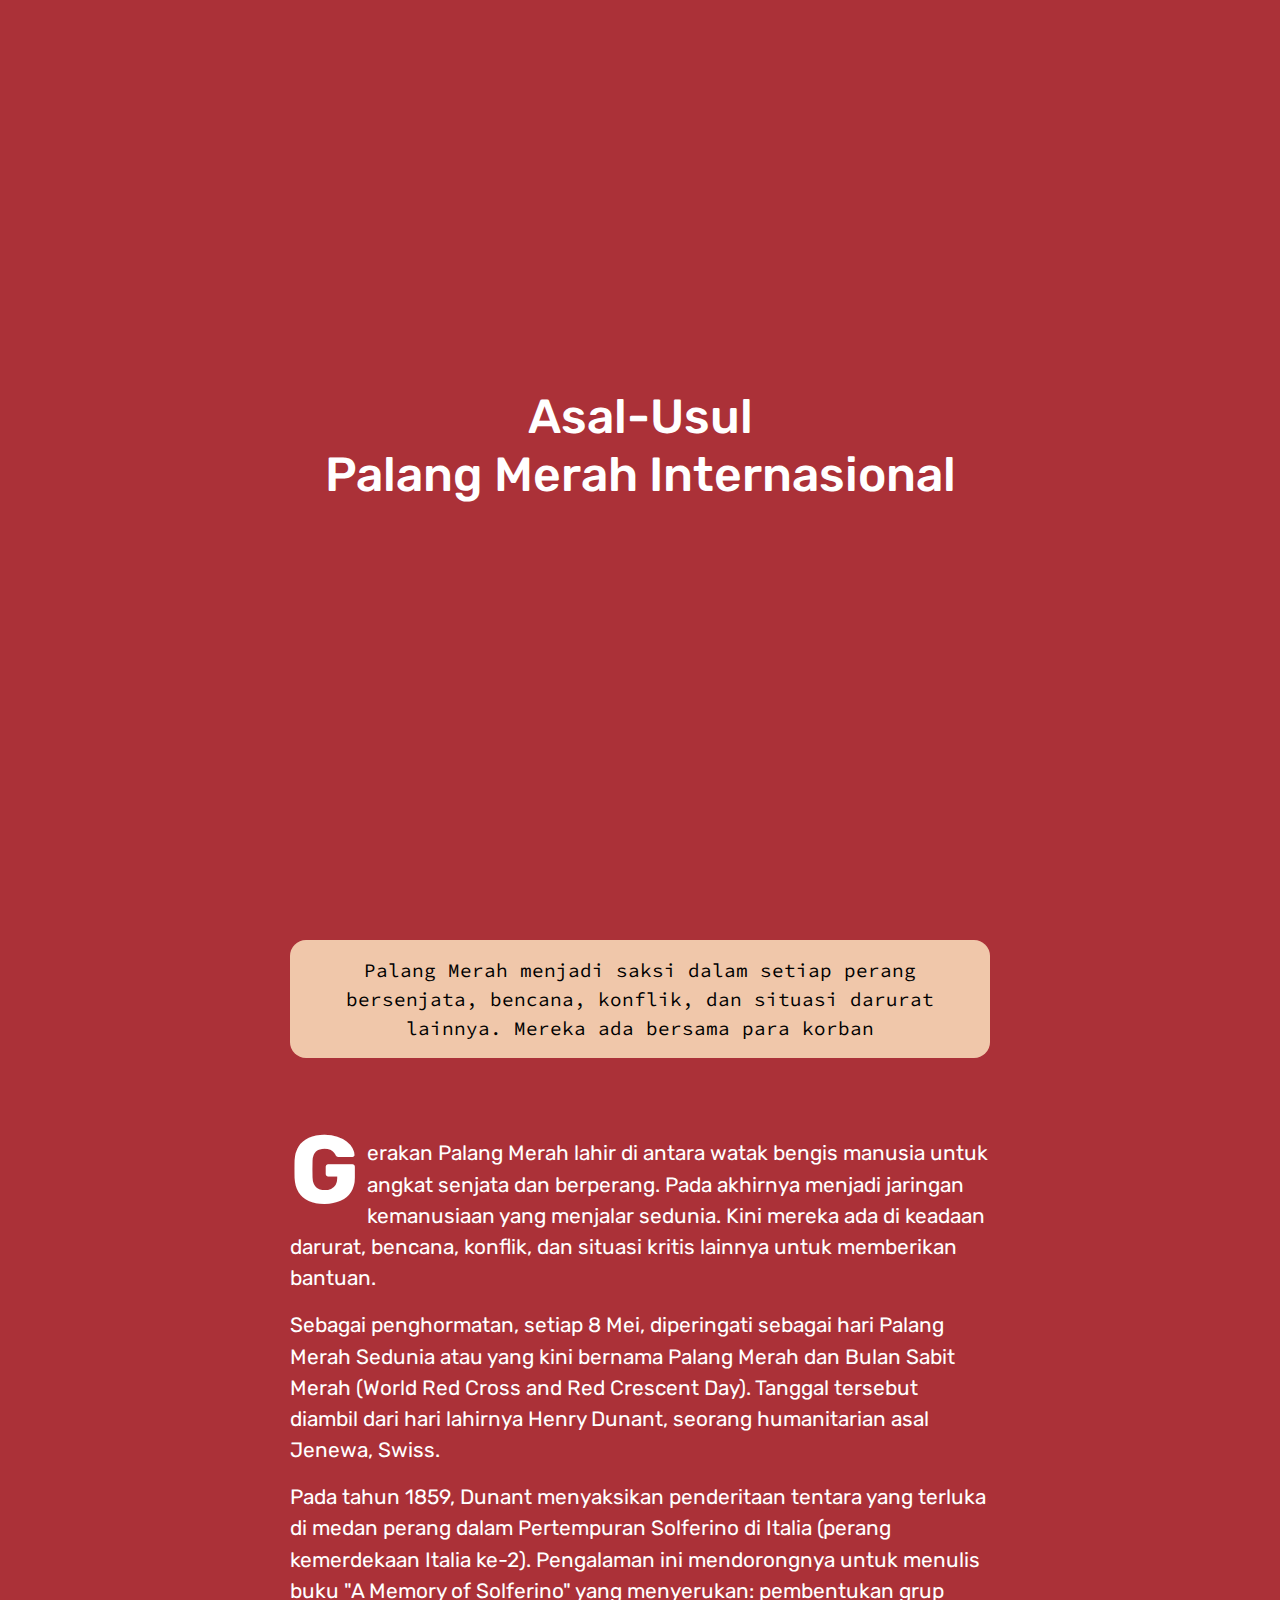
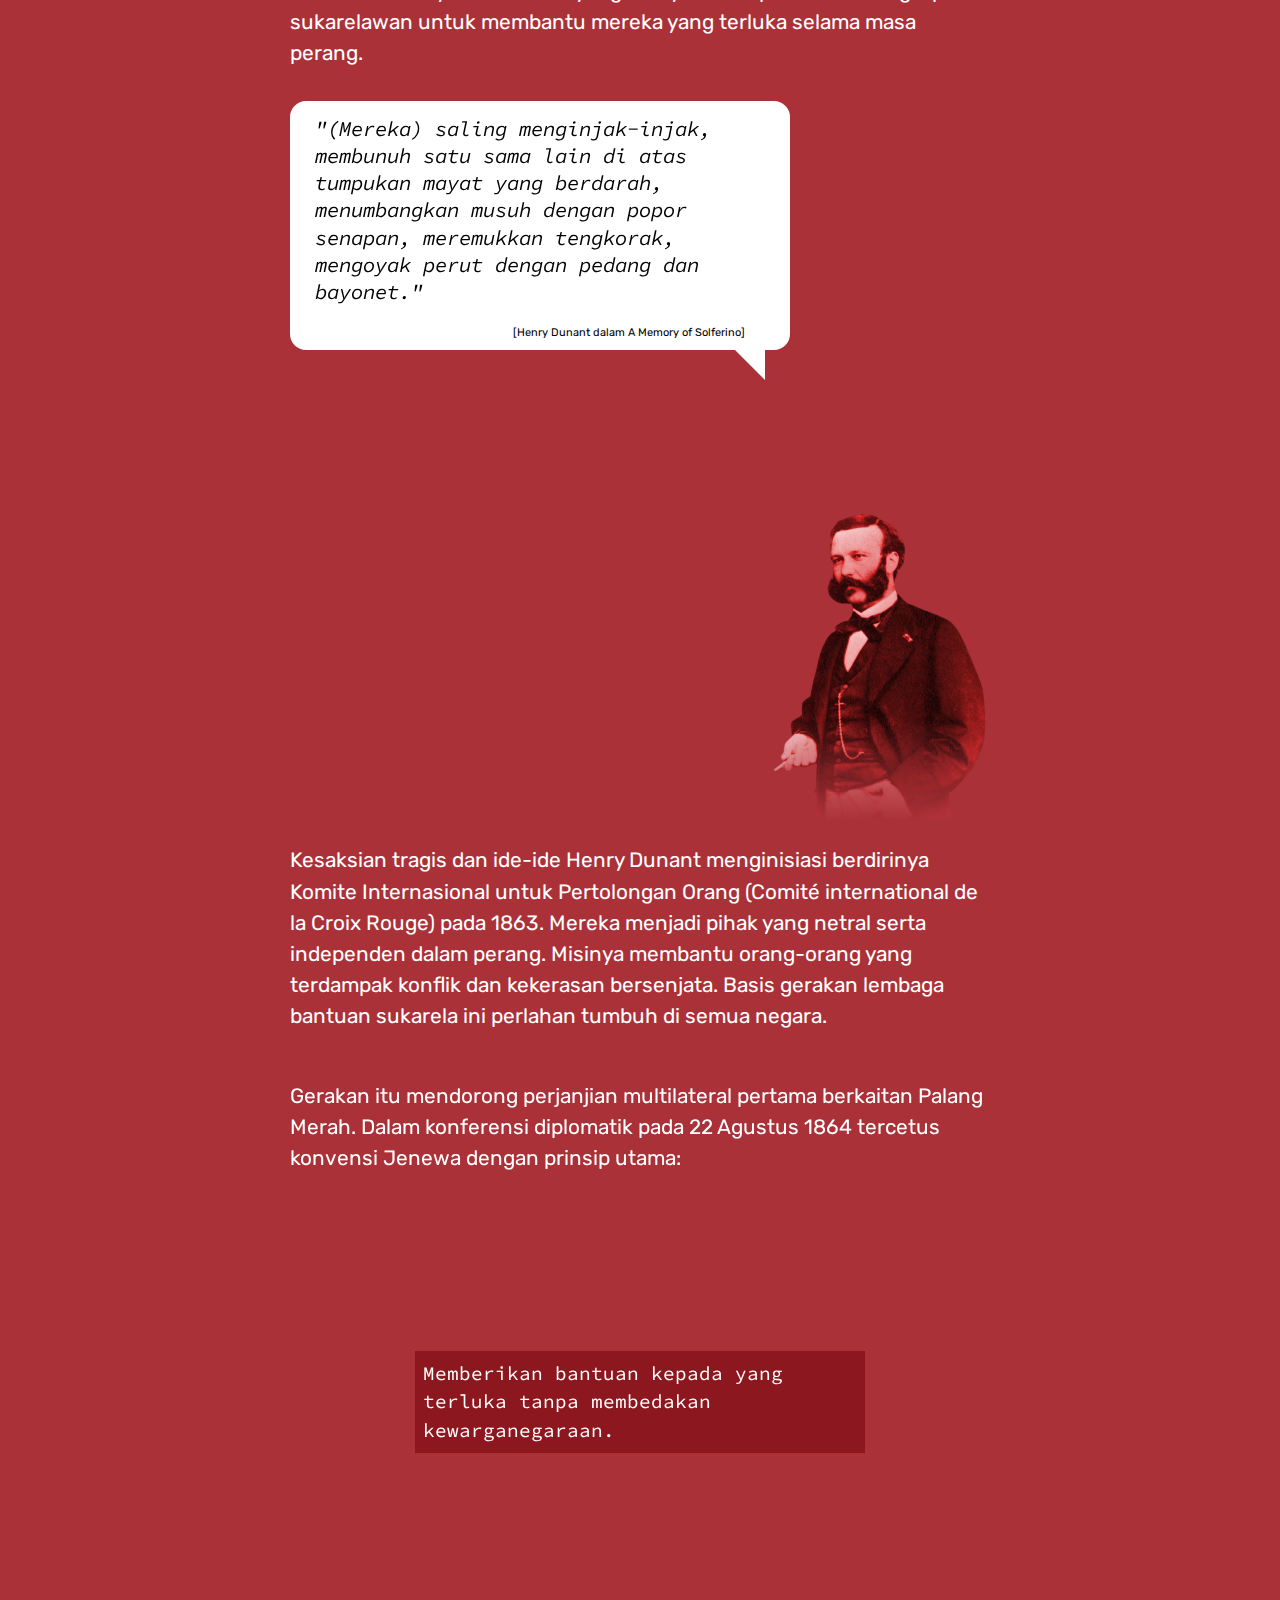
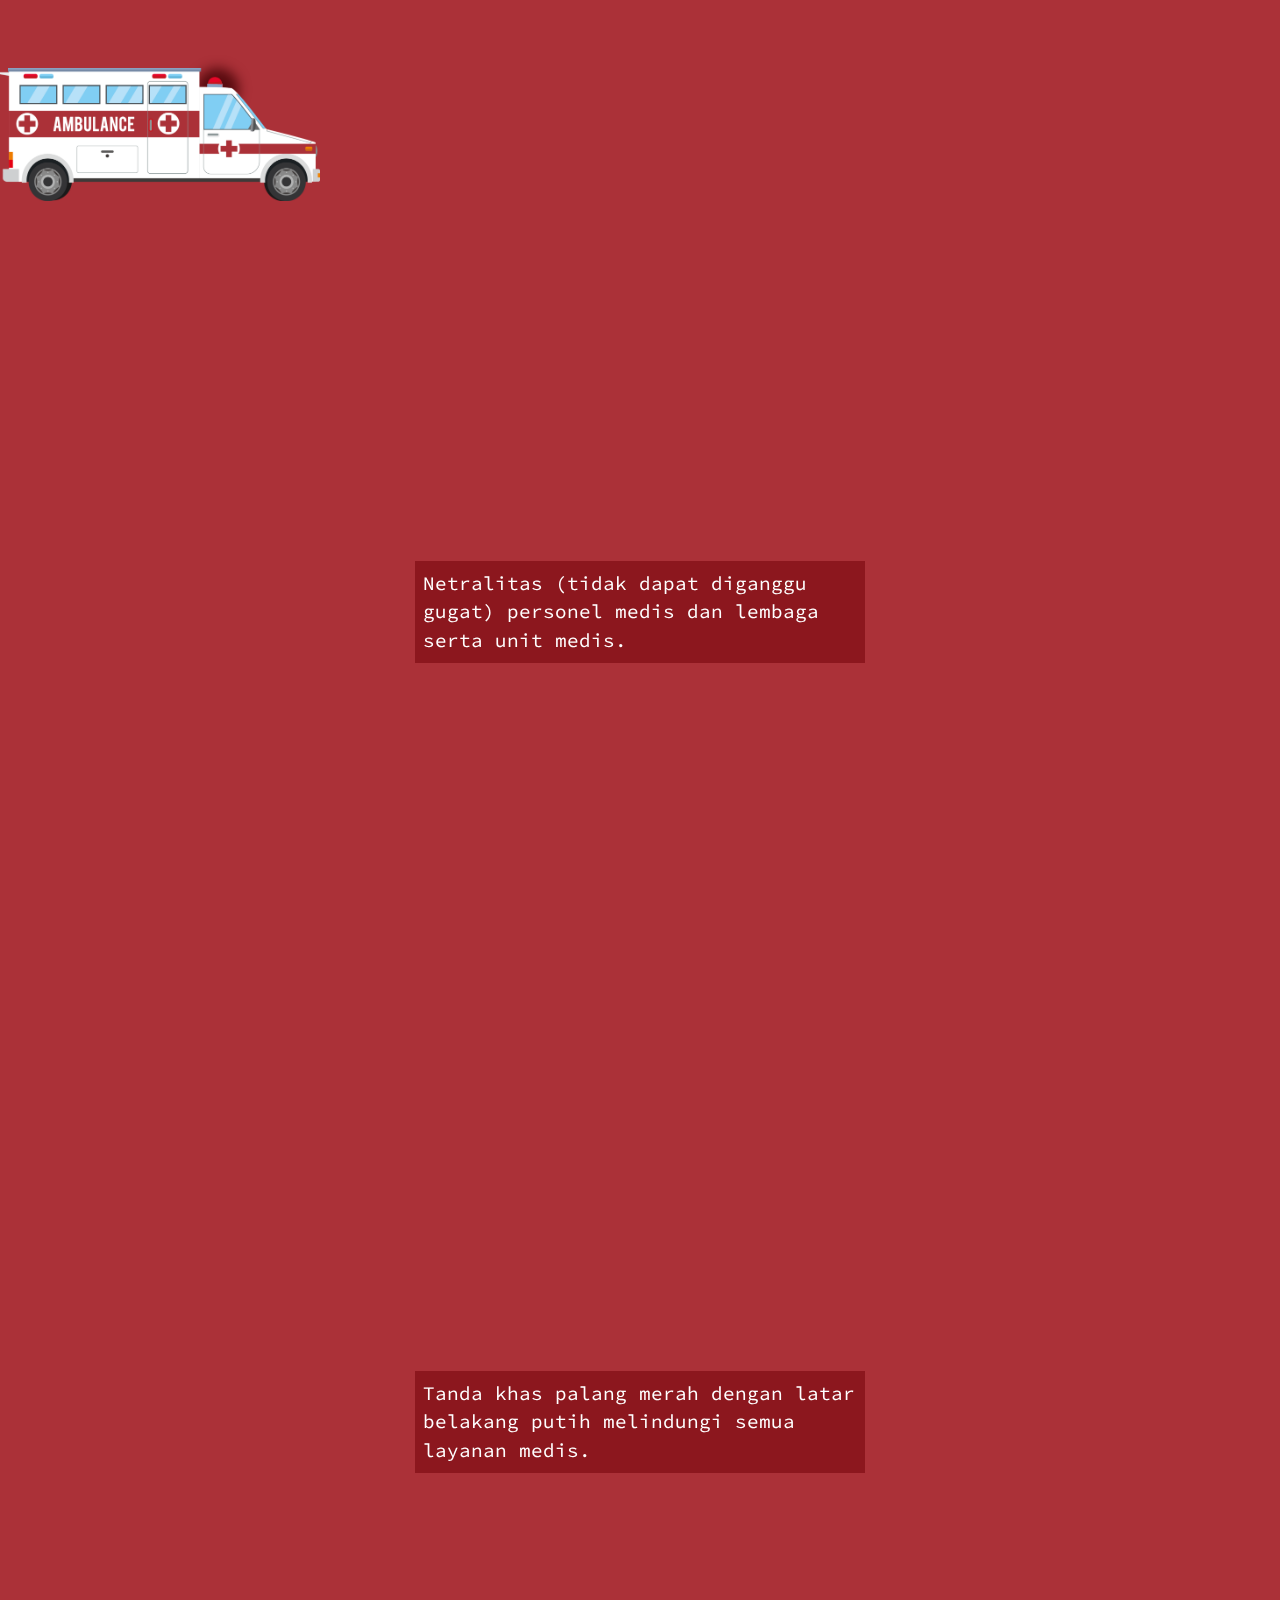
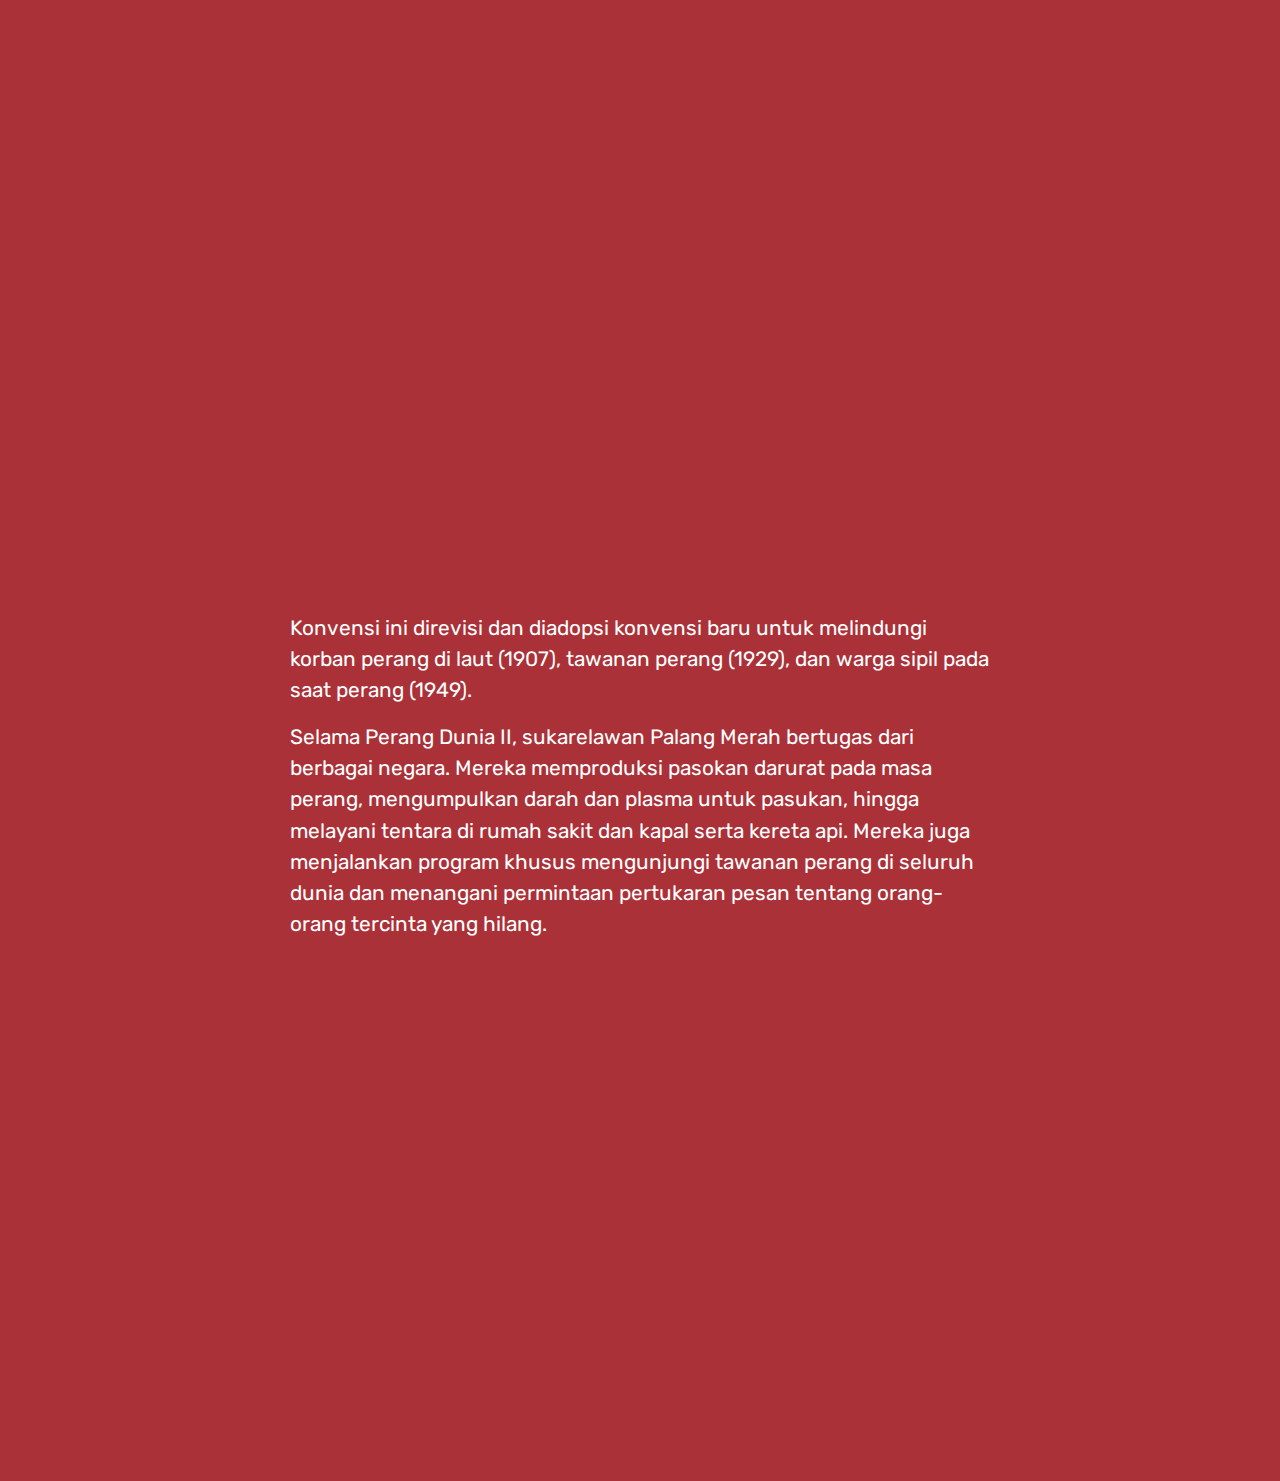
==== index.html @ e4880eda "ded" ====
<!DOCTYPE html>
<html lang="en">
    <head>
        <meta charset="UTF-8">
        <meta name="viewport" content="width=device-width, initial-scale=1.0">
        <title>Palang Merah Internasional</title>
        <link rel="stylesheet" href="sass/bootstrap.min.css">
        <link rel="stylesheet" href="sass/slick-theme.css">
        <link rel="stylesheet" href="sass/slick.css">
        <link rel="stylesheet" href="sass/font-awesome.css">
        <link rel="stylesheet" href="sass/style.css">
    </head>
    <body>
        <main>
            <section class="banner">
                <div class="title">
                    <h2>
                        Asal-Usul
                        <br>
                        Palang Merah Internasional
                    </h2>
                </div>
            </section>
            <section class="pembukaan">
                <div class="wrap-detikx">
                    <div class="hello">
                        <div class="content">
                            <p>Palang Merah menjadi saksi dalam setiap perang bersenjata, bencana, konflik, dan situasi darurat lainnya. Mereka ada bersama para korban</p>
                        </div>
                    </div>
                </div>
            </section>
            <section class="data">
                <div class="wrap-detikx">
                    <p class="firstletter">Gerakan Palang Merah lahir di antara watak bengis manusia untuk angkat senjata dan berperang. Pada akhirnya menjadi jaringan kemanusiaan yang menjalar sedunia. Kini mereka ada di keadaan darurat, bencana, konflik, dan situasi kritis lainnya untuk memberikan bantuan.</p>
                    <p>Sebagai penghormatan, setiap 8 Mei, diperingati sebagai hari Palang Merah Sedunia atau yang kini bernama Palang Merah dan Bulan Sabit Merah (World Red Cross and Red Crescent Day). Tanggal tersebut diambil dari hari lahirnya Henry Dunant, seorang humanitarian asal Jenewa, Swiss.</p>
                    <p>Pada tahun 1859, Dunant menyaksikan penderitaan tentara yang terluka di medan perang dalam Pertempuran Solferino di Italia (perang kemerdekaan Italia ke-2). Pengalaman ini mendorongnya untuk menulis buku "A Memory of Solferino" yang menyerukan: pembentukan grup sukarelawan untuk membantu mereka yang terluka selama masa perang.</p>
                    <div class="quotationx">
                        <div class="img">
                            <img src="img/henry-dunant2.png" alt="">
                        </div>
                        <div class="l-quote quote">
                            <blockquote>
                                <div class="autoplay">
                                    <p>
                                        "(Mereka) saling menginjak-injak, membunuh satu sama lain di atas tumpukan mayat yang berdarah, menumbangkan musuh dengan popor senapan, meremukkan tengkorak, mengoyak perut dengan pedang dan bayonet."
                                    </p>
                                    <p>
                                        "Tidak ada seperempat yang diberikan; itu adalah penjagalan belaka; pertarungan antara binatang buas, yang gila karena darah dan amarah."
                                    </p>
                                    <p>
                                        "Bahkan yang terluka pun berjuang sampai nafas terakhir. Ketika mereka tidak punya senjata lagi, mereka mencengkeram leher musuhnya dan mencabik-cabiknya
                                        dengan giginya."
                                    </p>
                                </div>
                            </blockquote>
                            <div class="countings" hidden>
                                <span class="now">1</span>
                                <span>/</span>
                                <span class="totalx">3</span>
                            </div>
                            <div class="namanya">[Henry Dunant dalam A Memory of Solferino]</div>
                        </div>
                    </div>
                    <br>
                    <p>Kesaksian tragis dan ide-ide Henry Dunant menginisiasi berdirinya Komite Internasional untuk Pertolongan Orang (Comité international de la Croix Rouge) pada 1863. Mereka menjadi pihak yang netral serta independen dalam perang. Misinya membantu orang-orang yang terdampak konflik dan kekerasan bersenjata. Basis gerakan lembaga bantuan sukarela ini perlahan tumbuh di semua negara.</p>
                </div>
            </section>
            <section class="ambulancex">
                <div class="sticky-mode">
                    <div class="img-sticky">
                        <img src="img/ambulance.png" alt="">
                    </div>
                </div>
                <div class="wrap-detikx">
                    <div class="animasi-start-sticky">
                        <div class="h-50vh">
                            <p>
                                Gerakan itu mendorong perjanjian multilateral pertama berkaitan Palang Merah. Dalam konferensi diplomatik pada 22 Agustus 1864 tercetus konvensi Jenewa dengan prinsip utama:
                            </p>
                        </div>
                        <div class="h-100vh">
                            <div class="contents">
                                <p>Memberikan bantuan kepada yang terluka tanpa membedakan kewarganegaraan.</p>
                            </div>
                        </div>
                        <div class="h-100vh">
                            <div class="contents">
                                <p>Netralitas (tidak dapat diganggu gugat) personel medis dan lembaga serta unit medis.</p>
                            </div>
                        </div>
                        <div class="h-100vh">
                            <div class="contents">
                                <p>Tanda khas palang merah dengan latar belakang putih melindungi semua layanan medis.</p>
                            </div>
                        </div>
                    </div>
                    <!-- <div class="alls">
                        <div class="ambulance">
                            <div class="contents">
                                <p>Memberikan bantuan kepada yang terluka tanpa membedakan kewarganegaraan.</p>
                            </div>
                            <div class="img">
                                <img src="img/ambulance.png" alt="">
                            </div>
                        </div>
                    </div> -->
                </div>
            </section>
            <section class="data">
                <div class="wrap-detikx">
                    <p>Konvensi ini direvisi dan diadopsi konvensi baru untuk melindungi korban perang di laut (1907), tawanan perang (1929), dan warga sipil pada saat perang (1949).</p>
                    <p>Selama Perang Dunia II, sukarelawan Palang Merah bertugas dari berbagai negara. Mereka memproduksi pasokan darurat pada masa perang, mengumpulkan darah dan plasma untuk pasukan, hingga melayani tentara di rumah sakit dan kapal serta kereta api. Mereka juga menjalankan program khusus mengunjungi tawanan perang di seluruh dunia dan menangani permintaan pertukaran pesan tentang orang-orang tercinta yang hilang.</p>
                </div>
            </section>
        </main>
        <script src="js/jquery-3.5.1.min.js"></script>
        <script src="js/bootstrap.min.js"></script>
        <script src="js/slick.min.js"></script>
        <script src="js/app.js"></script>
    </body>
</html>
---- sass/style.css ----
﻿@import"https://fonts.googleapis.com/css2?family=Roboto:wght@400;900&family=Ubuntu&family=Rubik&family=Paytone+One&family=Source+Code+Pro:wght@400;900&family=Roboto+Slab&family=Mulish&display=swap";.preload{font-family:"Roboto Slab";color:#333;border-bottom:1px dashed #bbb;text-align:center}@media screen and (max-width: 768px){.preload{text-align:left}}.preload p{font-size:1.2rem;margin-bottom:16px}@media screen and (max-width: 768px){.preload p{font-size:1rem}}.labels{background:#840020;padding:4px 8px;color:#fff;text-transform:uppercase;width:fit-content;margin:0 auto 8px;font-size:1rem}@media screen and (max-width: 768px){.labels{margin:0}}.preloader{position:fixed;top:0;bottom:0;left:0;right:0;z-index:999999;background:#fff}.preloader .waiting{position:absolute;transform:translate(-50%, -50%);left:50%;top:50%}.preloader .animate{-webkit-animation-duration:.5s;animation-duration:.5s;-webkit-animation-fill-mode:both;animation-fill-mode:both;-webkit-animation-timing-function:linear;animation-timing-function:linear;animation-iteration-count:infinite;-webkit-animation-iteration-count:infinite;-webkit-animation-name:bounce;animation-name:bounce}@-webkit-keyframes bounce{0%,100%{-webkit-transform:translateX(0)}50%{-webkit-transform:translateX(-10px)}}@keyframes bounce{0%,100%{transform:translateX(0)}50%{transform:translateX(-10px)}}.preloader .bounce{-webkit-animation-name:bounce;animation-name:bounce}section{padding:32px 0;background:#ab3138;min-height:100vh;z-index:11;position:relative}section h3{color:#ab3138}section .bg-block{background:#fff;padding:16px;border-radius:16px}section .text-center h3{font-size:2.5rem}section p,section li{font-size:1.3rem;color:#fff}@media screen and (max-width: 768px){section p,section li{font-size:1.2rem}}@media screen and (max-width: 400px){section p,section li{font-size:1rem}}.slick-next,.slick-prev{z-index:17 !important;width:40px;height:40px;border-radius:50%;background:rgba(206,147,82,.8)}.slick-next:focus,.slick-next:hover,.slick-prev:focus,.slick-prev:hover{background:rgba(206,147,82,.5)}.slick-next::before,.slick-prev::before{font-family:"fontAwesome" !important;font-size:32px !important;color:#fff !important;font-weight:700 !important}@media screen and (max-width: 766px){.slick-next::before,.slick-prev::before{font-size:32px !important}}.slick-prev{left:-16px !important}@media screen and (max-width: 768px){.slick-prev{left:-16px !important}}.slick-prev::before{content:"" !important}.slick-next{right:-16px !important}@media screen and (max-width: 768px){.slick-next{right:-16px !important}}.slick-next::before{content:"" !important}.sticky-mode{position:sticky;left:0;right:0;top:0;bottom:0;min-height:100vh}.wrap-detikx{width:700px;position:relative;margin:0 auto}@media screen and (max-width: 766px){.wrap-detikx{width:90%;margin:0 auto;display:block}}.totop{position:relative;z-index:19}.firstletter::first-letter{float:left;font-weight:bold;margin-right:8px;font-size:60px;font-size:6rem;line-height:40px;line-height:4rem;height:4rem;text-transform:uppercase}main{overflow-x:clip;background:#fafafa}html,body{position:relative;height:100%;font-family:"Rubik" !important}h4,h5{font-family:"Rubik",sans-serif !important;font-weight:bold}.slick-slide{margin:0 8px}.slick-list{margin:0 -8px}.img{width:100%}.img img{width:100%;height:100%;object-fit:cover}.hello{width:100%;height:auto;margin-top:8px;border-radius:16px;margin-bottom:16px;position:relative}.hello .content{padding:16px 16px;position:relative;z-index:2}.hello .content p{margin-bottom:0}section .nav-pills .nav-link.active,section .nav-pills .show>.nav-link{background:#333;color:#fff}section .nav-pills .nav-link{border-radius:25px}.dashboard-content{display:none}#nav.no_index,#share{z-index:21}.footer{z-index:22}.share_icon>a i{font-size:25px !important;line-height:initial !important}@media screen and (max-width: 766px){.share_icon>a i{font-size:16px !important;line-height:initial !important;width:30px !important;height:30px !important}}#nav{backdrop-filter:blur(11px)}.bg-blues{background:#fafafa !important}.share_icon>a{padding:0 !important}.baca-detikx .bacajuga_box{display:initial !important}.baca-detikx .bacajuga_box .container{display:none}.baca-detikx .bacajuga{width:100% !important;display:block}.baca-detikx .bacajuga a{display:inline-block;padding:0px;width:47% !important;margin:0 8px;border-radius:24px;position:relative;height:320px;text-align:left}.baca-detikx .bacajuga a::after{border-radius:24px}@media screen and (max-width: 766px){.baca-detikx .bacajuga a{width:100% !important;margin:4px 0}}.baca-detikx .bacajuga a:hover{text-decoration:none;color:orange !important}.baca-detikx .bacajuga a article{position:absolute;top:initial;width:100%;background:linear-gradient(to top, black, transparent);padding:8px 16px;border-radius:24px;bottom:0;transform:initial}.baca-detikx .bacajuga a article h2{font-family:"Rubik" !important;font-size:1.2rem}.haha,.hahad{background:#fff;border-radius:16px;padding:0px 8px;position:absolute;top:165px;right:0}@media screen and (max-width: 768px){.haha,.hahad{display:none;color:#333;top:140px}}.haha:hover,.hahad:hover{background:rgba(206,147,82,.5)}.all-helping{position:absolute;inset:0;background:#fff;text-align:center;width:100%;height:100%;z-index:17}.slider{display:none}.slider.slick-initialized{display:block}.banner .title{position:absolute;transform:translate(-50%, -50%);left:50%;top:50%}@media screen and (max-width: 768px){.banner .title{width:100%}}.banner .title h2{font-size:3rem;text-align:center;color:#fff}@media screen and (max-width: 768px){.banner .title h2{font-size:2.4rem}}.pembukaan{min-height:auto}.pembukaan .hello{background:#f0c7aa}.pembukaan .hello p{color:#000;font-family:"Source Code Pro";font-size:1.2rem;text-align:center}@media screen and (max-width: 768px){.pembukaan .hello p{text-align:left}}.data .quotationx{position:relative;width:100%;height:80vh}@media screen and (max-width: 768px){.data .quotationx{height:75vh}}.data .quotationx .img{width:220px;height:auto;position:absolute;right:0;bottom:0}.data .quotationx .img::before{content:"";position:absolute;bottom:0;left:0;right:0;width:100%;height:100px;background:linear-gradient(to top, #ab3138, transparent)}@media screen and (max-width: 768px){.data .quotationx .img::before{height:60px}}.data .quotationx .img img{width:100%;height:100%;object-fit:contain}.data .l-quote{position:relative;width:500px;padding:15px 25px 20px;margin:32px 0;color:#fff;border-radius:16px;background:#fff}.data .l-quote .namanya{position:absolute;bottom:8px;width:86%;font-size:11px;color:#000;text-align:right}@media screen and (max-width: 768px){.data .l-quote{width:100%;margin:20px auto}}.data .quote:after{transform:rotate(90deg);content:"";position:absolute;top:100%;right:25px;border-width:30px 30px 0 0;border-style:solid;border-color:#fff transparent}@media screen and (max-width: 768px){.data .quote:after{transform:rotate(0deg)}}.data blockquote{margin:0 0 1.5rem;font:italic 26px/1.3 "Source Code Pro",serif}.data blockquote p{color:#000}.data .autoplay .slick-next{right:initial !important;left:20%}@media screen and (max-width: 768px){.data .autoplay .slick-next{right:0 !important;left:initial !important}}.data .autoplay .slick-prev{left:0% !important;padding:0 8px !important}@media screen and (max-width: 768px){.data .autoplay .slick-prev{right:15% !important;left:initial !important}}.data .autoplay .slick-next,.data .autoplay .slick-prev{width:24px !important;background:rgba(0,0,0,.2);top:115%;height:24px !important;padding:0px 10px}@media screen and (max-width: 768px){.data .autoplay .slick-next,.data .autoplay .slick-prev{top:105%;width:20px !important;height:20px !important;padding:0 6px !important}}.data .autoplay .slick-next::before,.data .autoplay .slick-prev::before{font-size:20px !important}@media screen and (max-width: 768px){.data .autoplay .slick-next::before,.data .autoplay .slick-prev::before{font-size:18px !important}}.countings{color:#000;position:absolute;bottom:5%;left:13%;font-size:13px}.countings .totalx,.countings .now{color:#000}.ambulancex{padding:0}@keyframes banner2{0%{transform:rotateY(180deg);right:-270px}50%{transform:rotateY(180deg);right:100%}51%{transform:rotateY(0deg);right:calc(100% + 270px)}100%{transform:rotateY(0deg);right:-270px}}.ambulancex .img-sticky{width:320px;height:auto;position:absolute;bottom:20%;animation:linear infinite;animation-name:banner2;animation-duration:20s}@keyframes sirine{0%,100%{box-shadow:2px 3px 12px 14px #590c10}50%{box-shadow:2px 3px 12px 14px transparent}}.ambulancex .img-sticky::before{content:"";position:absolute;left:208px;bottom:80%;width:15px;height:15px;background:transparent;border-radius:50%;z-index:-1;animation:sirine 1s linear infinite;box-shadow:2px 3px 12px 14px #590c10}@media screen and (max-width: 768px){.ambulancex .img-sticky::before{left:142px;bottom:82%;width:8px;height:8px}}@media screen and (max-width: 768px){.ambulancex .img-sticky{width:220px;animation-duration:12s}}.ambulancex .img-sticky img{width:100%;height:100%;object-fit:contain}.ambulancex .wrap-detikx{margin-top:-100vh}.ambulancex .h-100vh{height:90vh}.ambulancex .h-50vh{height:30vh}.ambulancex .contents{width:450px;background:#8c171e;padding:8px;margin:0 auto}@media screen and (max-width: 768px){.ambulancex .contents{width:100%}}.ambulancex .contents p{font-size:1.2rem;margin-bottom:0;font-family:"Source Code Pro"}.ambulancex .ambulance .img{width:250px;height:auto}@media screen and (max-width: 768px){.ambulancex .ambulance .img{width:150px}}.ambulancex .ambulance .img img{width:100%;height:100%;object-fit:contain}.ambulancex .ambulance .contents{width:250px;background:#8c171e;padding:8px}.ambulancex .ambulance .contents p{font-size:14px;margin-bottom:0;font-family:"Source Code Pro"}/*# sourceMappingURL=style.css.map */
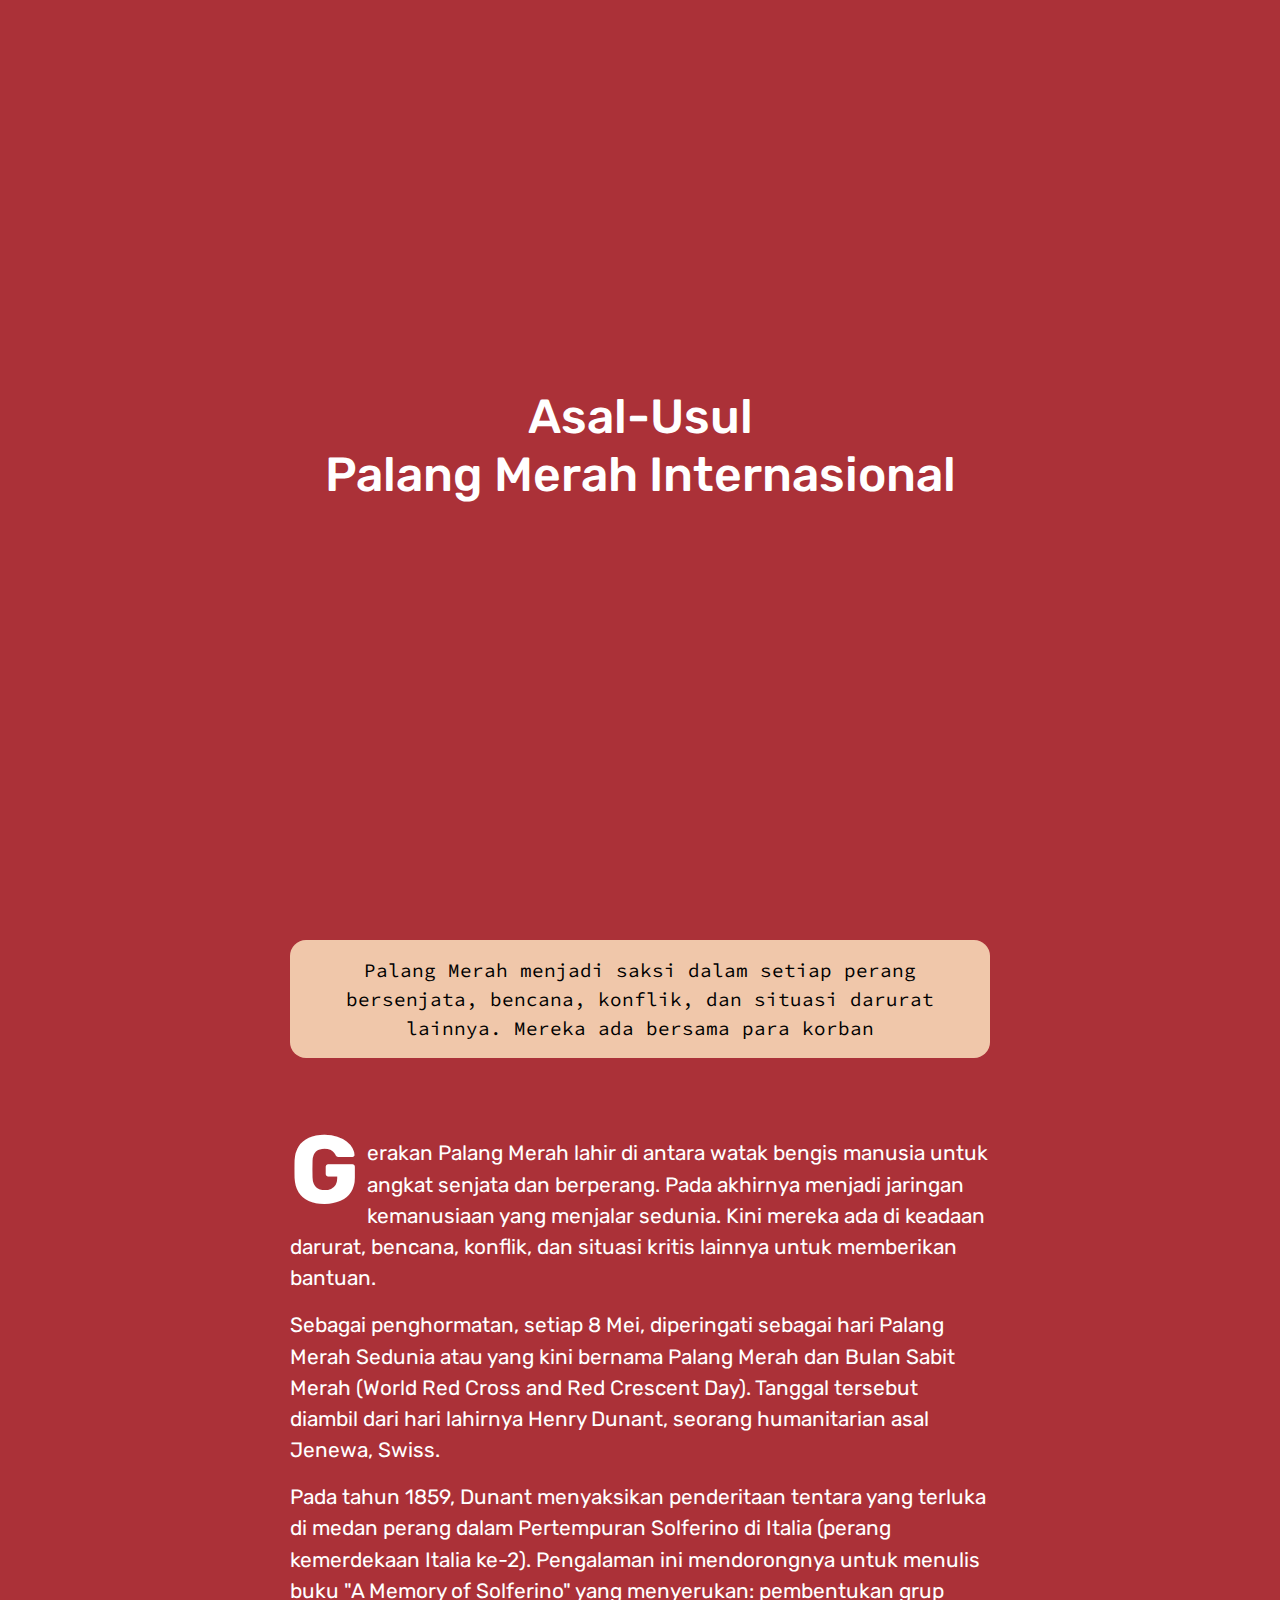
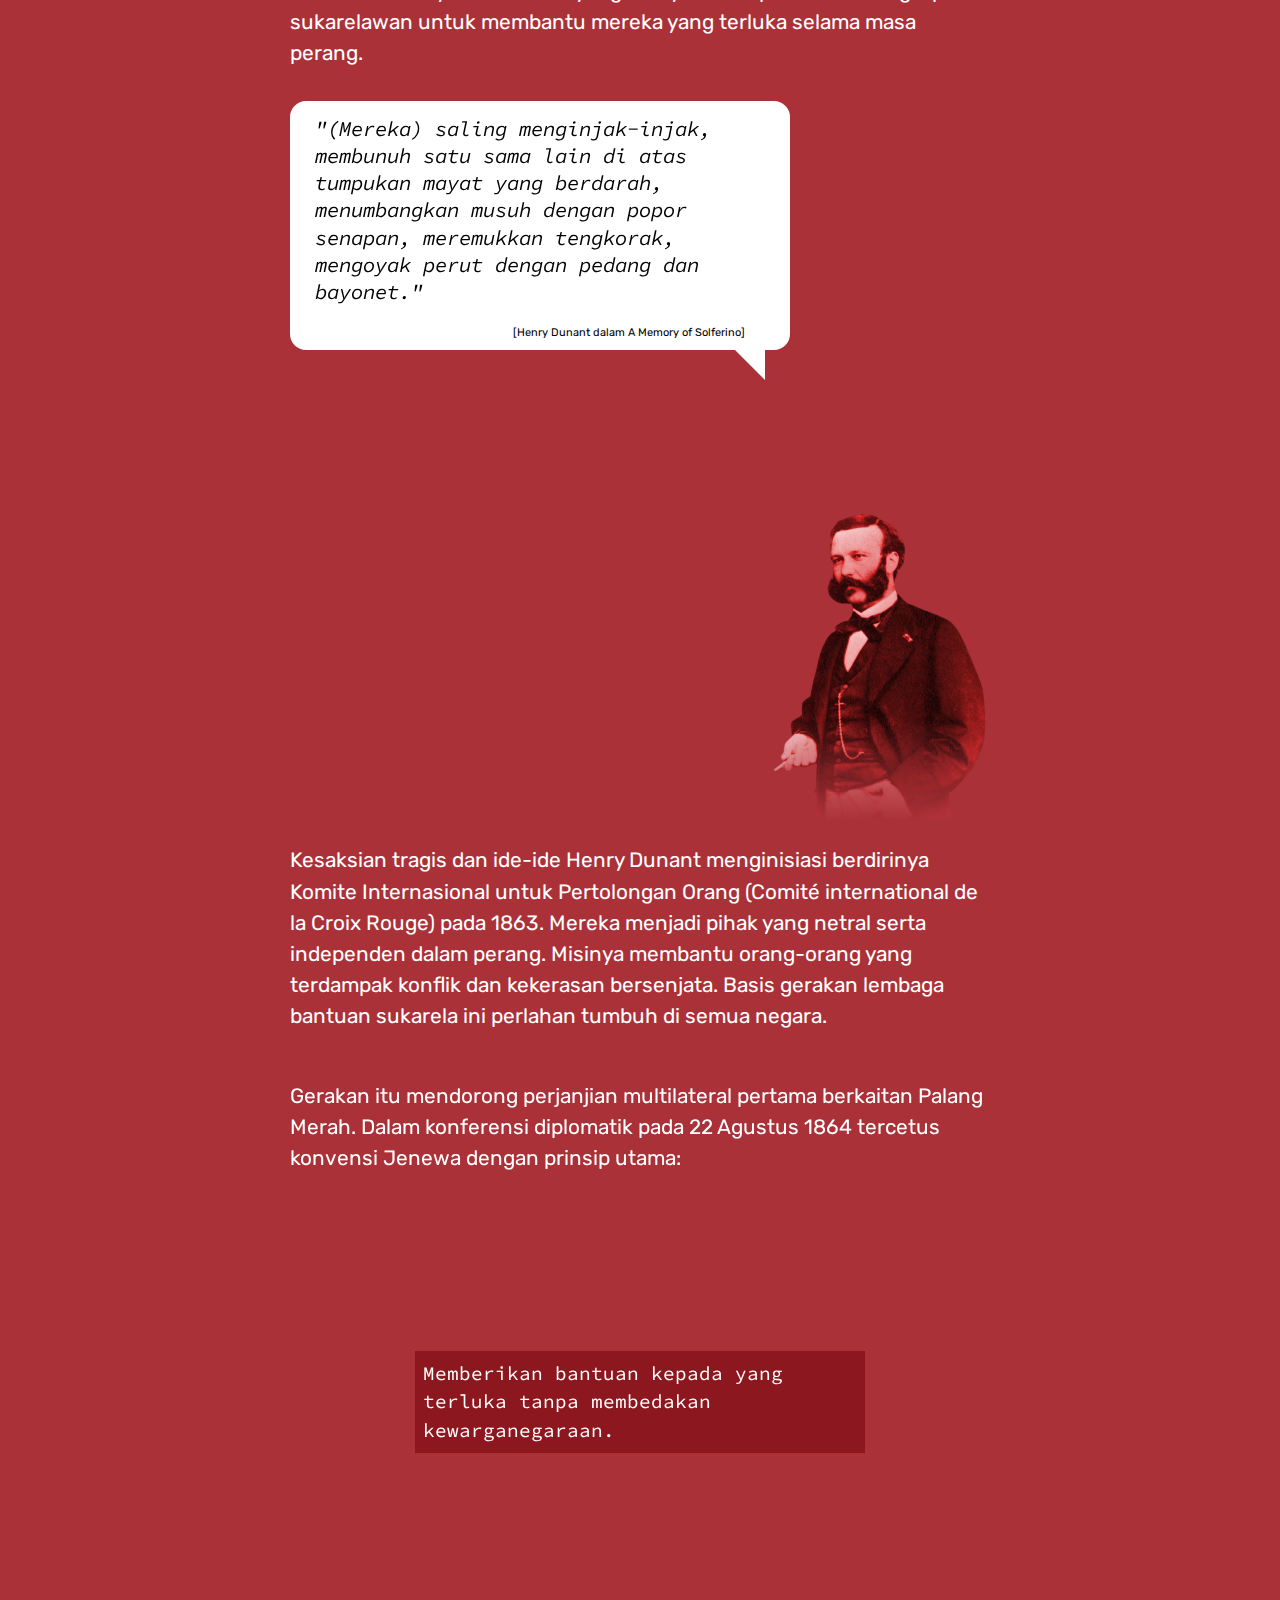
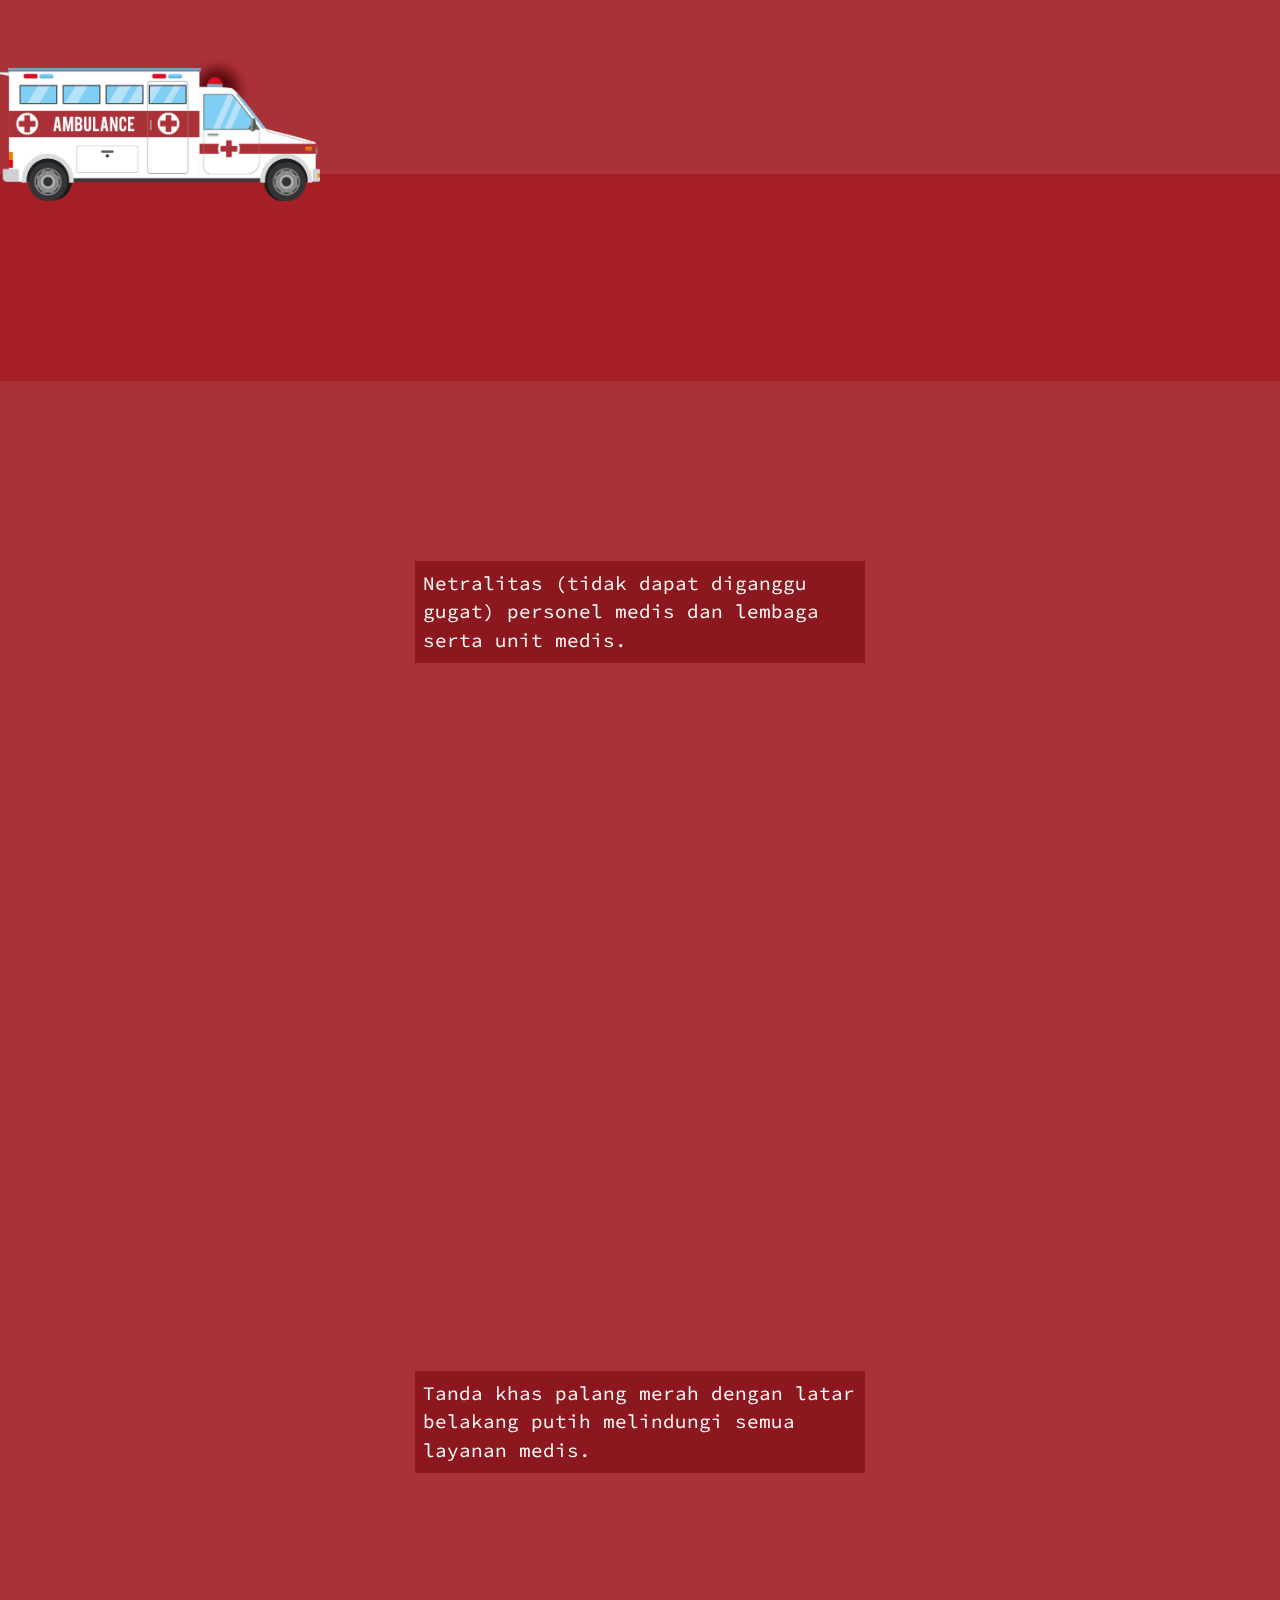
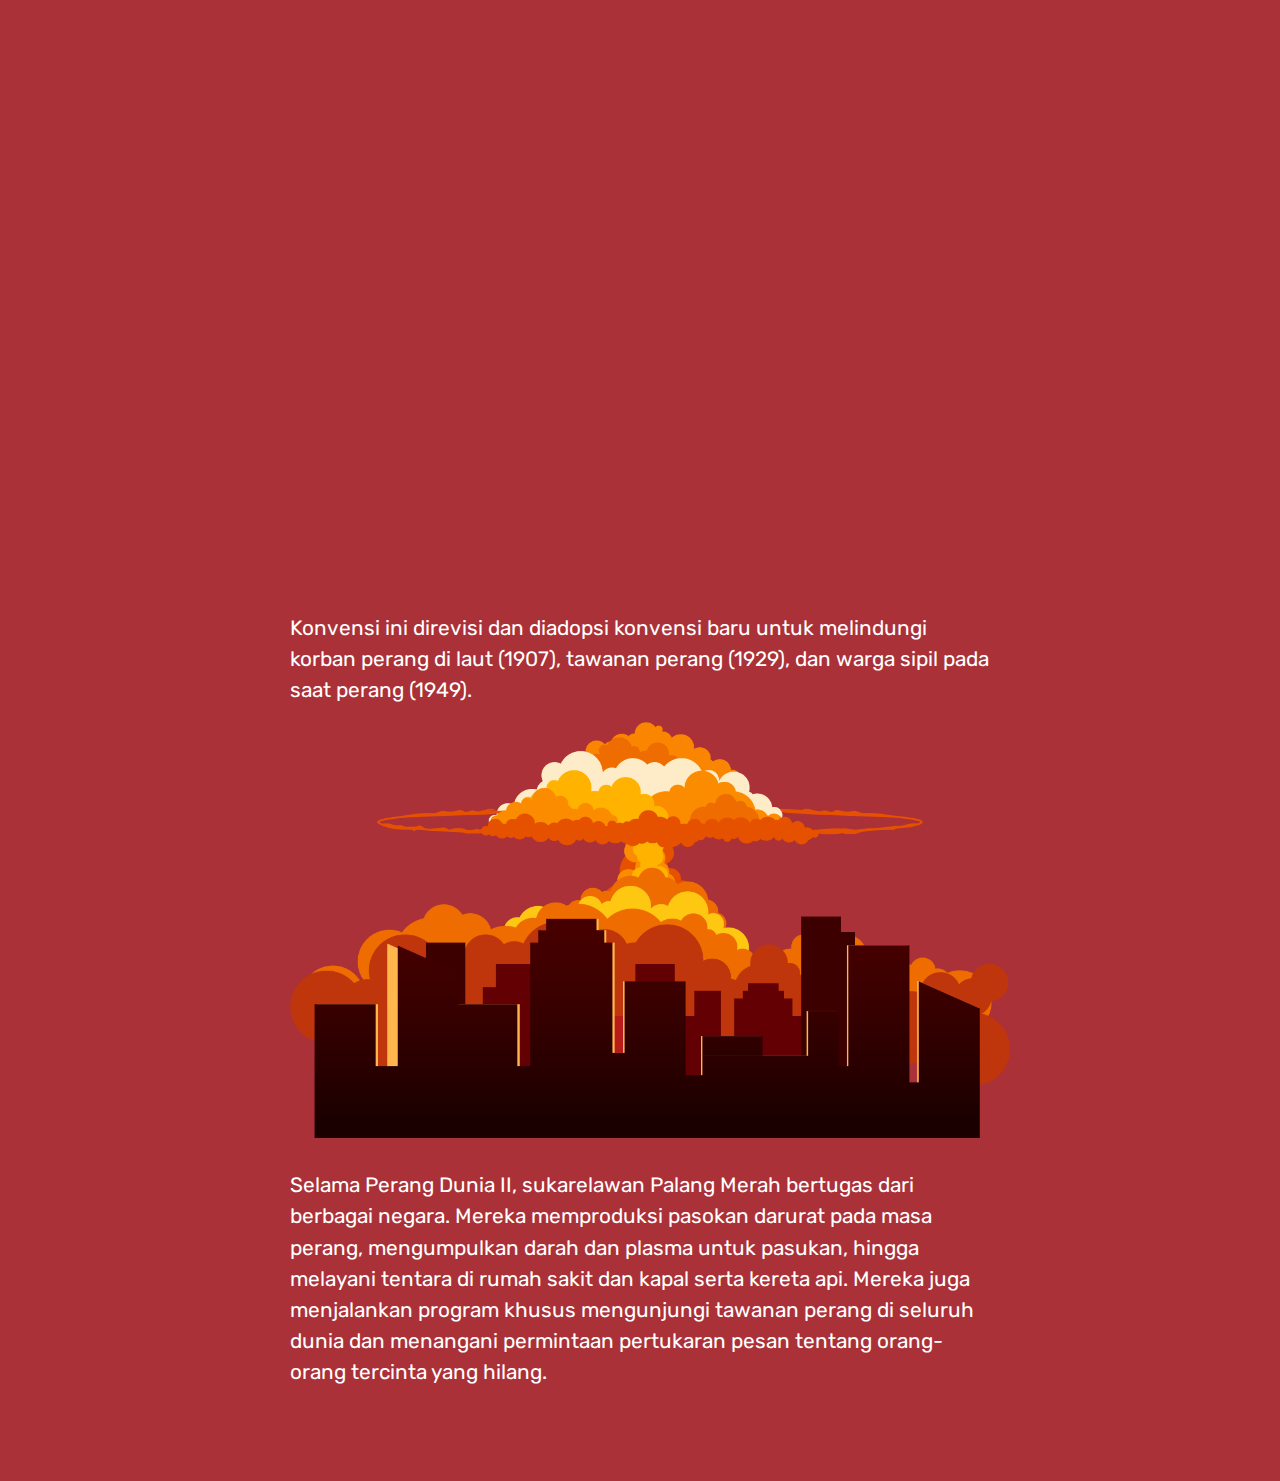
==== commit 12aa0fce: "ded" ====
--- a/index.html
+++ b/index.html
@@ -110,6 +110,9 @@
             <section class="data">
                 <div class="wrap-detikx">
                     <p>Konvensi ini direvisi dan diadopsi konvensi baru untuk melindungi korban perang di laut (1907), tawanan perang (1929), dan warga sipil pada saat perang (1949).</p>
+                    <div class="imagex">
+                        <img src="img/nuklir.png" alt="">
+                    </div>
                     <p>Selama Perang Dunia II, sukarelawan Palang Merah bertugas dari berbagai negara. Mereka memproduksi pasokan darurat pada masa perang, mengumpulkan darah dan plasma untuk pasukan, hingga melayani tentara di rumah sakit dan kapal serta kereta api. Mereka juga menjalankan program khusus mengunjungi tawanan perang di seluruh dunia dan menangani permintaan pertukaran pesan tentang orang-orang tercinta yang hilang.</p>
                 </div>
             </section>
--- a/sass/style.css
+++ b/sass/style.css
@@ -1 +1 @@
-﻿@import"https://fonts.googleapis.com/css2?family=Roboto:wght@400;900&family=Ubuntu&family=Rubik&family=Paytone+One&family=Source+Code+Pro:wght@400;900&family=Roboto+Slab&family=Mulish&display=swap";.preload{font-family:"Roboto Slab";color:#333;border-bottom:1px dashed #bbb;text-align:center}@media screen and (max-width: 768px){.preload{text-align:left}}.preload p{font-size:1.2rem;margin-bottom:16px}@media screen and (max-width: 768px){.preload p{font-size:1rem}}.labels{background:#840020;padding:4px 8px;color:#fff;text-transform:uppercase;width:fit-content;margin:0 auto 8px;font-size:1rem}@media screen and (max-width: 768px){.labels{margin:0}}.preloader{position:fixed;top:0;bottom:0;left:0;right:0;z-index:999999;background:#fff}.preloader .waiting{position:absolute;transform:translate(-50%, -50%);left:50%;top:50%}.preloader .animate{-webkit-animation-duration:.5s;animation-duration:.5s;-webkit-animation-fill-mode:both;animation-fill-mode:both;-webkit-animation-timing-function:linear;animation-timing-function:linear;animation-iteration-count:infinite;-webkit-animation-iteration-count:infinite;-webkit-animation-name:bounce;animation-name:bounce}@-webkit-keyframes bounce{0%,100%{-webkit-transform:translateX(0)}50%{-webkit-transform:translateX(-10px)}}@keyframes bounce{0%,100%{transform:translateX(0)}50%{transform:translateX(-10px)}}.preloader .bounce{-webkit-animation-name:bounce;animation-name:bounce}section{padding:32px 0;background:#ab3138;min-height:100vh;z-index:11;position:relative}section h3{color:#ab3138}section .bg-block{background:#fff;padding:16px;border-radius:16px}section .text-center h3{font-size:2.5rem}section p,section li{font-size:1.3rem;color:#fff}@media screen and (max-width: 768px){section p,section li{font-size:1.2rem}}@media screen and (max-width: 400px){section p,section li{font-size:1rem}}.slick-next,.slick-prev{z-index:17 !important;width:40px;height:40px;border-radius:50%;background:rgba(206,147,82,.8)}.slick-next:focus,.slick-next:hover,.slick-prev:focus,.slick-prev:hover{background:rgba(206,147,82,.5)}.slick-next::before,.slick-prev::before{font-family:"fontAwesome" !important;font-size:32px !important;color:#fff !important;font-weight:700 !important}@media screen and (max-width: 766px){.slick-next::before,.slick-prev::before{font-size:32px !important}}.slick-prev{left:-16px !important}@media screen and (max-width: 768px){.slick-prev{left:-16px !important}}.slick-prev::before{content:"" !important}.slick-next{right:-16px !important}@media screen and (max-width: 768px){.slick-next{right:-16px !important}}.slick-next::before{content:"" !important}.sticky-mode{position:sticky;left:0;right:0;top:0;bottom:0;min-height:100vh}.wrap-detikx{width:700px;position:relative;margin:0 auto}@media screen and (max-width: 766px){.wrap-detikx{width:90%;margin:0 auto;display:block}}.totop{position:relative;z-index:19}.firstletter::first-letter{float:left;font-weight:bold;margin-right:8px;font-size:60px;font-size:6rem;line-height:40px;line-height:4rem;height:4rem;text-transform:uppercase}main{overflow-x:clip;background:#fafafa}html,body{position:relative;height:100%;font-family:"Rubik" !important}h4,h5{font-family:"Rubik",sans-serif !important;font-weight:bold}.slick-slide{margin:0 8px}.slick-list{margin:0 -8px}.img{width:100%}.img img{width:100%;height:100%;object-fit:cover}.hello{width:100%;height:auto;margin-top:8px;border-radius:16px;margin-bottom:16px;position:relative}.hello .content{padding:16px 16px;position:relative;z-index:2}.hello .content p{margin-bottom:0}section .nav-pills .nav-link.active,section .nav-pills .show>.nav-link{background:#333;color:#fff}section .nav-pills .nav-link{border-radius:25px}.dashboard-content{display:none}#nav.no_index,#share{z-index:21}.footer{z-index:22}.share_icon>a i{font-size:25px !important;line-height:initial !important}@media screen and (max-width: 766px){.share_icon>a i{font-size:16px !important;line-height:initial !important;width:30px !important;height:30px !important}}#nav{backdrop-filter:blur(11px)}.bg-blues{background:#fafafa !important}.share_icon>a{padding:0 !important}.baca-detikx .bacajuga_box{display:initial !important}.baca-detikx .bacajuga_box .container{display:none}.baca-detikx .bacajuga{width:100% !important;display:block}.baca-detikx .bacajuga a{display:inline-block;padding:0px;width:47% !important;margin:0 8px;border-radius:24px;position:relative;height:320px;text-align:left}.baca-detikx .bacajuga a::after{border-radius:24px}@media screen and (max-width: 766px){.baca-detikx .bacajuga a{width:100% !important;margin:4px 0}}.baca-detikx .bacajuga a:hover{text-decoration:none;color:orange !important}.baca-detikx .bacajuga a article{position:absolute;top:initial;width:100%;background:linear-gradient(to top, black, transparent);padding:8px 16px;border-radius:24px;bottom:0;transform:initial}.baca-detikx .bacajuga a article h2{font-family:"Rubik" !important;font-size:1.2rem}.haha,.hahad{background:#fff;border-radius:16px;padding:0px 8px;position:absolute;top:165px;right:0}@media screen and (max-width: 768px){.haha,.hahad{display:none;color:#333;top:140px}}.haha:hover,.hahad:hover{background:rgba(206,147,82,.5)}.all-helping{position:absolute;inset:0;background:#fff;text-align:center;width:100%;height:100%;z-index:17}.slider{display:none}.slider.slick-initialized{display:block}.banner .title{position:absolute;transform:translate(-50%, -50%);left:50%;top:50%}@media screen and (max-width: 768px){.banner .title{width:100%}}.banner .title h2{font-size:3rem;text-align:center;color:#fff}@media screen and (max-width: 768px){.banner .title h2{font-size:2.4rem}}.pembukaan{min-height:auto}.pembukaan .hello{background:#f0c7aa}.pembukaan .hello p{color:#000;font-family:"Source Code Pro";font-size:1.2rem;text-align:center}@media screen and (max-width: 768px){.pembukaan .hello p{text-align:left}}.data .quotationx{position:relative;width:100%;height:80vh}@media screen and (max-width: 768px){.data .quotationx{height:75vh}}.data .quotationx .img{width:220px;height:auto;position:absolute;right:0;bottom:0}.data .quotationx .img::before{content:"";position:absolute;bottom:0;left:0;right:0;width:100%;height:100px;background:linear-gradient(to top, #ab3138, transparent)}@media screen and (max-width: 768px){.data .quotationx .img::before{height:60px}}.data .quotationx .img img{width:100%;height:100%;object-fit:contain}.data .l-quote{position:relative;width:500px;padding:15px 25px 20px;margin:32px 0;color:#fff;border-radius:16px;background:#fff}.data .l-quote .namanya{position:absolute;bottom:8px;width:86%;font-size:11px;color:#000;text-align:right}@media screen and (max-width: 768px){.data .l-quote{width:100%;margin:20px auto}}.data .quote:after{transform:rotate(90deg);content:"";position:absolute;top:100%;right:25px;border-width:30px 30px 0 0;border-style:solid;border-color:#fff transparent}@media screen and (max-width: 768px){.data .quote:after{transform:rotate(0deg)}}.data blockquote{margin:0 0 1.5rem;font:italic 26px/1.3 "Source Code Pro",serif}.data blockquote p{color:#000}.data .autoplay .slick-next{right:initial !important;left:20%}@media screen and (max-width: 768px){.data .autoplay .slick-next{right:0 !important;left:initial !important}}.data .autoplay .slick-prev{left:0% !important;padding:0 8px !important}@media screen and (max-width: 768px){.data .autoplay .slick-prev{right:15% !important;left:initial !important}}.data .autoplay .slick-next,.data .autoplay .slick-prev{width:24px !important;background:rgba(0,0,0,.2);top:115%;height:24px !important;padding:0px 10px}@media screen and (max-width: 768px){.data .autoplay .slick-next,.data .autoplay .slick-prev{top:105%;width:20px !important;height:20px !important;padding:0 6px !important}}.data .autoplay .slick-next::before,.data .autoplay .slick-prev::before{font-size:20px !important}@media screen and (max-width: 768px){.data .autoplay .slick-next::before,.data .autoplay .slick-prev::before{font-size:18px !important}}.countings{color:#000;position:absolute;bottom:5%;left:13%;font-size:13px}.countings .totalx,.countings .now{color:#000}.ambulancex{padding:0}@keyframes banner2{0%{transform:rotateY(180deg);right:-270px}50%{transform:rotateY(180deg);right:100%}51%{transform:rotateY(0deg);right:calc(100% + 270px)}100%{transform:rotateY(0deg);right:-270px}}.ambulancex .img-sticky{width:320px;height:auto;position:absolute;bottom:20%;animation:linear infinite;animation-name:banner2;animation-duration:20s}@keyframes sirine{0%,100%{box-shadow:2px 3px 12px 14px #590c10}50%{box-shadow:2px 3px 12px 14px transparent}}.ambulancex .img-sticky::before{content:"";position:absolute;left:208px;bottom:80%;width:15px;height:15px;background:transparent;border-radius:50%;z-index:-1;animation:sirine 1s linear infinite;box-shadow:2px 3px 12px 14px #590c10}@media screen and (max-width: 768px){.ambulancex .img-sticky::before{left:142px;bottom:82%;width:8px;height:8px}}@media screen and (max-width: 768px){.ambulancex .img-sticky{width:220px;animation-duration:12s}}.ambulancex .img-sticky img{width:100%;height:100%;object-fit:contain}.ambulancex .wrap-detikx{margin-top:-100vh}.ambulancex .h-100vh{height:90vh}.ambulancex .h-50vh{height:30vh}.ambulancex .contents{width:450px;background:#8c171e;padding:8px;margin:0 auto}@media screen and (max-width: 768px){.ambulancex .contents{width:100%}}.ambulancex .contents p{font-size:1.2rem;margin-bottom:0;font-family:"Source Code Pro"}.ambulancex .ambulance .img{width:250px;height:auto}@media screen and (max-width: 768px){.ambulancex .ambulance .img{width:150px}}.ambulancex .ambulance .img img{width:100%;height:100%;object-fit:contain}.ambulancex .ambulance .contents{width:250px;background:#8c171e;padding:8px}.ambulancex .ambulance .contents p{font-size:14px;margin-bottom:0;font-family:"Source Code Pro"}/*# sourceMappingURL=style.css.map */
+﻿@import"https://fonts.googleapis.com/css2?family=Roboto:wght@400;900&family=Ubuntu&family=Rubik&family=Paytone+One&family=Source+Code+Pro:wght@400;900&family=Roboto+Slab&family=Mulish&display=swap";.preload{font-family:"Roboto Slab";color:#333;border-bottom:1px dashed #bbb;text-align:center}@media screen and (max-width: 768px){.preload{text-align:left}}.preload p{font-size:1.2rem;margin-bottom:16px}@media screen and (max-width: 768px){.preload p{font-size:1rem}}.labels{background:#840020;padding:4px 8px;color:#fff;text-transform:uppercase;width:fit-content;margin:0 auto 8px;font-size:1rem}@media screen and (max-width: 768px){.labels{margin:0}}.preloader{position:fixed;top:0;bottom:0;left:0;right:0;z-index:999999;background:#fff}.preloader .waiting{position:absolute;transform:translate(-50%, -50%);left:50%;top:50%}.preloader .animate{-webkit-animation-duration:.5s;animation-duration:.5s;-webkit-animation-fill-mode:both;animation-fill-mode:both;-webkit-animation-timing-function:linear;animation-timing-function:linear;animation-iteration-count:infinite;-webkit-animation-iteration-count:infinite;-webkit-animation-name:bounce;animation-name:bounce}@-webkit-keyframes bounce{0%,100%{-webkit-transform:translateX(0)}50%{-webkit-transform:translateX(-10px)}}@keyframes bounce{0%,100%{transform:translateX(0)}50%{transform:translateX(-10px)}}.preloader .bounce{-webkit-animation-name:bounce;animation-name:bounce}section{padding:32px 0;background:#ab3138;min-height:100vh;z-index:11;position:relative}section h3{color:#ab3138}section .bg-block{background:#fff;padding:16px;border-radius:16px}section .text-center h3{font-size:2.5rem}section p,section li{font-size:1.3rem;color:#fff}@media screen and (max-width: 768px){section p,section li{font-size:1.2rem}}@media screen and (max-width: 400px){section p,section li{font-size:1rem}}.slick-next,.slick-prev{z-index:17 !important;width:40px;height:40px;border-radius:50%;background:rgba(206,147,82,.8)}.slick-next:focus,.slick-next:hover,.slick-prev:focus,.slick-prev:hover{background:rgba(206,147,82,.5)}.slick-next::before,.slick-prev::before{font-family:"fontAwesome" !important;font-size:32px !important;color:#fff !important;font-weight:700 !important}@media screen and (max-width: 766px){.slick-next::before,.slick-prev::before{font-size:32px !important}}.slick-prev{left:-16px !important}@media screen and (max-width: 768px){.slick-prev{left:-16px !important}}.slick-prev::before{content:"" !important}.slick-next{right:-16px !important}@media screen and (max-width: 768px){.slick-next{right:-16px !important}}.slick-next::before{content:"" !important}.sticky-mode{position:sticky;left:0;right:0;top:0;bottom:0;min-height:100vh}.wrap-detikx{width:700px;position:relative;margin:0 auto}@media screen and (max-width: 766px){.wrap-detikx{width:90%;margin:0 auto;display:block}}.totop{position:relative;z-index:19}.firstletter::first-letter{float:left;font-weight:bold;margin-right:8px;font-size:60px;font-size:6rem;line-height:40px;line-height:4rem;height:4rem;text-transform:uppercase}main{overflow-x:clip;background:#fafafa}html,body{position:relative;height:100%;font-family:"Rubik" !important}h4,h5{font-family:"Rubik",sans-serif !important;font-weight:bold}.slick-slide{margin:0 8px}.slick-list{margin:0 -8px}.img{width:100%}.img img{width:100%;height:100%;object-fit:cover}.hello{width:100%;height:auto;margin-top:8px;border-radius:16px;margin-bottom:16px;position:relative}.hello .content{padding:16px 16px;position:relative;z-index:2}.hello .content p{margin-bottom:0}section .nav-pills .nav-link.active,section .nav-pills .show>.nav-link{background:#333;color:#fff}section .nav-pills .nav-link{border-radius:25px}.dashboard-content{display:none}#nav.no_index,#share{z-index:21}.footer{z-index:22}.share_icon>a i{font-size:25px !important;line-height:initial !important}@media screen and (max-width: 766px){.share_icon>a i{font-size:16px !important;line-height:initial !important;width:30px !important;height:30px !important}}#nav{backdrop-filter:blur(11px)}.bg-blues{background:#fafafa !important}.share_icon>a{padding:0 !important}.baca-detikx .bacajuga_box{display:initial !important}.baca-detikx .bacajuga_box .container{display:none}.baca-detikx .bacajuga{width:100% !important;display:block}.baca-detikx .bacajuga a{display:inline-block;padding:0px;width:47% !important;margin:0 8px;border-radius:24px;position:relative;height:320px;text-align:left}.baca-detikx .bacajuga a::after{border-radius:24px}@media screen and (max-width: 766px){.baca-detikx .bacajuga a{width:100% !important;margin:4px 0}}.baca-detikx .bacajuga a:hover{text-decoration:none;color:orange !important}.baca-detikx .bacajuga a article{position:absolute;top:initial;width:100%;background:linear-gradient(to top, black, transparent);padding:8px 16px;border-radius:24px;bottom:0;transform:initial}.baca-detikx .bacajuga a article h2{font-family:"Rubik" !important;font-size:1.2rem}.haha,.hahad{background:#fff;border-radius:16px;padding:0px 8px;position:absolute;top:165px;right:0}@media screen and (max-width: 768px){.haha,.hahad{display:none;color:#333;top:140px}}.haha:hover,.hahad:hover{background:rgba(206,147,82,.5)}.all-helping{position:absolute;inset:0;background:#fff;text-align:center;width:100%;height:100%;z-index:17}.slider{display:none}.slider.slick-initialized{display:block}.banner .title{position:absolute;transform:translate(-50%, -50%);left:50%;top:50%}@media screen and (max-width: 768px){.banner .title{width:100%}}.banner .title h2{font-size:3rem;text-align:center;color:#fff}@media screen and (max-width: 768px){.banner .title h2{font-size:2.4rem}}.pembukaan{min-height:auto}.pembukaan .hello{background:#f0c7aa}.pembukaan .hello p{color:#000;font-family:"Source Code Pro";font-size:1.2rem;text-align:center}@media screen and (max-width: 768px){.pembukaan .hello p{text-align:left}}.data .quotationx{position:relative;width:100%;height:80vh}@media screen and (max-width: 768px){.data .quotationx{height:75vh}}.data .quotationx .img{width:220px;height:auto;position:absolute;right:0;bottom:0}.data .quotationx .img::before{content:"";position:absolute;bottom:0;left:0;right:0;width:100%;height:100px;background:linear-gradient(to top, #ab3138, transparent)}@media screen and (max-width: 768px){.data .quotationx .img::before{height:60px}}.data .quotationx .img img{width:100%;height:100%;object-fit:contain}.data .l-quote{position:relative;width:500px;padding:15px 25px 20px;margin:32px 0;color:#fff;border-radius:16px;background:#fff}.data .l-quote .namanya{position:absolute;bottom:8px;width:86%;font-size:11px;color:#000;text-align:right}@media screen and (max-width: 768px){.data .l-quote{width:100%;margin:20px auto}}.data .quote:after{transform:rotate(90deg);content:"";position:absolute;top:100%;right:25px;border-width:30px 30px 0 0;border-style:solid;border-color:#fff transparent}@media screen and (max-width: 768px){.data .quote:after{transform:rotate(0deg)}}.data blockquote{margin:0 0 1.5rem;font:italic 26px/1.3 "Source Code Pro",serif}.data blockquote p{color:#000}.data .autoplay .slick-next{right:initial !important;left:20%}@media screen and (max-width: 768px){.data .autoplay .slick-next{right:0 !important;left:initial !important}}.data .autoplay .slick-prev{left:0% !important;padding:0 8px !important}@media screen and (max-width: 768px){.data .autoplay .slick-prev{right:15% !important;left:initial !important}}.data .autoplay .slick-next,.data .autoplay .slick-prev{width:24px !important;background:rgba(0,0,0,.2);top:115%;height:24px !important;padding:0px 10px}@media screen and (max-width: 768px){.data .autoplay .slick-next,.data .autoplay .slick-prev{top:105%;width:20px !important;height:20px !important;padding:0 6px !important}}.data .autoplay .slick-next::before,.data .autoplay .slick-prev::before{font-size:20px !important}@media screen and (max-width: 768px){.data .autoplay .slick-next::before,.data .autoplay .slick-prev::before{font-size:18px !important}}.data .imagex{width:720px;margin:0 auto 32px;height:auto}.data .imagex img{width:100%;height:100%;object-fit:contain}.countings{color:#000;position:absolute;bottom:5%;left:13%;font-size:13px}.countings .totalx,.countings .now{color:#000}.ambulancex{padding:0}@keyframes banner2{0%{transform:rotateY(180deg);right:-270px}50%{transform:rotateY(180deg);right:100%}51%{transform:rotateY(0deg);right:calc(100% + 270px)}100%{transform:rotateY(0deg);right:-270px}}.ambulancex .img-sticky{width:320px;height:auto;position:absolute;bottom:20%;animation:linear infinite;animation-name:banner2;animation-duration:20s}@keyframes sirine{0%,100%{box-shadow:2px 3px 12px 14px #590c10}50%{box-shadow:2px 3px 12px 14px transparent}}.ambulancex .img-sticky::before{content:"";position:absolute;left:208px;bottom:80%;width:15px;height:15px;background:transparent;border-radius:50%;z-index:-1;animation:sirine 1s linear infinite;box-shadow:2px 3px 12px 14px #590c10}@media screen and (max-width: 768px){.ambulancex .img-sticky::before{left:142px;bottom:82%;width:8px;height:8px}}@media screen and (max-width: 768px){.ambulancex .img-sticky{width:220px;animation-duration:12s}}.ambulancex .img-sticky img{width:100%;height:100%;object-fit:contain}.ambulancex .sticky-mode{background:linear-gradient(to top, #a41f26 23%, transparent 23%)}.ambulancex .wrap-detikx{margin-top:-100vh}.ambulancex .h-100vh{height:90vh}.ambulancex .h-50vh{height:30vh}.ambulancex .contents{width:450px;background:#8c171e;padding:8px;margin:0 auto}@media screen and (max-width: 768px){.ambulancex .contents{width:100%}}.ambulancex .contents p{font-size:1.2rem;margin-bottom:0;font-family:"Source Code Pro"}.ambulancex .ambulance .img{width:250px;height:auto}@media screen and (max-width: 768px){.ambulancex .ambulance .img{width:150px}}.ambulancex .ambulance .img img{width:100%;height:100%;object-fit:contain}.ambulancex .ambulance .contents{width:250px;background:#8c171e;padding:8px}.ambulancex .ambulance .contents p{font-size:14px;margin-bottom:0;font-family:"Source Code Pro"}/*# sourceMappingURL=style.css.map */
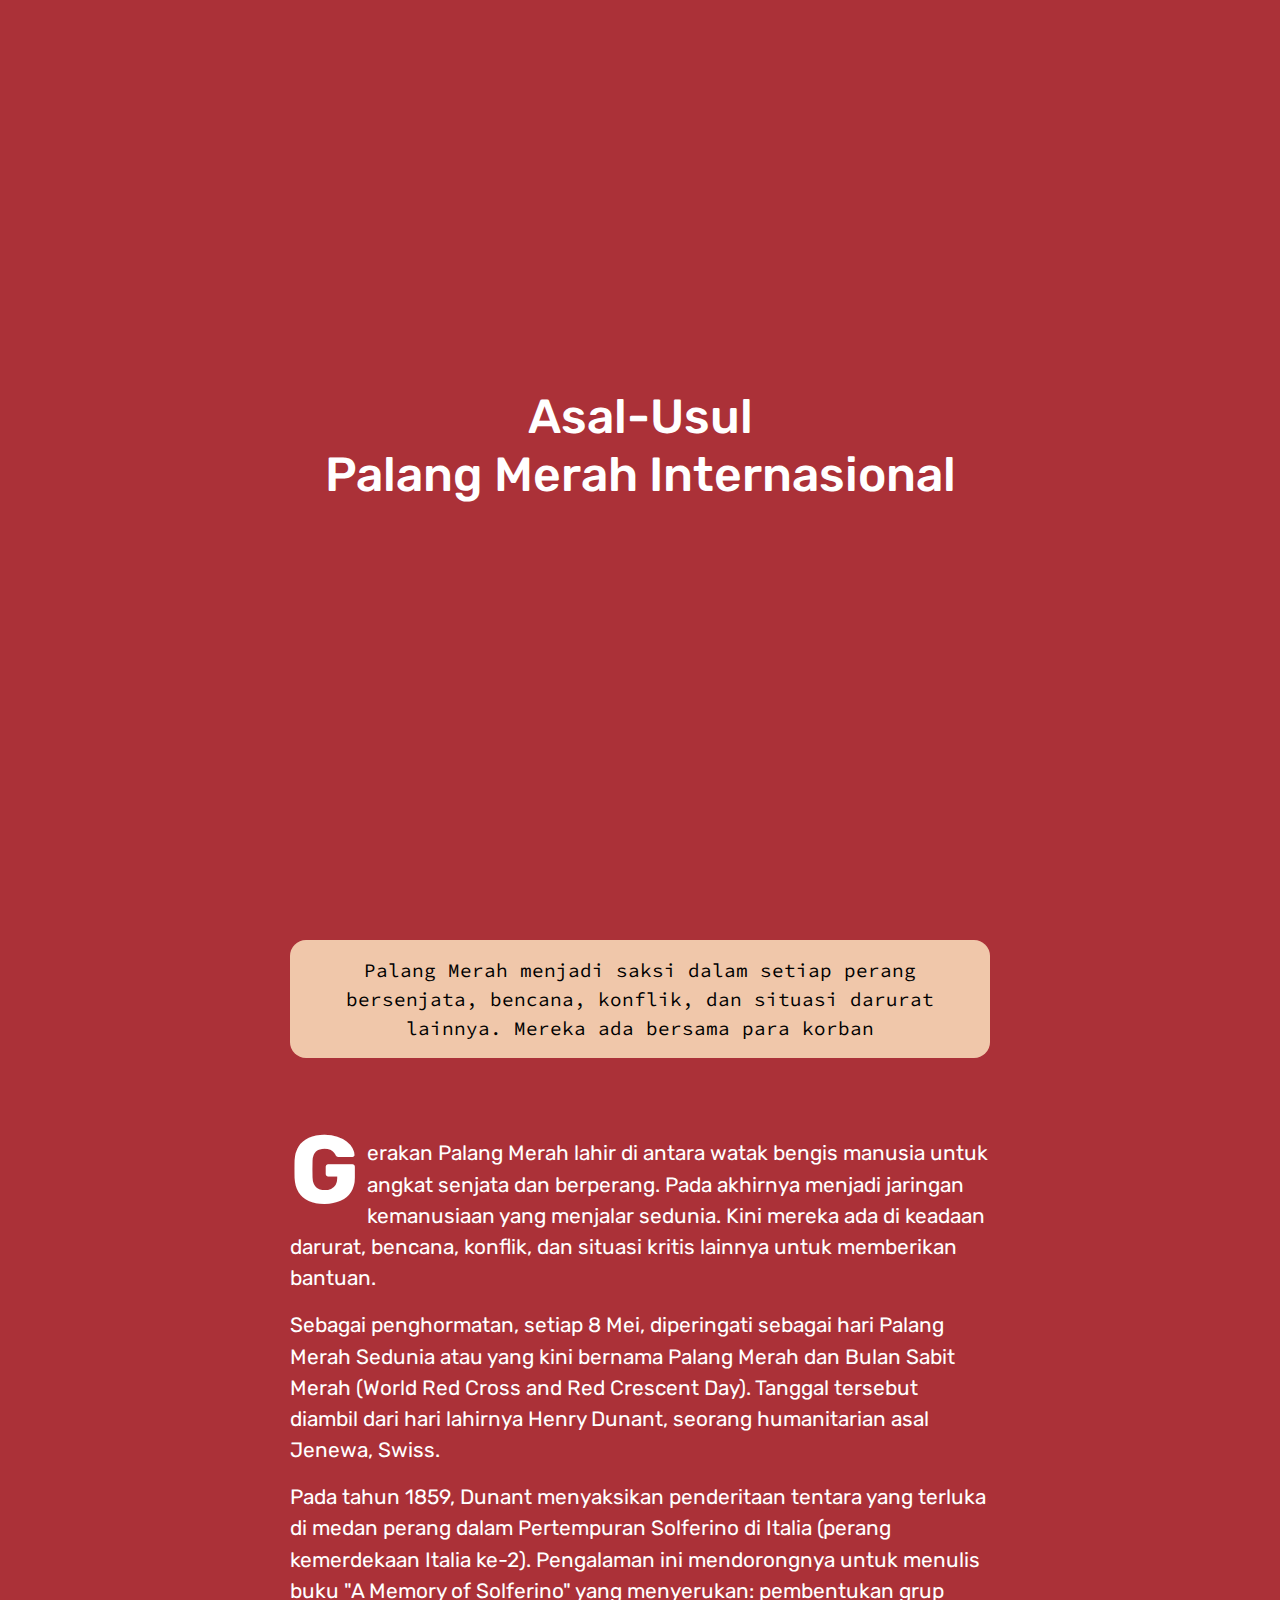
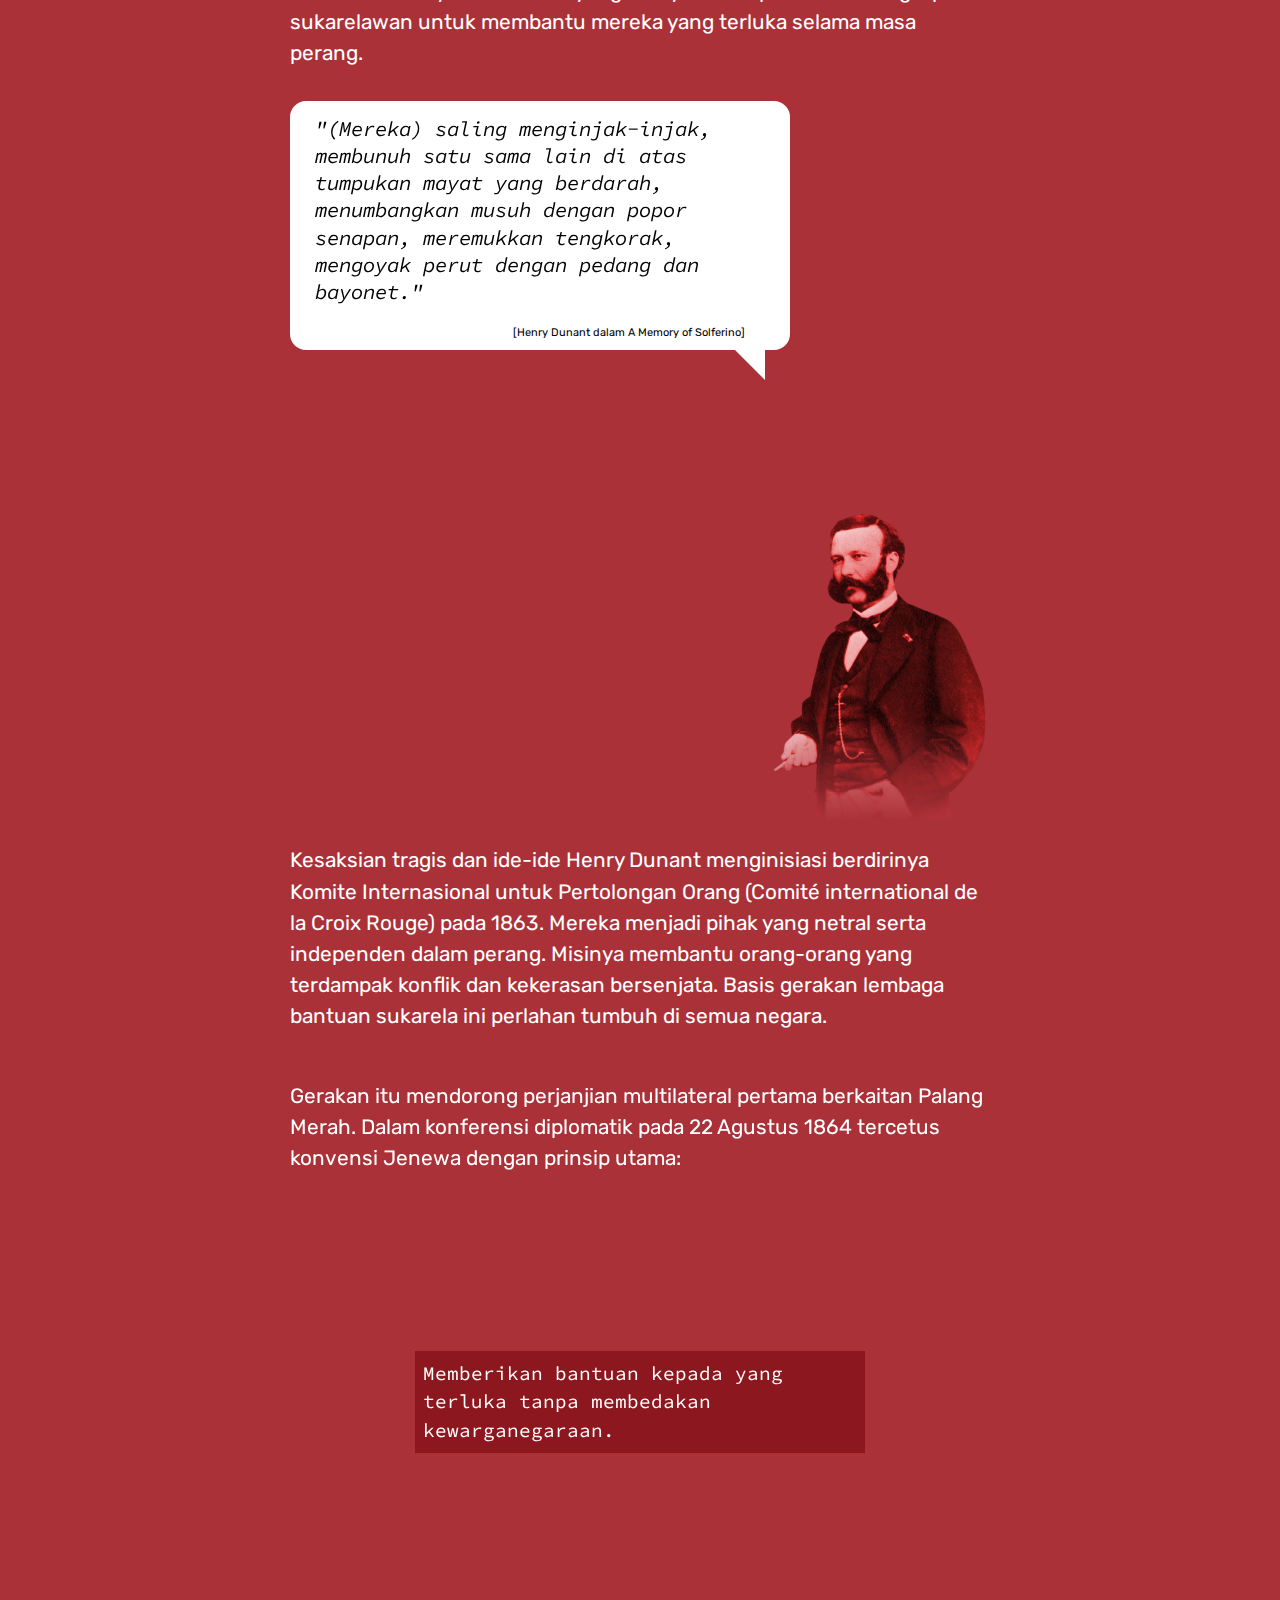
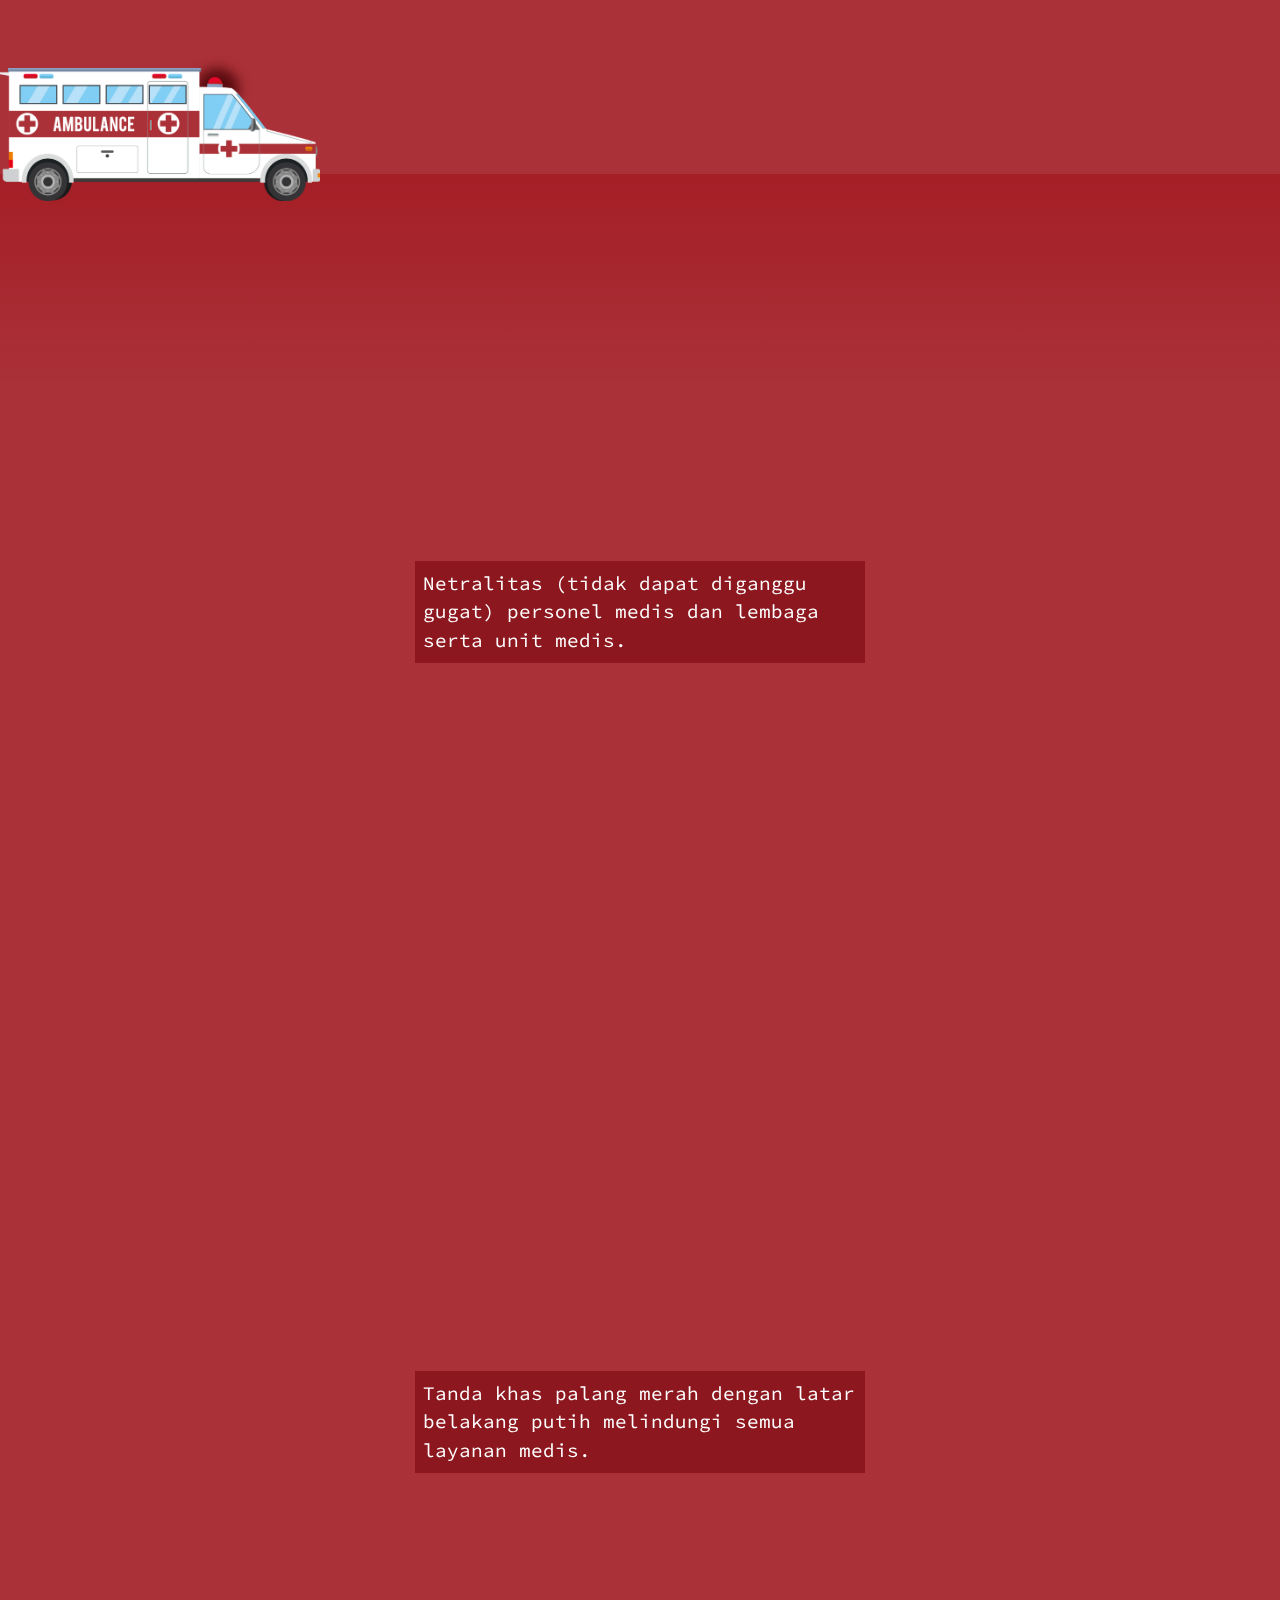
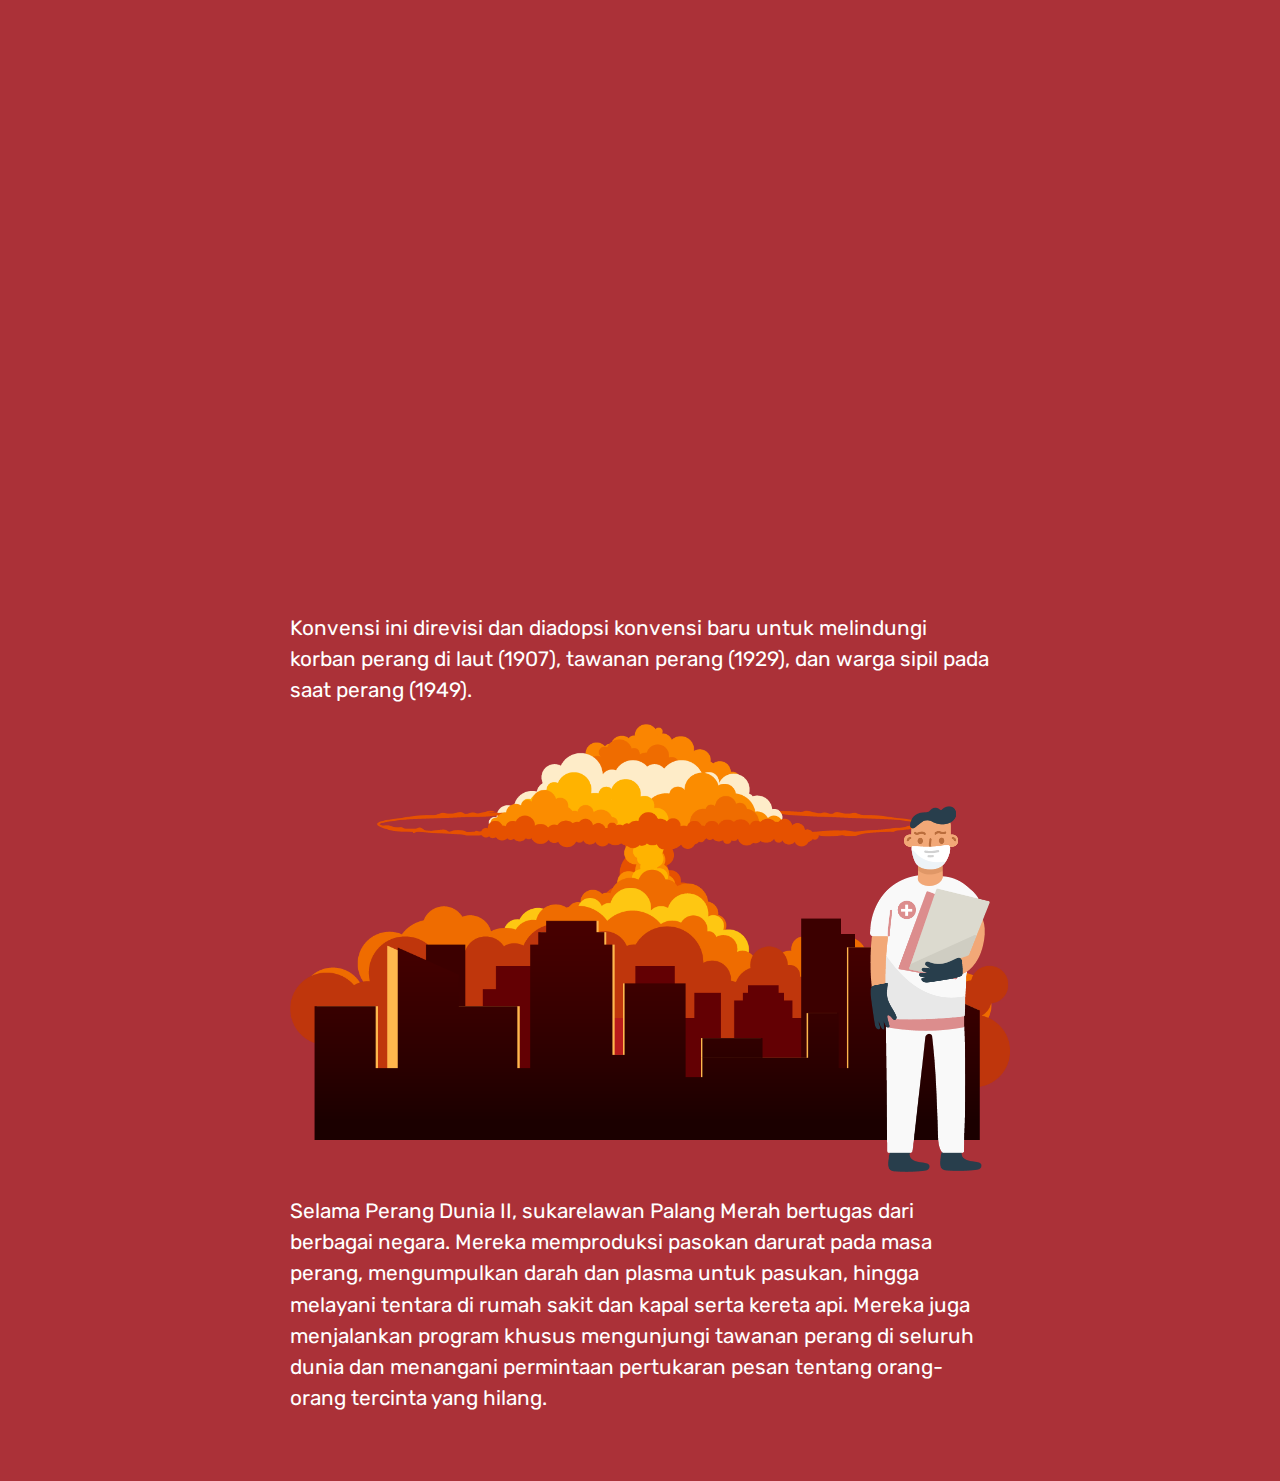
==== commit 876ec101: "sws" ====
--- a/index.html
+++ b/index.html
@@ -95,24 +95,21 @@
                             </div>
                         </div>
                     </div>
-                    <!-- <div class="alls">
-                        <div class="ambulance">
-                            <div class="contents">
-                                <p>Memberikan bantuan kepada yang terluka tanpa membedakan kewarganegaraan.</p>
-                            </div>
-                            <div class="img">
-                                <img src="img/ambulance.png" alt="">
-                            </div>
-                        </div>
-                    </div> -->
+                 
                 </div>
             </section>
             <section class="data">
                 <div class="wrap-detikx">
                     <p>Konvensi ini direvisi dan diadopsi konvensi baru untuk melindungi korban perang di laut (1907), tawanan perang (1929), dan warga sipil pada saat perang (1949).</p>
-                    <div class="imagex">
-                        <img src="img/nuklir.png" alt="">
+                    <div class="wrap-img">
+                        <div class="imagex">
+                            <img src="img/nuklir.png" alt="">
+                        </div>
+                        <div class="perawat">
+                            <img src="img/perawat.png" alt="">
+                        </div>
                     </div>
+                    <br>
                     <p>Selama Perang Dunia II, sukarelawan Palang Merah bertugas dari berbagai negara. Mereka memproduksi pasokan darurat pada masa perang, mengumpulkan darah dan plasma untuk pasukan, hingga melayani tentara di rumah sakit dan kapal serta kereta api. Mereka juga menjalankan program khusus mengunjungi tawanan perang di seluruh dunia dan menangani permintaan pertukaran pesan tentang orang-orang tercinta yang hilang.</p>
                 </div>
             </section>
--- a/sass/style.css
+++ b/sass/style.css
@@ -1 +1,5 @@
-﻿@import"https://fonts.googleapis.com/css2?family=Roboto:wght@400;900&family=Ubuntu&family=Rubik&family=Paytone+One&family=Source+Code+Pro:wght@400;900&family=Roboto+Slab&family=Mulish&display=swap";.preload{font-family:"Roboto Slab";color:#333;border-bottom:1px dashed #bbb;text-align:center}@media screen and (max-width: 768px){.preload{text-align:left}}.preload p{font-size:1.2rem;margin-bottom:16px}@media screen and (max-width: 768px){.preload p{font-size:1rem}}.labels{background:#840020;padding:4px 8px;color:#fff;text-transform:uppercase;width:fit-content;margin:0 auto 8px;font-size:1rem}@media screen and (max-width: 768px){.labels{margin:0}}.preloader{position:fixed;top:0;bottom:0;left:0;right:0;z-index:999999;background:#fff}.preloader .waiting{position:absolute;transform:translate(-50%, -50%);left:50%;top:50%}.preloader .animate{-webkit-animation-duration:.5s;animation-duration:.5s;-webkit-animation-fill-mode:both;animation-fill-mode:both;-webkit-animation-timing-function:linear;animation-timing-function:linear;animation-iteration-count:infinite;-webkit-animation-iteration-count:infinite;-webkit-animation-name:bounce;animation-name:bounce}@-webkit-keyframes bounce{0%,100%{-webkit-transform:translateX(0)}50%{-webkit-transform:translateX(-10px)}}@keyframes bounce{0%,100%{transform:translateX(0)}50%{transform:translateX(-10px)}}.preloader .bounce{-webkit-animation-name:bounce;animation-name:bounce}section{padding:32px 0;background:#ab3138;min-height:100vh;z-index:11;position:relative}section h3{color:#ab3138}section .bg-block{background:#fff;padding:16px;border-radius:16px}section .text-center h3{font-size:2.5rem}section p,section li{font-size:1.3rem;color:#fff}@media screen and (max-width: 768px){section p,section li{font-size:1.2rem}}@media screen and (max-width: 400px){section p,section li{font-size:1rem}}.slick-next,.slick-prev{z-index:17 !important;width:40px;height:40px;border-radius:50%;background:rgba(206,147,82,.8)}.slick-next:focus,.slick-next:hover,.slick-prev:focus,.slick-prev:hover{background:rgba(206,147,82,.5)}.slick-next::before,.slick-prev::before{font-family:"fontAwesome" !important;font-size:32px !important;color:#fff !important;font-weight:700 !important}@media screen and (max-width: 766px){.slick-next::before,.slick-prev::before{font-size:32px !important}}.slick-prev{left:-16px !important}@media screen and (max-width: 768px){.slick-prev{left:-16px !important}}.slick-prev::before{content:"" !important}.slick-next{right:-16px !important}@media screen and (max-width: 768px){.slick-next{right:-16px !important}}.slick-next::before{content:"" !important}.sticky-mode{position:sticky;left:0;right:0;top:0;bottom:0;min-height:100vh}.wrap-detikx{width:700px;position:relative;margin:0 auto}@media screen and (max-width: 766px){.wrap-detikx{width:90%;margin:0 auto;display:block}}.totop{position:relative;z-index:19}.firstletter::first-letter{float:left;font-weight:bold;margin-right:8px;font-size:60px;font-size:6rem;line-height:40px;line-height:4rem;height:4rem;text-transform:uppercase}main{overflow-x:clip;background:#fafafa}html,body{position:relative;height:100%;font-family:"Rubik" !important}h4,h5{font-family:"Rubik",sans-serif !important;font-weight:bold}.slick-slide{margin:0 8px}.slick-list{margin:0 -8px}.img{width:100%}.img img{width:100%;height:100%;object-fit:cover}.hello{width:100%;height:auto;margin-top:8px;border-radius:16px;margin-bottom:16px;position:relative}.hello .content{padding:16px 16px;position:relative;z-index:2}.hello .content p{margin-bottom:0}section .nav-pills .nav-link.active,section .nav-pills .show>.nav-link{background:#333;color:#fff}section .nav-pills .nav-link{border-radius:25px}.dashboard-content{display:none}#nav.no_index,#share{z-index:21}.footer{z-index:22}.share_icon>a i{font-size:25px !important;line-height:initial !important}@media screen and (max-width: 766px){.share_icon>a i{font-size:16px !important;line-height:initial !important;width:30px !important;height:30px !important}}#nav{backdrop-filter:blur(11px)}.bg-blues{background:#fafafa !important}.share_icon>a{padding:0 !important}.baca-detikx .bacajuga_box{display:initial !important}.baca-detikx .bacajuga_box .container{display:none}.baca-detikx .bacajuga{width:100% !important;display:block}.baca-detikx .bacajuga a{display:inline-block;padding:0px;width:47% !important;margin:0 8px;border-radius:24px;position:relative;height:320px;text-align:left}.baca-detikx .bacajuga a::after{border-radius:24px}@media screen and (max-width: 766px){.baca-detikx .bacajuga a{width:100% !important;margin:4px 0}}.baca-detikx .bacajuga a:hover{text-decoration:none;color:orange !important}.baca-detikx .bacajuga a article{position:absolute;top:initial;width:100%;background:linear-gradient(to top, black, transparent);padding:8px 16px;border-radius:24px;bottom:0;transform:initial}.baca-detikx .bacajuga a article h2{font-family:"Rubik" !important;font-size:1.2rem}.haha,.hahad{background:#fff;border-radius:16px;padding:0px 8px;position:absolute;top:165px;right:0}@media screen and (max-width: 768px){.haha,.hahad{display:none;color:#333;top:140px}}.haha:hover,.hahad:hover{background:rgba(206,147,82,.5)}.all-helping{position:absolute;inset:0;background:#fff;text-align:center;width:100%;height:100%;z-index:17}.slider{display:none}.slider.slick-initialized{display:block}.banner .title{position:absolute;transform:translate(-50%, -50%);left:50%;top:50%}@media screen and (max-width: 768px){.banner .title{width:100%}}.banner .title h2{font-size:3rem;text-align:center;color:#fff}@media screen and (max-width: 768px){.banner .title h2{font-size:2.4rem}}.pembukaan{min-height:auto}.pembukaan .hello{background:#f0c7aa}.pembukaan .hello p{color:#000;font-family:"Source Code Pro";font-size:1.2rem;text-align:center}@media screen and (max-width: 768px){.pembukaan .hello p{text-align:left}}.data .quotationx{position:relative;width:100%;height:80vh}@media screen and (max-width: 768px){.data .quotationx{height:75vh}}.data .quotationx .img{width:220px;height:auto;position:absolute;right:0;bottom:0}.data .quotationx .img::before{content:"";position:absolute;bottom:0;left:0;right:0;width:100%;height:100px;background:linear-gradient(to top, #ab3138, transparent)}@media screen and (max-width: 768px){.data .quotationx .img::before{height:60px}}.data .quotationx .img img{width:100%;height:100%;object-fit:contain}.data .l-quote{position:relative;width:500px;padding:15px 25px 20px;margin:32px 0;color:#fff;border-radius:16px;background:#fff}.data .l-quote .namanya{position:absolute;bottom:8px;width:86%;font-size:11px;color:#000;text-align:right}@media screen and (max-width: 768px){.data .l-quote{width:100%;margin:20px auto}}.data .quote:after{transform:rotate(90deg);content:"";position:absolute;top:100%;right:25px;border-width:30px 30px 0 0;border-style:solid;border-color:#fff transparent}@media screen and (max-width: 768px){.data .quote:after{transform:rotate(0deg)}}.data blockquote{margin:0 0 1.5rem;font:italic 26px/1.3 "Source Code Pro",serif}.data blockquote p{color:#000}.data .autoplay .slick-next{right:initial !important;left:20%}@media screen and (max-width: 768px){.data .autoplay .slick-next{right:0 !important;left:initial !important}}.data .autoplay .slick-prev{left:0% !important;padding:0 8px !important}@media screen and (max-width: 768px){.data .autoplay .slick-prev{right:15% !important;left:initial !important}}.data .autoplay .slick-next,.data .autoplay .slick-prev{width:24px !important;background:rgba(0,0,0,.2);top:115%;height:24px !important;padding:0px 10px}@media screen and (max-width: 768px){.data .autoplay .slick-next,.data .autoplay .slick-prev{top:105%;width:20px !important;height:20px !important;padding:0 6px !important}}.data .autoplay .slick-next::before,.data .autoplay .slick-prev::before{font-size:20px !important}@media screen and (max-width: 768px){.data .autoplay .slick-next::before,.data .autoplay .slick-prev::before{font-size:18px !important}}.data .imagex{width:720px;margin:0 auto 32px;height:auto}.data .imagex img{width:100%;height:100%;object-fit:contain}.countings{color:#000;position:absolute;bottom:5%;left:13%;font-size:13px}.countings .totalx,.countings .now{color:#000}.ambulancex{padding:0}@keyframes banner2{0%{transform:rotateY(180deg);right:-270px}50%{transform:rotateY(180deg);right:100%}51%{transform:rotateY(0deg);right:calc(100% + 270px)}100%{transform:rotateY(0deg);right:-270px}}.ambulancex .img-sticky{width:320px;height:auto;position:absolute;bottom:20%;animation:linear infinite;animation-name:banner2;animation-duration:20s}@keyframes sirine{0%,100%{box-shadow:2px 3px 12px 14px #590c10}50%{box-shadow:2px 3px 12px 14px transparent}}.ambulancex .img-sticky::before{content:"";position:absolute;left:208px;bottom:80%;width:15px;height:15px;background:transparent;border-radius:50%;z-index:-1;animation:sirine 1s linear infinite;box-shadow:2px 3px 12px 14px #590c10}@media screen and (max-width: 768px){.ambulancex .img-sticky::before{left:142px;bottom:82%;width:8px;height:8px}}@media screen and (max-width: 768px){.ambulancex .img-sticky{width:220px;animation-duration:12s}}.ambulancex .img-sticky img{width:100%;height:100%;object-fit:contain}.ambulancex .sticky-mode{background:linear-gradient(to top, #a41f26 23%, transparent 23%)}.ambulancex .wrap-detikx{margin-top:-100vh}.ambulancex .h-100vh{height:90vh}.ambulancex .h-50vh{height:30vh}.ambulancex .contents{width:450px;background:#8c171e;padding:8px;margin:0 auto}@media screen and (max-width: 768px){.ambulancex .contents{width:100%}}.ambulancex .contents p{font-size:1.2rem;margin-bottom:0;font-family:"Source Code Pro"}.ambulancex .ambulance .img{width:250px;height:auto}@media screen and (max-width: 768px){.ambulancex .ambulance .img{width:150px}}.ambulancex .ambulance .img img{width:100%;height:100%;object-fit:contain}.ambulancex .ambulance .contents{width:250px;background:#8c171e;padding:8px}.ambulancex .ambulance .contents p{font-size:14px;margin-bottom:0;font-family:"Source Code Pro"}/*# sourceMappingURL=style.css.map */
+@import url("https://fonts.googleapis.com/css2?family=Roboto:wght@400;900&family=Ubuntu&family=Rubik&family=Paytone+One&family=Source+Code+Pro:wght@400;900&family=Roboto+Slab&family=Mulish&display=swap");.preload{font-family:"Roboto Slab";color:#333;border-bottom:1px dashed #bbb;text-align:center}@media screen and (max-width: 768px){.preload{text-align:left}}.preload p{font-size:1.2rem;margin-bottom:16px}@media screen and (max-width: 768px){.preload p{font-size:1rem}}.labels{background:#840020;padding:4px 8px;color:white;text-transform:uppercase;width:fit-content;margin:0 auto 8px;font-size:1rem}@media screen and (max-width: 768px){.labels{margin:0}}.preloader{position:fixed;top:0;bottom:0;left:0;right:0;z-index:999999;background:#fff}.preloader .waiting{position:absolute;transform:translate(-50%, -50%);left:50%;top:50%}.preloader .animate{-webkit-animation-duration:0.5s;animation-duration:0.5s;-webkit-animation-fill-mode:both;animation-fill-mode:both;-webkit-animation-timing-function:linear;animation-timing-function:linear;animation-iteration-count:infinite;-webkit-animation-iteration-count:infinite;-webkit-animation-name:bounce;animation-name:bounce}@-webkit-keyframes bounce{0%,
+        100%{-webkit-transform:translateX(0)}50%{-webkit-transform:translateX(-10px)}}@keyframes bounce{0%,
+        100%{transform:translateX(0)}50%{transform:translateX(-10px)}}.preloader .bounce{-webkit-animation-name:bounce;animation-name:bounce}section{padding:32px 0;background:#ab3138;min-height:100vh;z-index:11;position:relative}section h3{color:#ab3138}section .bg-block{background:white;padding:16px;border-radius:16px}section .text-center h3{font-size:2.5rem}section p,section li{font-size:1.3rem;color:#fff}@media screen and (max-width: 768px){section p,section li{font-size:1.2rem}}@media screen and (max-width: 400px){section p,section li{font-size:1rem}}.slick-next,.slick-prev{z-index:17 !important;width:40px;height:40px;border-radius:50%;background:rgba(206,147,82,0.8)}.slick-next:focus,.slick-next:hover,.slick-prev:focus,.slick-prev:hover{background:rgba(206,147,82,0.5)}.slick-next::before,.slick-prev::before{font-family:"fontAwesome" !important;font-size:32px !important;color:#fff !important;font-weight:700 !important}@media screen and (max-width: 766px){.slick-next::before,.slick-prev::before{font-size:32px !important}}.slick-prev{left:-16px !important}@media screen and (max-width: 768px){.slick-prev{left:-16px !important}}.slick-prev::before{content:"\f104" !important}.slick-next{right:-16px !important}@media screen and (max-width: 768px){.slick-next{right:-16px !important}}.slick-next::before{content:"\f105" !important}.sticky-mode{position:sticky;left:0;right:0;top:0;bottom:0;min-height:100vh}.wrap-detikx{width:700px;position:relative;margin:0 auto}@media screen and (max-width: 766px){.wrap-detikx{width:90%;margin:0 auto;display:block}}.totop{position:relative;z-index:19}.firstletter::first-letter{float:left;font-weight:bold;margin-right:8px;font-size:60px;font-size:6rem;line-height:40px;line-height:4rem;height:4rem;text-transform:uppercase}main{overflow-x:clip;background:#fafafa}html,body{position:relative;height:100%;font-family:"Rubik" !important}h4,h5{font-family:"Rubik", sans-serif !important;font-weight:bold}.slick-slide{margin:0 8px}.slick-list{margin:0 -8px}.img{width:100%}.img img{width:100%;height:100%;object-fit:cover}.hello{width:100%;height:auto;margin-top:8px;border-radius:16px;margin-bottom:16px;position:relative}.hello .content{padding:16px 16px;position:relative;z-index:2}.hello .content p{margin-bottom:0}section .nav-pills .nav-link.active,section .nav-pills .show>.nav-link{background:#333;color:white}section .nav-pills .nav-link{border-radius:25px}.dashboard-content{display:none}#nav.no_index,#share{z-index:21}.footer{z-index:22}.share_icon>a i{font-size:25px !important;line-height:initial !important}@media screen and (max-width: 766px){.share_icon>a i{font-size:16px !important;line-height:initial !important;width:30px !important;height:30px !important}}#nav{backdrop-filter:blur(11px)}.bg-blues{background:#fafafa !important}.share_icon>a{padding:0 !important}.baca-detikx .bacajuga_box{display:initial !important}.baca-detikx .bacajuga_box .container{display:none}.baca-detikx .bacajuga{width:100% !important;display:block}.baca-detikx .bacajuga a{display:inline-block;padding:0px;width:47% !important;margin:0 8px;border-radius:24px;position:relative;height:320px;text-align:left}.baca-detikx .bacajuga a::after{border-radius:24px}@media screen and (max-width: 766px){.baca-detikx .bacajuga a{width:100% !important;margin:4px 0}}.baca-detikx .bacajuga a:hover{text-decoration:none;color:orange !important}.baca-detikx .bacajuga a article{position:absolute;top:initial;width:100%;background:linear-gradient(to top, #000, transparent);padding:8px 16px;border-radius:24px;bottom:0;transform:initial}.baca-detikx .bacajuga a article h2{font-family:"Rubik" !important;font-size:1.2rem}.haha,.hahad{background:white;border-radius:16px;padding:0px 8px;position:absolute;top:165px;right:0}@media screen and (max-width: 768px){.haha,.hahad{display:none;color:#333;top:140px}}.haha:hover,.hahad:hover{background:rgba(206,147,82,0.5)}.all-helping{position:absolute;inset:0;background:#fff;text-align:center;width:100%;height:100%;z-index:17}.slider{display:none}.slider.slick-initialized{display:block}.banner .title{position:absolute;transform:translate(-50%, -50%);left:50%;top:50%}@media screen and (max-width: 768px){.banner .title{width:100%}}.banner .title h2{font-size:3rem;text-align:center;color:white}@media screen and (max-width: 768px){.banner .title h2{font-size:2.4rem}}.pembukaan{min-height:auto}.pembukaan .hello{background:#f0c7aa}.pembukaan .hello p{color:black;font-family:"Source Code Pro";font-size:1.2rem;text-align:center}@media screen and (max-width: 768px){.pembukaan .hello p{text-align:left}}.data .quotationx{position:relative;width:100%;height:80vh}@media screen and (max-width: 768px){.data .quotationx{height:75vh}}.data .quotationx .img{width:220px;height:auto;position:absolute;right:0;bottom:0}.data .quotationx .img::before{content:"";position:absolute;bottom:0;left:0;right:0;width:100%;height:100px;background:linear-gradient(to top, #ab3138, transparent)}@media screen and (max-width: 768px){.data .quotationx .img::before{height:60px}}.data .quotationx .img img{width:100%;height:100%;object-fit:contain}.data .l-quote{position:relative;width:500px;padding:15px 25px 20px;margin:32px 0;color:#fff;border-radius:16px;background:#fff}.data .l-quote .namanya{position:absolute;bottom:8px;width:86%;font-size:11px;color:black;text-align:right}@media screen and (max-width: 768px){.data .l-quote{width:100%;margin:20px auto}}.data .quote:after{transform:rotate(90deg);content:"";position:absolute;top:100%;right:25px;border-width:30px 30px 0 0;border-style:solid;border-color:#fff transparent}@media screen and (max-width: 768px){.data .quote:after{transform:rotate(0deg)}}.data blockquote{margin:0 0 1.5rem;font:italic 26px / 1.3 "Source Code Pro", serif}.data blockquote p{color:black}.data .autoplay .slick-next{right:initial !important;left:20%}@media screen and (max-width: 768px){.data .autoplay .slick-next{right:0 !important;left:initial !important}}.data .autoplay .slick-prev{left:0% !important;padding:0 8px !important}@media screen and (max-width: 768px){.data .autoplay .slick-prev{right:15% !important;left:initial !important}}.data .autoplay .slick-next,.data .autoplay .slick-prev{width:24px !important;background:rgba(0,0,0,0.2);top:115%;height:24px !important;padding:0px 10px}@media screen and (max-width: 768px){.data .autoplay .slick-next,.data .autoplay .slick-prev{top:105%;width:20px !important;height:20px !important;padding:0 6px !important}}.data .autoplay .slick-next::before,.data .autoplay .slick-prev::before{font-size:20px !important}@media screen and (max-width: 768px){.data .autoplay .slick-next::before,.data .autoplay .slick-prev::before{font-size:18px !important}}.data .wrap-img{position:relative;height:450px}.data .imagex{width:720px;margin:0 auto 32px;height:auto;position:absolute;bottom:0;left:0;right:0}@media screen and (max-width: 768px){.data .imagex{width:130%;margin:0 -36px}}.data .imagex img{width:100%;height:100%;object-fit:contain}.data .perawat{position:absolute;bottom:0;right:0;width:120px;height:auto}@media screen and (max-width: 768px){.data .perawat{bottom:0;width:80px}}.data .perawat img{width:100%;height:100%;object-fit:contain}.countings{color:black;position:absolute;bottom:5%;left:13%;font-size:13px}.countings .totalx,.countings .now{color:black}.ambulancex{padding:0}@keyframes banner2{0%{transform:rotateY(180deg);right:-270px}50%{transform:rotateY(180deg);right:100%}51%{transform:rotateY(0deg);right:calc(100% + 270px)}100%{transform:rotateY(0deg);right:-270px}}.ambulancex .img-sticky{width:320px;height:auto;position:absolute;bottom:20%;animation:linear infinite;animation-name:banner2;animation-duration:20s}@keyframes sirine{0%,
+            100%{box-shadow:2px 3px 12px 14px #590c10}50%{box-shadow:2px 3px 12px 14px transparent}}.ambulancex .img-sticky::before{content:"";position:absolute;left:208px;bottom:80%;width:15px;height:15px;background:transparent;border-radius:50%;z-index:-1;animation:sirine 1s linear infinite;box-shadow:2px 3px 12px 14px #590c10}@media screen and (max-width: 768px){.ambulancex .img-sticky::before{left:142px;bottom:82%;width:8px;height:8px}}@media screen and (max-width: 768px){.ambulancex .img-sticky{width:220px;animation-duration:12s}}.ambulancex .img-sticky img{width:100%;height:100%;object-fit:contain}.ambulancex .sticky-mode{background:linear-gradient(to top, transparent, #a41f26 23%, transparent 23%)}.ambulancex .wrap-detikx{margin-top:-100vh}.ambulancex .h-100vh{height:90vh}.ambulancex .h-50vh{height:30vh}.ambulancex .contents{width:450px;background:#8c171e;padding:8px;margin:0 auto}@media screen and (max-width: 768px){.ambulancex .contents{width:100%}}.ambulancex .contents p{font-size:1.2rem;margin-bottom:0;font-family:"Source Code Pro"}.ambulancex .ambulance .img{width:250px;height:auto}@media screen and (max-width: 768px){.ambulancex .ambulance .img{width:150px}}.ambulancex .ambulance .img img{width:100%;height:100%;object-fit:contain}.ambulancex .ambulance .contents{width:250px;background:#8c171e;padding:8px}.ambulancex .ambulance .contents p{font-size:14px;margin-bottom:0;font-family:"Source Code Pro"}
+/*# sourceMappingURL=style.css.map */
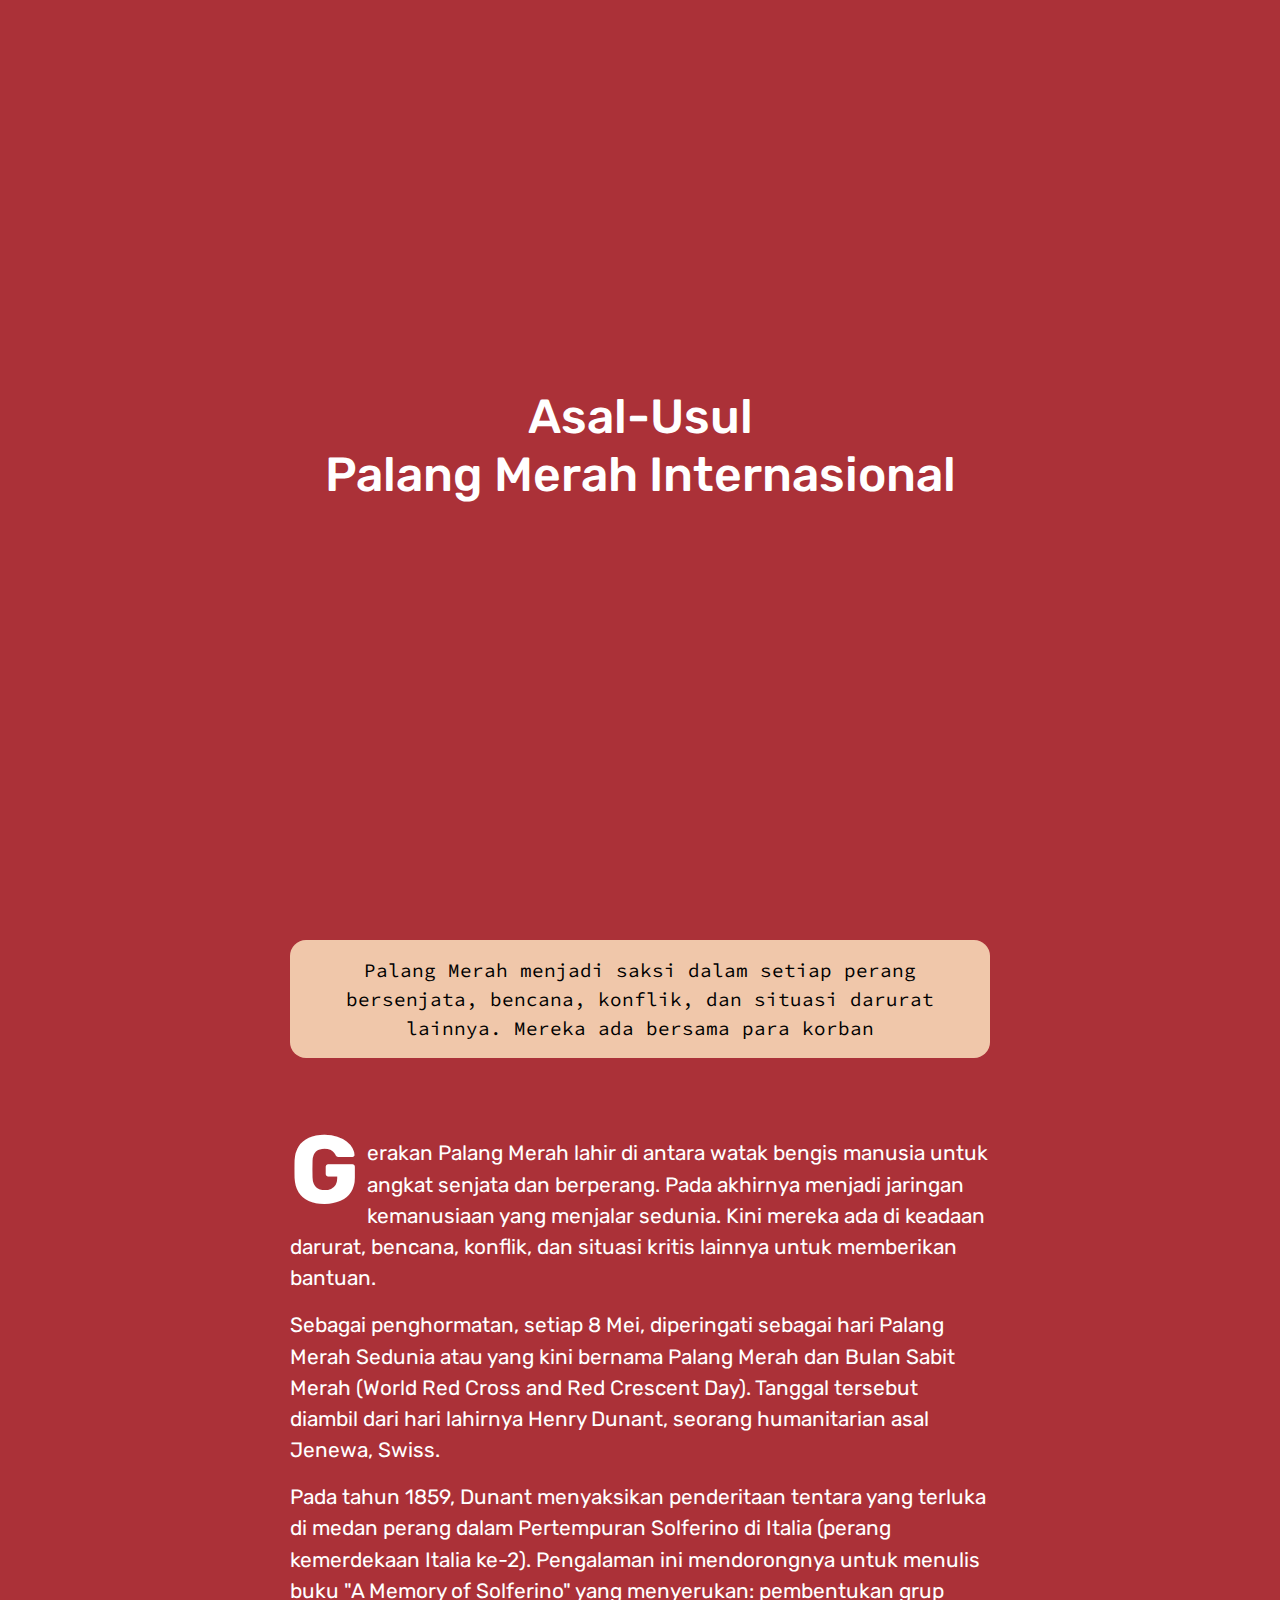
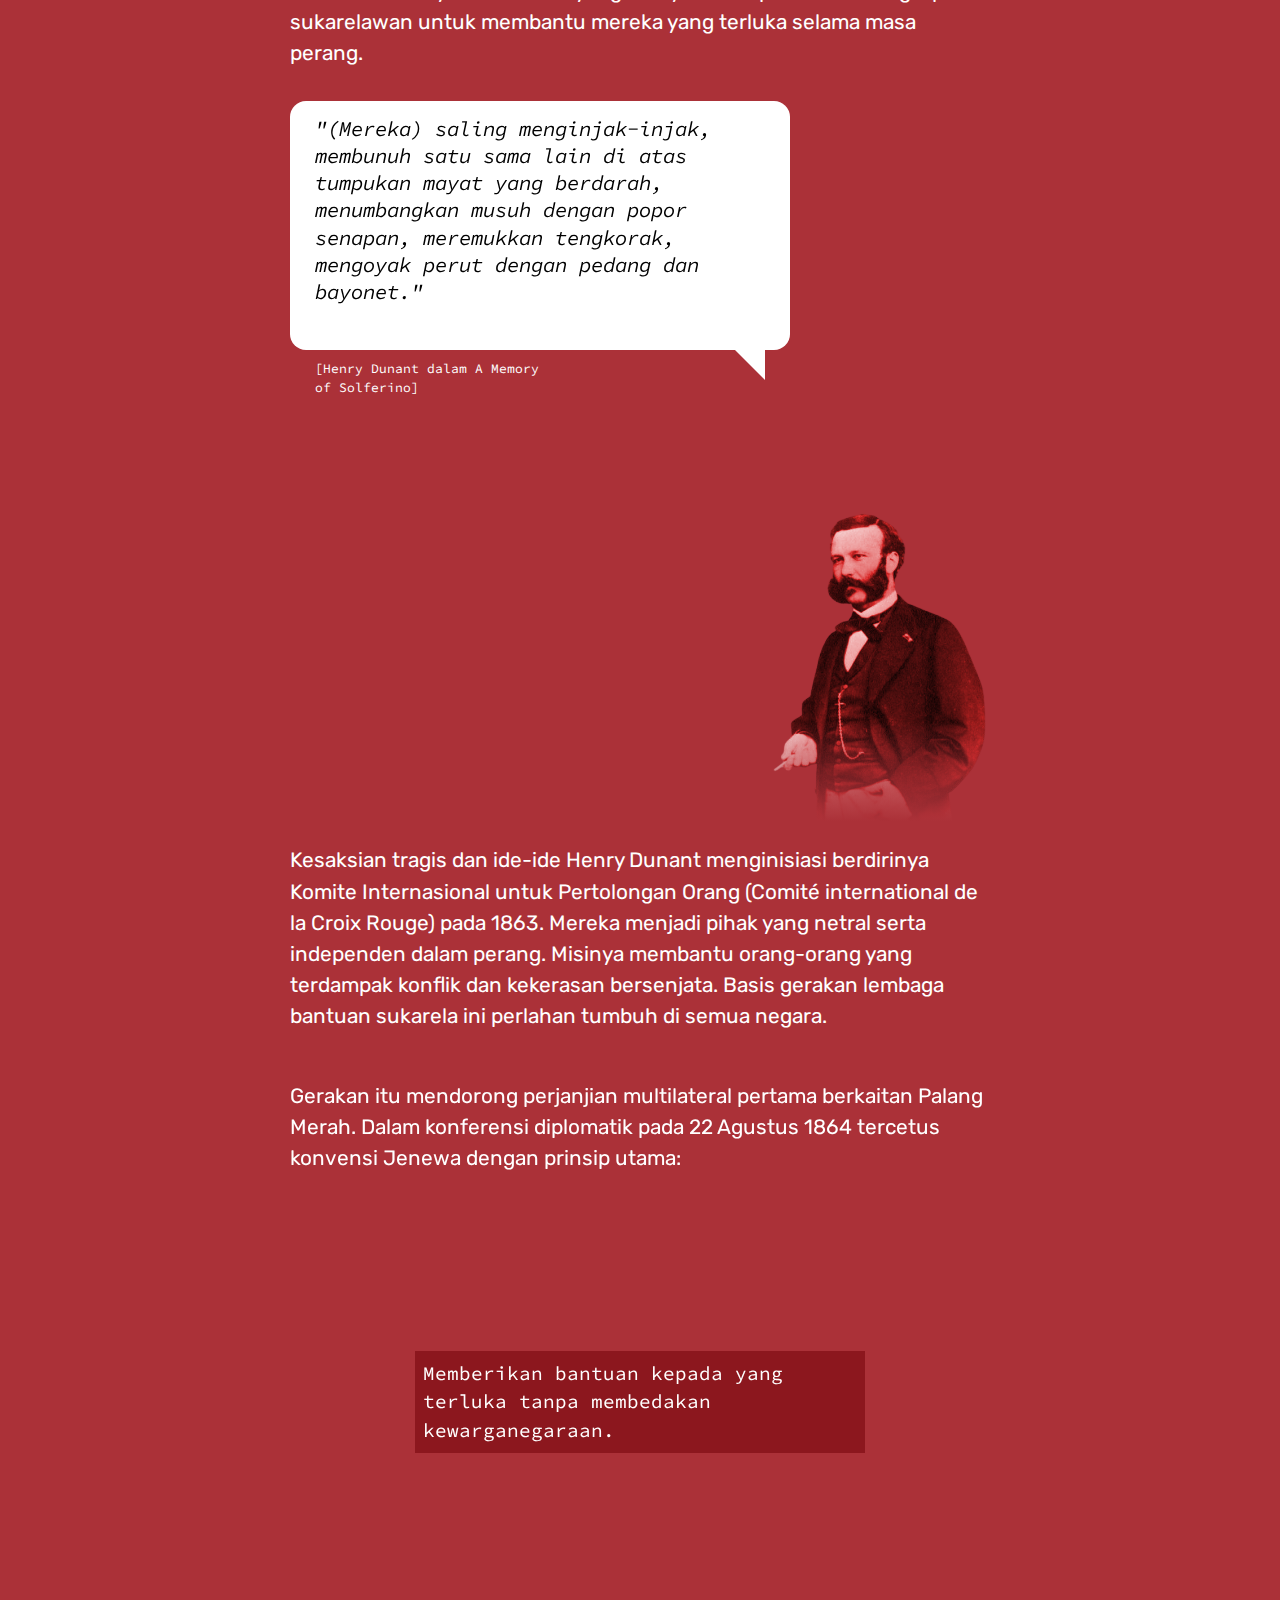
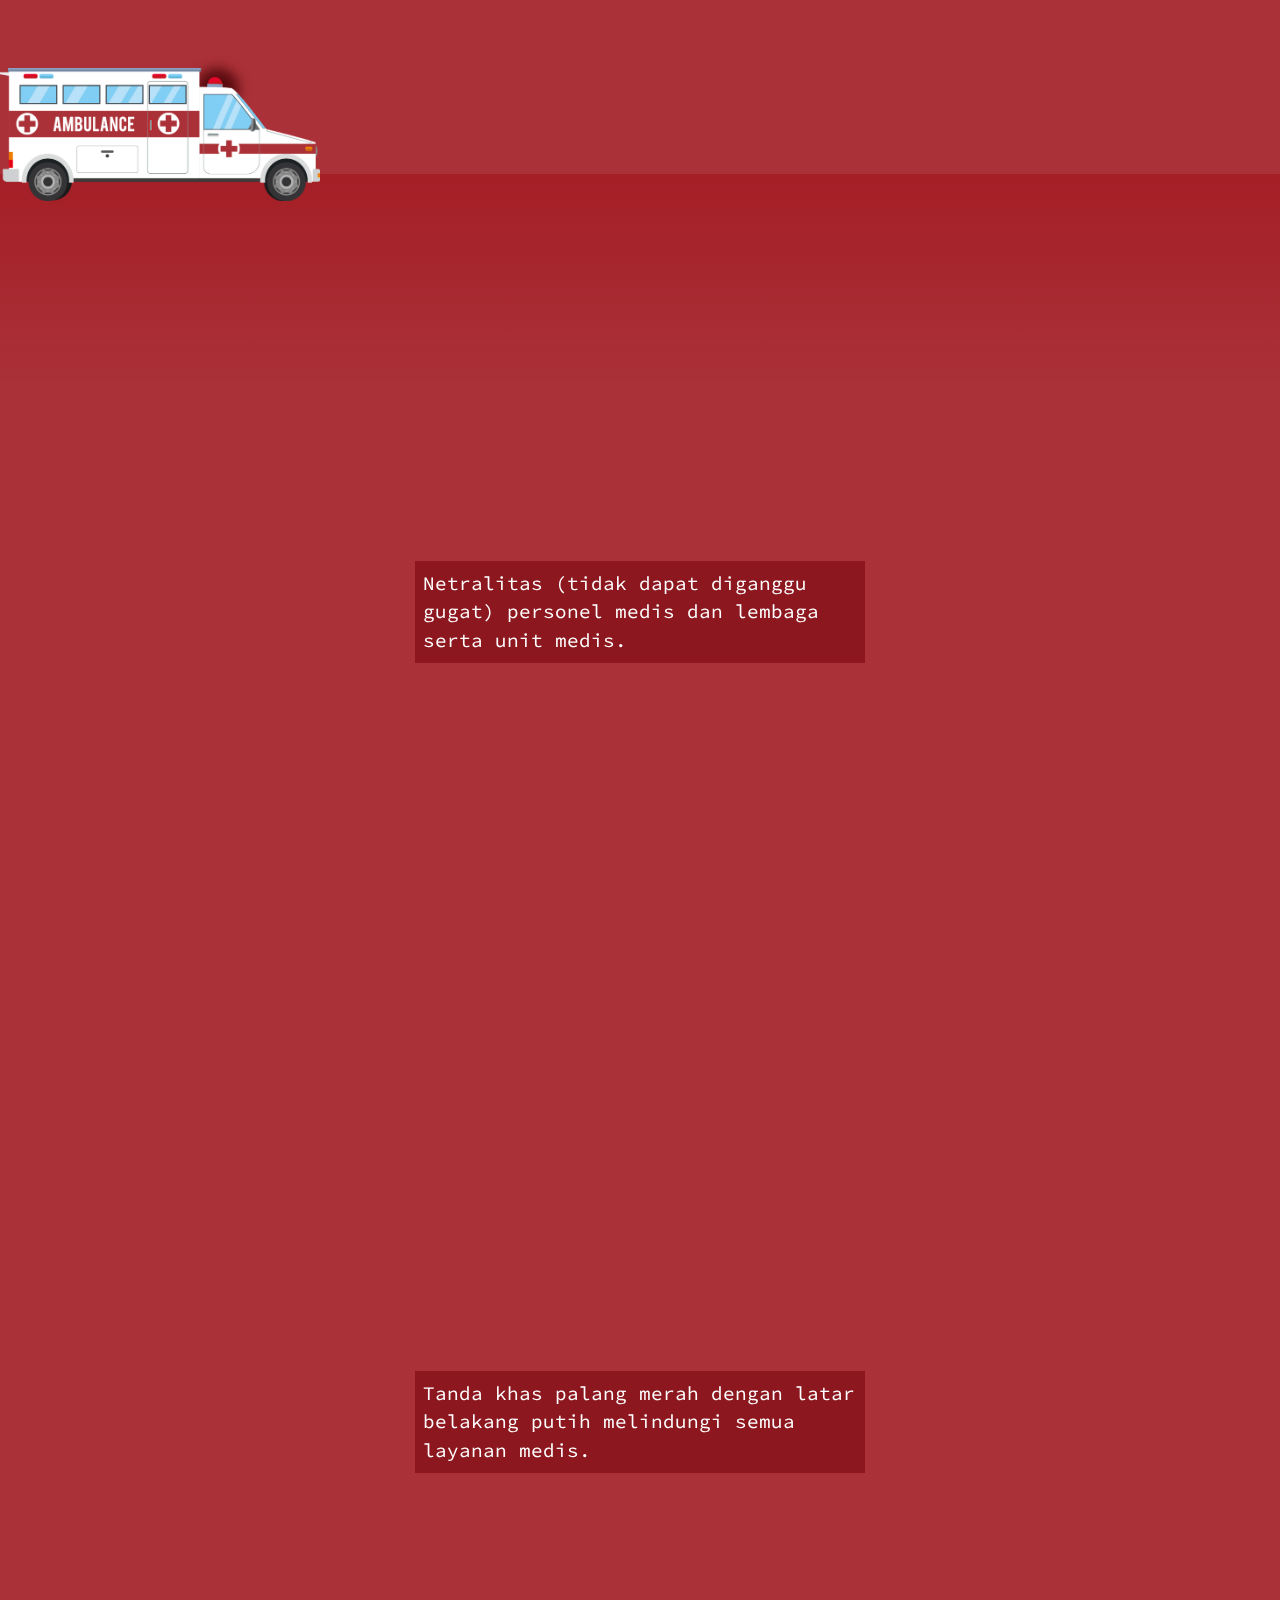
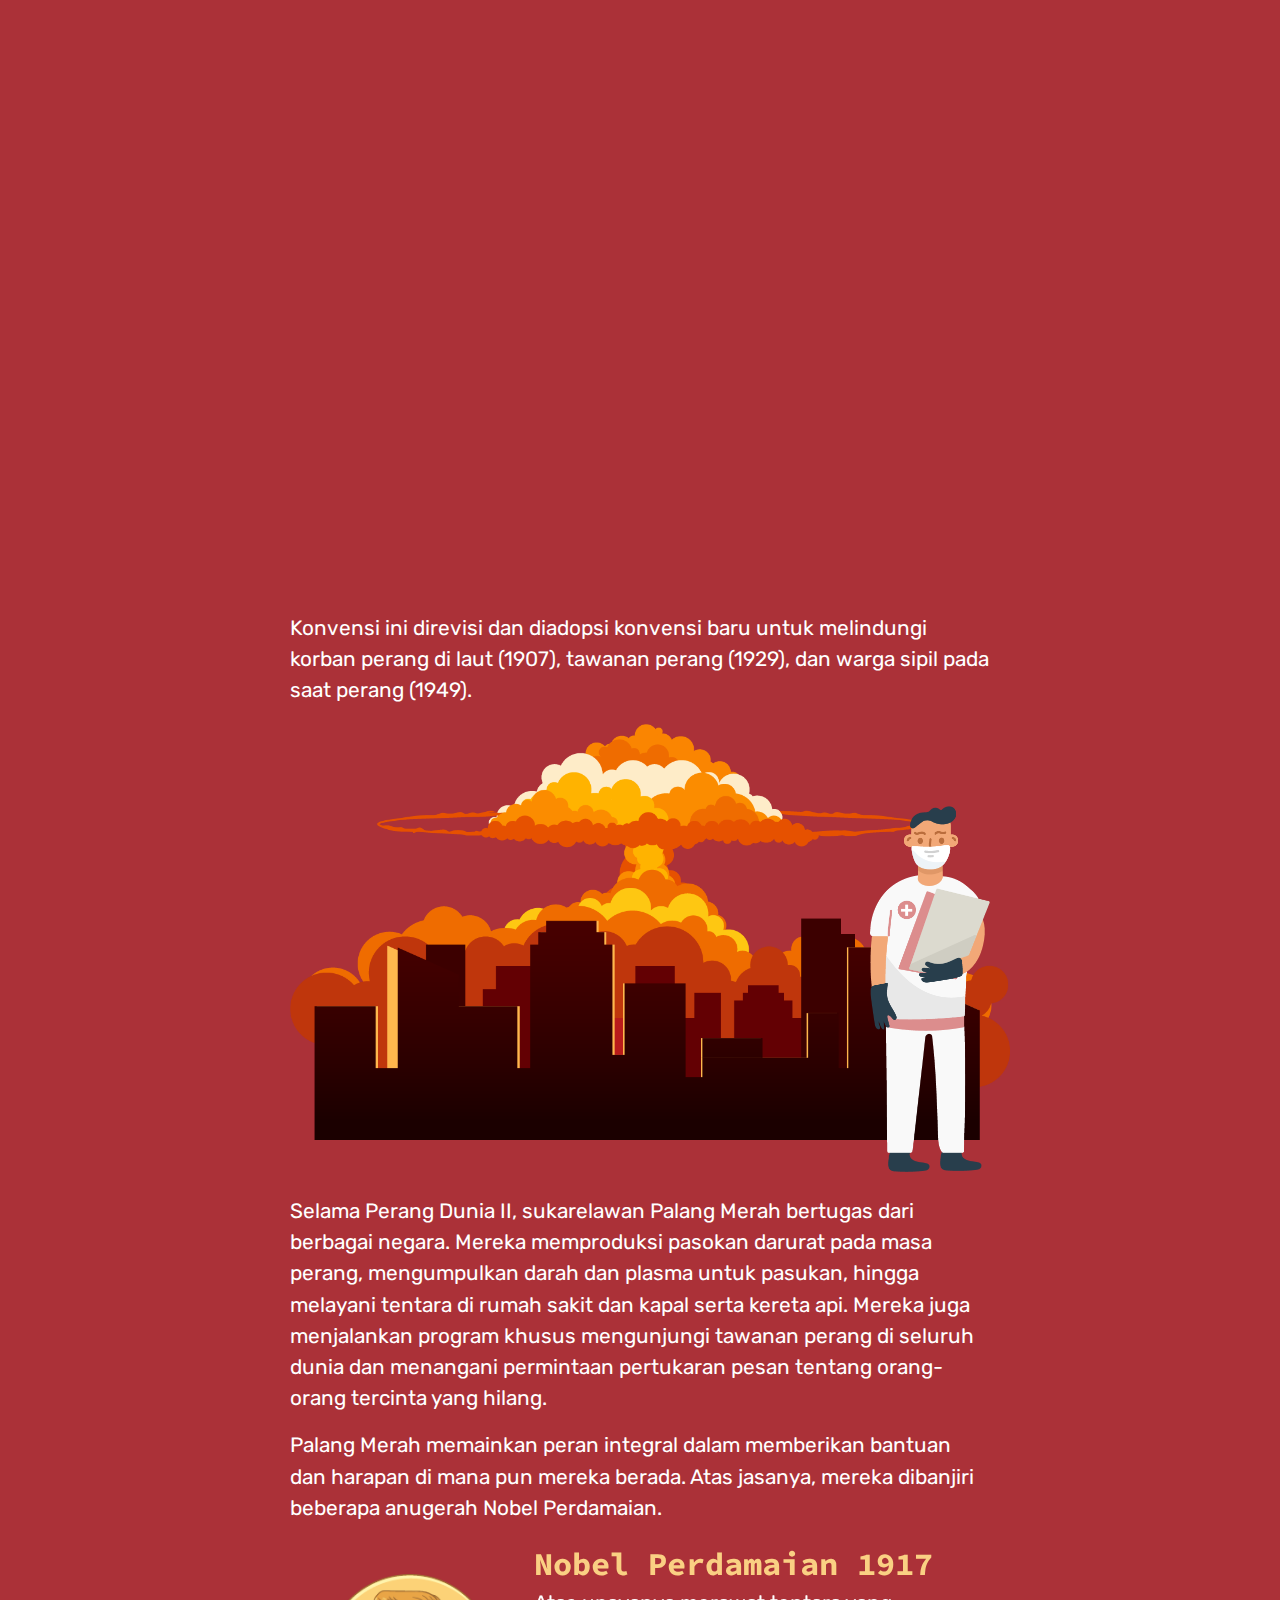
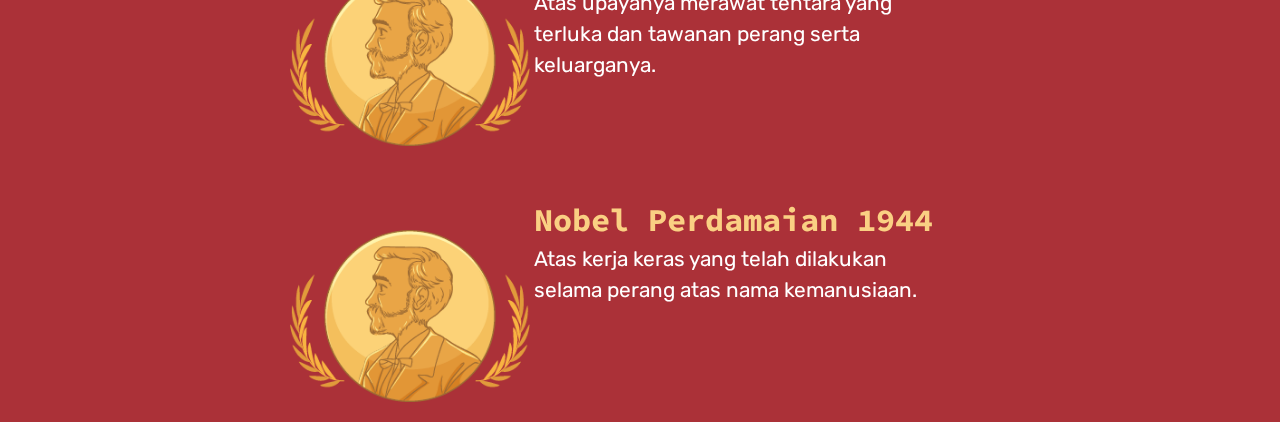
==== commit 47b08be9: "frf" ====
--- a/index.html
+++ b/index.html
@@ -111,6 +111,32 @@
                     </div>
                     <br>
                     <p>Selama Perang Dunia II, sukarelawan Palang Merah bertugas dari berbagai negara. Mereka memproduksi pasokan darurat pada masa perang, mengumpulkan darah dan plasma untuk pasukan, hingga melayani tentara di rumah sakit dan kapal serta kereta api. Mereka juga menjalankan program khusus mengunjungi tawanan perang di seluruh dunia dan menangani permintaan pertukaran pesan tentang orang-orang tercinta yang hilang.</p>
+                    <p>Palang Merah memainkan peran integral dalam memberikan bantuan dan harapan di mana pun mereka berada. Atas jasanya, mereka dibanjiri beberapa anugerah Nobel Perdamaian.</p>
+                    <div class="wrap-img">
+                        <div class="nobel">
+                            <div class="nobel__img">
+                                <img src="img/nobel.png" alt="">
+                            </div>
+                            <div class="nobel__data">
+                                <div class="nobel__title">Nobel Perdamaian 1917 
+                                </div>
+                                <p>Atas upayanya merawat tentara yang terluka dan tawanan perang serta keluarganya.</p>
+                            </div>
+                        </div>
+
+                        <div class="nobel">
+                            <div class="nobel__img">
+                                <img src="img/nobel.png" alt="">
+                            </div>
+                            <div class="nobel__data">
+                                <div class="nobel__title">Nobel Perdamaian 1944  
+                                </div>
+                                <p>Atas kerja keras yang telah dilakukan selama perang atas nama kemanusiaan.
+                                    
+                                </p>
+                            </div>
+                        </div>
+                    </div>
                 </div>
             </section>
         </main>
--- a/sass/style.css
+++ b/sass/style.css
@@ -1,5 +1,5 @@
 @import url("https://fonts.googleapis.com/css2?family=Roboto:wght@400;900&family=Ubuntu&family=Rubik&family=Paytone+One&family=Source+Code+Pro:wght@400;900&family=Roboto+Slab&family=Mulish&display=swap");.preload{font-family:"Roboto Slab";color:#333;border-bottom:1px dashed #bbb;text-align:center}@media screen and (max-width: 768px){.preload{text-align:left}}.preload p{font-size:1.2rem;margin-bottom:16px}@media screen and (max-width: 768px){.preload p{font-size:1rem}}.labels{background:#840020;padding:4px 8px;color:white;text-transform:uppercase;width:fit-content;margin:0 auto 8px;font-size:1rem}@media screen and (max-width: 768px){.labels{margin:0}}.preloader{position:fixed;top:0;bottom:0;left:0;right:0;z-index:999999;background:#fff}.preloader .waiting{position:absolute;transform:translate(-50%, -50%);left:50%;top:50%}.preloader .animate{-webkit-animation-duration:0.5s;animation-duration:0.5s;-webkit-animation-fill-mode:both;animation-fill-mode:both;-webkit-animation-timing-function:linear;animation-timing-function:linear;animation-iteration-count:infinite;-webkit-animation-iteration-count:infinite;-webkit-animation-name:bounce;animation-name:bounce}@-webkit-keyframes bounce{0%,
         100%{-webkit-transform:translateX(0)}50%{-webkit-transform:translateX(-10px)}}@keyframes bounce{0%,
-        100%{transform:translateX(0)}50%{transform:translateX(-10px)}}.preloader .bounce{-webkit-animation-name:bounce;animation-name:bounce}section{padding:32px 0;background:#ab3138;min-height:100vh;z-index:11;position:relative}section h3{color:#ab3138}section .bg-block{background:white;padding:16px;border-radius:16px}section .text-center h3{font-size:2.5rem}section p,section li{font-size:1.3rem;color:#fff}@media screen and (max-width: 768px){section p,section li{font-size:1.2rem}}@media screen and (max-width: 400px){section p,section li{font-size:1rem}}.slick-next,.slick-prev{z-index:17 !important;width:40px;height:40px;border-radius:50%;background:rgba(206,147,82,0.8)}.slick-next:focus,.slick-next:hover,.slick-prev:focus,.slick-prev:hover{background:rgba(206,147,82,0.5)}.slick-next::before,.slick-prev::before{font-family:"fontAwesome" !important;font-size:32px !important;color:#fff !important;font-weight:700 !important}@media screen and (max-width: 766px){.slick-next::before,.slick-prev::before{font-size:32px !important}}.slick-prev{left:-16px !important}@media screen and (max-width: 768px){.slick-prev{left:-16px !important}}.slick-prev::before{content:"\f104" !important}.slick-next{right:-16px !important}@media screen and (max-width: 768px){.slick-next{right:-16px !important}}.slick-next::before{content:"\f105" !important}.sticky-mode{position:sticky;left:0;right:0;top:0;bottom:0;min-height:100vh}.wrap-detikx{width:700px;position:relative;margin:0 auto}@media screen and (max-width: 766px){.wrap-detikx{width:90%;margin:0 auto;display:block}}.totop{position:relative;z-index:19}.firstletter::first-letter{float:left;font-weight:bold;margin-right:8px;font-size:60px;font-size:6rem;line-height:40px;line-height:4rem;height:4rem;text-transform:uppercase}main{overflow-x:clip;background:#fafafa}html,body{position:relative;height:100%;font-family:"Rubik" !important}h4,h5{font-family:"Rubik", sans-serif !important;font-weight:bold}.slick-slide{margin:0 8px}.slick-list{margin:0 -8px}.img{width:100%}.img img{width:100%;height:100%;object-fit:cover}.hello{width:100%;height:auto;margin-top:8px;border-radius:16px;margin-bottom:16px;position:relative}.hello .content{padding:16px 16px;position:relative;z-index:2}.hello .content p{margin-bottom:0}section .nav-pills .nav-link.active,section .nav-pills .show>.nav-link{background:#333;color:white}section .nav-pills .nav-link{border-radius:25px}.dashboard-content{display:none}#nav.no_index,#share{z-index:21}.footer{z-index:22}.share_icon>a i{font-size:25px !important;line-height:initial !important}@media screen and (max-width: 766px){.share_icon>a i{font-size:16px !important;line-height:initial !important;width:30px !important;height:30px !important}}#nav{backdrop-filter:blur(11px)}.bg-blues{background:#fafafa !important}.share_icon>a{padding:0 !important}.baca-detikx .bacajuga_box{display:initial !important}.baca-detikx .bacajuga_box .container{display:none}.baca-detikx .bacajuga{width:100% !important;display:block}.baca-detikx .bacajuga a{display:inline-block;padding:0px;width:47% !important;margin:0 8px;border-radius:24px;position:relative;height:320px;text-align:left}.baca-detikx .bacajuga a::after{border-radius:24px}@media screen and (max-width: 766px){.baca-detikx .bacajuga a{width:100% !important;margin:4px 0}}.baca-detikx .bacajuga a:hover{text-decoration:none;color:orange !important}.baca-detikx .bacajuga a article{position:absolute;top:initial;width:100%;background:linear-gradient(to top, #000, transparent);padding:8px 16px;border-radius:24px;bottom:0;transform:initial}.baca-detikx .bacajuga a article h2{font-family:"Rubik" !important;font-size:1.2rem}.haha,.hahad{background:white;border-radius:16px;padding:0px 8px;position:absolute;top:165px;right:0}@media screen and (max-width: 768px){.haha,.hahad{display:none;color:#333;top:140px}}.haha:hover,.hahad:hover{background:rgba(206,147,82,0.5)}.all-helping{position:absolute;inset:0;background:#fff;text-align:center;width:100%;height:100%;z-index:17}.slider{display:none}.slider.slick-initialized{display:block}.banner .title{position:absolute;transform:translate(-50%, -50%);left:50%;top:50%}@media screen and (max-width: 768px){.banner .title{width:100%}}.banner .title h2{font-size:3rem;text-align:center;color:white}@media screen and (max-width: 768px){.banner .title h2{font-size:2.4rem}}.pembukaan{min-height:auto}.pembukaan .hello{background:#f0c7aa}.pembukaan .hello p{color:black;font-family:"Source Code Pro";font-size:1.2rem;text-align:center}@media screen and (max-width: 768px){.pembukaan .hello p{text-align:left}}.data .quotationx{position:relative;width:100%;height:80vh}@media screen and (max-width: 768px){.data .quotationx{height:75vh}}.data .quotationx .img{width:220px;height:auto;position:absolute;right:0;bottom:0}.data .quotationx .img::before{content:"";position:absolute;bottom:0;left:0;right:0;width:100%;height:100px;background:linear-gradient(to top, #ab3138, transparent)}@media screen and (max-width: 768px){.data .quotationx .img::before{height:60px}}.data .quotationx .img img{width:100%;height:100%;object-fit:contain}.data .l-quote{position:relative;width:500px;padding:15px 25px 20px;margin:32px 0;color:#fff;border-radius:16px;background:#fff}.data .l-quote .namanya{position:absolute;bottom:8px;width:86%;font-size:11px;color:black;text-align:right}@media screen and (max-width: 768px){.data .l-quote{width:100%;margin:20px auto}}.data .quote:after{transform:rotate(90deg);content:"";position:absolute;top:100%;right:25px;border-width:30px 30px 0 0;border-style:solid;border-color:#fff transparent}@media screen and (max-width: 768px){.data .quote:after{transform:rotate(0deg)}}.data blockquote{margin:0 0 1.5rem;font:italic 26px / 1.3 "Source Code Pro", serif}.data blockquote p{color:black}.data .autoplay .slick-next{right:initial !important;left:20%}@media screen and (max-width: 768px){.data .autoplay .slick-next{right:0 !important;left:initial !important}}.data .autoplay .slick-prev{left:0% !important;padding:0 8px !important}@media screen and (max-width: 768px){.data .autoplay .slick-prev{right:15% !important;left:initial !important}}.data .autoplay .slick-next,.data .autoplay .slick-prev{width:24px !important;background:rgba(0,0,0,0.2);top:115%;height:24px !important;padding:0px 10px}@media screen and (max-width: 768px){.data .autoplay .slick-next,.data .autoplay .slick-prev{top:105%;width:20px !important;height:20px !important;padding:0 6px !important}}.data .autoplay .slick-next::before,.data .autoplay .slick-prev::before{font-size:20px !important}@media screen and (max-width: 768px){.data .autoplay .slick-next::before,.data .autoplay .slick-prev::before{font-size:18px !important}}.data .wrap-img{position:relative;height:450px}.data .imagex{width:720px;margin:0 auto 32px;height:auto;position:absolute;bottom:0;left:0;right:0}@media screen and (max-width: 768px){.data .imagex{width:130%;margin:0 -36px}}.data .imagex img{width:100%;height:100%;object-fit:contain}.data .perawat{position:absolute;bottom:0;right:0;width:120px;height:auto}@media screen and (max-width: 768px){.data .perawat{bottom:0;width:80px}}.data .perawat img{width:100%;height:100%;object-fit:contain}.countings{color:black;position:absolute;bottom:5%;left:13%;font-size:13px}.countings .totalx,.countings .now{color:black}.ambulancex{padding:0}@keyframes banner2{0%{transform:rotateY(180deg);right:-270px}50%{transform:rotateY(180deg);right:100%}51%{transform:rotateY(0deg);right:calc(100% + 270px)}100%{transform:rotateY(0deg);right:-270px}}.ambulancex .img-sticky{width:320px;height:auto;position:absolute;bottom:20%;animation:linear infinite;animation-name:banner2;animation-duration:20s}@keyframes sirine{0%,
+        100%{transform:translateX(0)}50%{transform:translateX(-10px)}}.preloader .bounce{-webkit-animation-name:bounce;animation-name:bounce}section{padding:32px 0;background:#ab3138;min-height:100vh;z-index:11;position:relative}section h3{color:#ab3138}section .bg-block{background:white;padding:16px;border-radius:16px}section .text-center h3{font-size:2.5rem}section p,section li{font-size:1.3rem;color:#fff}@media screen and (max-width: 768px){section p,section li{font-size:1.2rem}}@media screen and (max-width: 400px){section p,section li{font-size:1rem}}.slick-next,.slick-prev{z-index:17 !important;width:40px;height:40px;border-radius:50%;background:rgba(206,147,82,0.8)}.slick-next:focus,.slick-next:hover,.slick-prev:focus,.slick-prev:hover{background:rgba(206,147,82,0.5)}.slick-next::before,.slick-prev::before{font-family:"fontAwesome" !important;font-size:32px !important;color:#fff !important;font-weight:700 !important}@media screen and (max-width: 766px){.slick-next::before,.slick-prev::before{font-size:32px !important}}.slick-prev{left:-16px !important}@media screen and (max-width: 768px){.slick-prev{left:-16px !important}}.slick-prev::before{content:"\f104" !important}.slick-next{right:-16px !important}@media screen and (max-width: 768px){.slick-next{right:-16px !important}}.slick-next::before{content:"\f105" !important}.sticky-mode{position:sticky;left:0;right:0;top:0;bottom:0;min-height:100vh}.wrap-detikx{width:700px;position:relative;margin:0 auto}@media screen and (max-width: 766px){.wrap-detikx{width:90%;margin:0 auto;display:block}}.totop{position:relative;z-index:19}.firstletter::first-letter{float:left;font-weight:bold;margin-right:8px;font-size:60px;font-size:6rem;line-height:40px;line-height:4rem;height:4rem;text-transform:uppercase}main{overflow-x:clip;background:#fafafa}html,body{position:relative;height:100%;font-family:"Rubik" !important}h4,h5{font-family:"Rubik", sans-serif !important;font-weight:bold}.slick-slide{margin:0 8px}.slick-list{margin:0 -8px}.img{width:100%}.img img{width:100%;height:100%;object-fit:cover}.hello{width:100%;height:auto;margin-top:8px;border-radius:16px;margin-bottom:16px;position:relative}.hello .content{padding:16px 16px;position:relative;z-index:2}.hello .content p{margin-bottom:0}section .nav-pills .nav-link.active,section .nav-pills .show>.nav-link{background:#333;color:white}section .nav-pills .nav-link{border-radius:25px}.dashboard-content{display:none}#nav.no_index,#share{z-index:21}.footer{z-index:22}.share_icon>a i{font-size:25px !important;line-height:initial !important}@media screen and (max-width: 766px){.share_icon>a i{font-size:16px !important;line-height:initial !important;width:30px !important;height:30px !important}}#nav{backdrop-filter:blur(11px)}.bg-blues{background:#fafafa !important}.share_icon>a{padding:0 !important}.baca-detikx .bacajuga_box{display:initial !important}.baca-detikx .bacajuga_box .container{display:none}.baca-detikx .bacajuga{width:100% !important;display:block}.baca-detikx .bacajuga a{display:inline-block;padding:0px;width:47% !important;margin:0 8px;border-radius:24px;position:relative;height:320px;text-align:left}.baca-detikx .bacajuga a::after{border-radius:24px}@media screen and (max-width: 766px){.baca-detikx .bacajuga a{width:100% !important;margin:4px 0}}.baca-detikx .bacajuga a:hover{text-decoration:none;color:orange !important}.baca-detikx .bacajuga a article{position:absolute;top:initial;width:100%;background:linear-gradient(to top, #000, transparent);padding:8px 16px;border-radius:24px;bottom:0;transform:initial}.baca-detikx .bacajuga a article h2{font-family:"Rubik" !important;font-size:1.2rem}.haha,.hahad{background:white;border-radius:16px;padding:0px 8px;position:absolute;top:165px;right:0}@media screen and (max-width: 768px){.haha,.hahad{display:none;color:#333;top:140px}}.haha:hover,.hahad:hover{background:rgba(206,147,82,0.5)}.all-helping{position:absolute;inset:0;background:#fff;text-align:center;width:100%;height:100%;z-index:17}.slider{display:none}.slider.slick-initialized{display:block}.banner .title{position:absolute;transform:translate(-50%, -50%);left:50%;top:50%}@media screen and (max-width: 768px){.banner .title{width:100%}}.banner .title h2{font-size:3rem;text-align:center;color:white}@media screen and (max-width: 768px){.banner .title h2{font-size:2.4rem}}.pembukaan{min-height:auto}.pembukaan .hello{background:#f0c7aa}.pembukaan .hello p{color:black;font-family:"Source Code Pro";font-size:1.2rem;text-align:center}@media screen and (max-width: 768px){.pembukaan .hello p{text-align:left}}.data .quotationx{position:relative;width:100%;height:80vh}@media screen and (max-width: 768px){.data .quotationx{height:65vh}}.data .quotationx .img{width:220px;height:auto;position:absolute;right:0;bottom:0}@media screen and (max-width: 768px){.data .quotationx .img{width:230px;height:auto;position:absolute;right:-16px;bottom:0;z-index:3}}.data .quotationx .img::before{content:"";position:absolute;bottom:0;left:0;right:0;width:100%;height:100px;background:linear-gradient(to top, #ab3138, transparent)}@media screen and (max-width: 768px){.data .quotationx .img::before{height:60px}}.data .quotationx .img img{width:100%;height:100%;object-fit:contain}.data .l-quote{position:relative;width:500px;padding:15px 25px 20px;margin:32px 0;color:#fff;border-radius:16px;background:#fff}@media screen and (max-width: 768px){.data .l-quote{width:100%;margin:20px auto}}.data .namanya{position:absolute;bottom:-48px;width:46%;font-family:'Source Code Pro';font-size:13px;color:white}@media screen and (max-width: 768px){.data .namanya{position:absolute;bottom:-45px;width:50%;font-family:'Source Code Pro';font-size:.8rem;color:white;left:0px}}.data .quote:after{transform:rotate(90deg);content:"";position:absolute;top:100%;right:25px;border-width:30px 30px 0 0;border-style:solid;border-color:#fff transparent}@media screen and (max-width: 768px){.data .quote:after{transform:rotate(0deg)}}.data blockquote{margin:0 0 1.5rem;font:italic 26px / 1.3 "Source Code Pro", serif}.data blockquote p{color:black}.data .autoplay .slick-next{right:initial !important;left:20%}@media screen and (max-width: 768px){.data .autoplay .slick-next{right:0 !important;left:initial !important}}.data .autoplay .slick-prev{left:0% !important;padding:0 8px !important}@media screen and (max-width: 768px){.data .autoplay .slick-prev{right:15% !important;left:initial !important}}.data .autoplay .slick-next,.data .autoplay .slick-prev{width:24px !important;background:rgba(0,0,0,0.2);top:115%;height:24px !important;padding:0px 10px}@media screen and (max-width: 768px){.data .autoplay .slick-next,.data .autoplay .slick-prev{top:105%;width:20px !important;height:20px !important;padding:0 6px !important}}.data .autoplay .slick-next::before,.data .autoplay .slick-prev::before{font-size:20px !important}@media screen and (max-width: 768px){.data .autoplay .slick-next::before,.data .autoplay .slick-prev::before{font-size:18px !important}}.data .wrap-img{position:relative;height:450px;display:block}@media screen and (max-width: 768px){.data .wrap-img{height:255px}}.data .imagex{width:720px;margin:0 auto 32px;height:auto;position:absolute;bottom:0;left:0;right:0}@media screen and (max-width: 768px){.data .imagex{width:130%;margin:0 -36px}}.data .imagex img{width:100%;height:100%;object-fit:contain}.data .perawat{position:absolute;bottom:0;right:0;width:120px;height:auto}@media screen and (max-width: 768px){.data .perawat{bottom:0;width:80px}}.data .perawat img{width:100%;height:100%;object-fit:contain}.data .nobel{margin:16px 0}.data .nobel__title{font-family:'Source Code Pro';vertical-align:top;font-size:2rem;color:#fad083;font-weight:bold;position:relative}@media screen and (max-width: 768px){.data .nobel__title{margin-bottom:8px;line-height:1.5rem;font-size:1.3rem}}.data .nobel__data{display:inline-block;width:60%;color:white;vertical-align:top}.data .nobel__img{width:240px;height:240px;display:inline-block}@media screen and (max-width: 768px){.data .nobel__img{width:125px;height:125px}}.data .nobel__img img{width:100%;height:100%;object-fit:contain}.countings{color:black;position:absolute;bottom:5%;left:13%;font-size:13px}.countings .totalx,.countings .now{color:black}.ambulancex{padding:0}@keyframes banner2{0%{transform:rotateY(180deg);right:-270px}50%{transform:rotateY(180deg);right:100%}51%{transform:rotateY(0deg);right:calc(100% + 270px)}100%{transform:rotateY(0deg);right:-270px}}.ambulancex .img-sticky{width:320px;height:auto;position:absolute;bottom:20%;animation:linear infinite;animation-name:banner2;animation-duration:20s}@keyframes sirine{0%,
             100%{box-shadow:2px 3px 12px 14px #590c10}50%{box-shadow:2px 3px 12px 14px transparent}}.ambulancex .img-sticky::before{content:"";position:absolute;left:208px;bottom:80%;width:15px;height:15px;background:transparent;border-radius:50%;z-index:-1;animation:sirine 1s linear infinite;box-shadow:2px 3px 12px 14px #590c10}@media screen and (max-width: 768px){.ambulancex .img-sticky::before{left:142px;bottom:82%;width:8px;height:8px}}@media screen and (max-width: 768px){.ambulancex .img-sticky{width:220px;animation-duration:12s}}.ambulancex .img-sticky img{width:100%;height:100%;object-fit:contain}.ambulancex .sticky-mode{background:linear-gradient(to top, transparent, #a41f26 23%, transparent 23%)}.ambulancex .wrap-detikx{margin-top:-100vh}.ambulancex .h-100vh{height:90vh}.ambulancex .h-50vh{height:30vh}.ambulancex .contents{width:450px;background:#8c171e;padding:8px;margin:0 auto}@media screen and (max-width: 768px){.ambulancex .contents{width:100%}}.ambulancex .contents p{font-size:1.2rem;margin-bottom:0;font-family:"Source Code Pro"}.ambulancex .ambulance .img{width:250px;height:auto}@media screen and (max-width: 768px){.ambulancex .ambulance .img{width:150px}}.ambulancex .ambulance .img img{width:100%;height:100%;object-fit:contain}.ambulancex .ambulance .contents{width:250px;background:#8c171e;padding:8px}.ambulancex .ambulance .contents p{font-size:14px;margin-bottom:0;font-family:"Source Code Pro"}
 /*# sourceMappingURL=style.css.map */
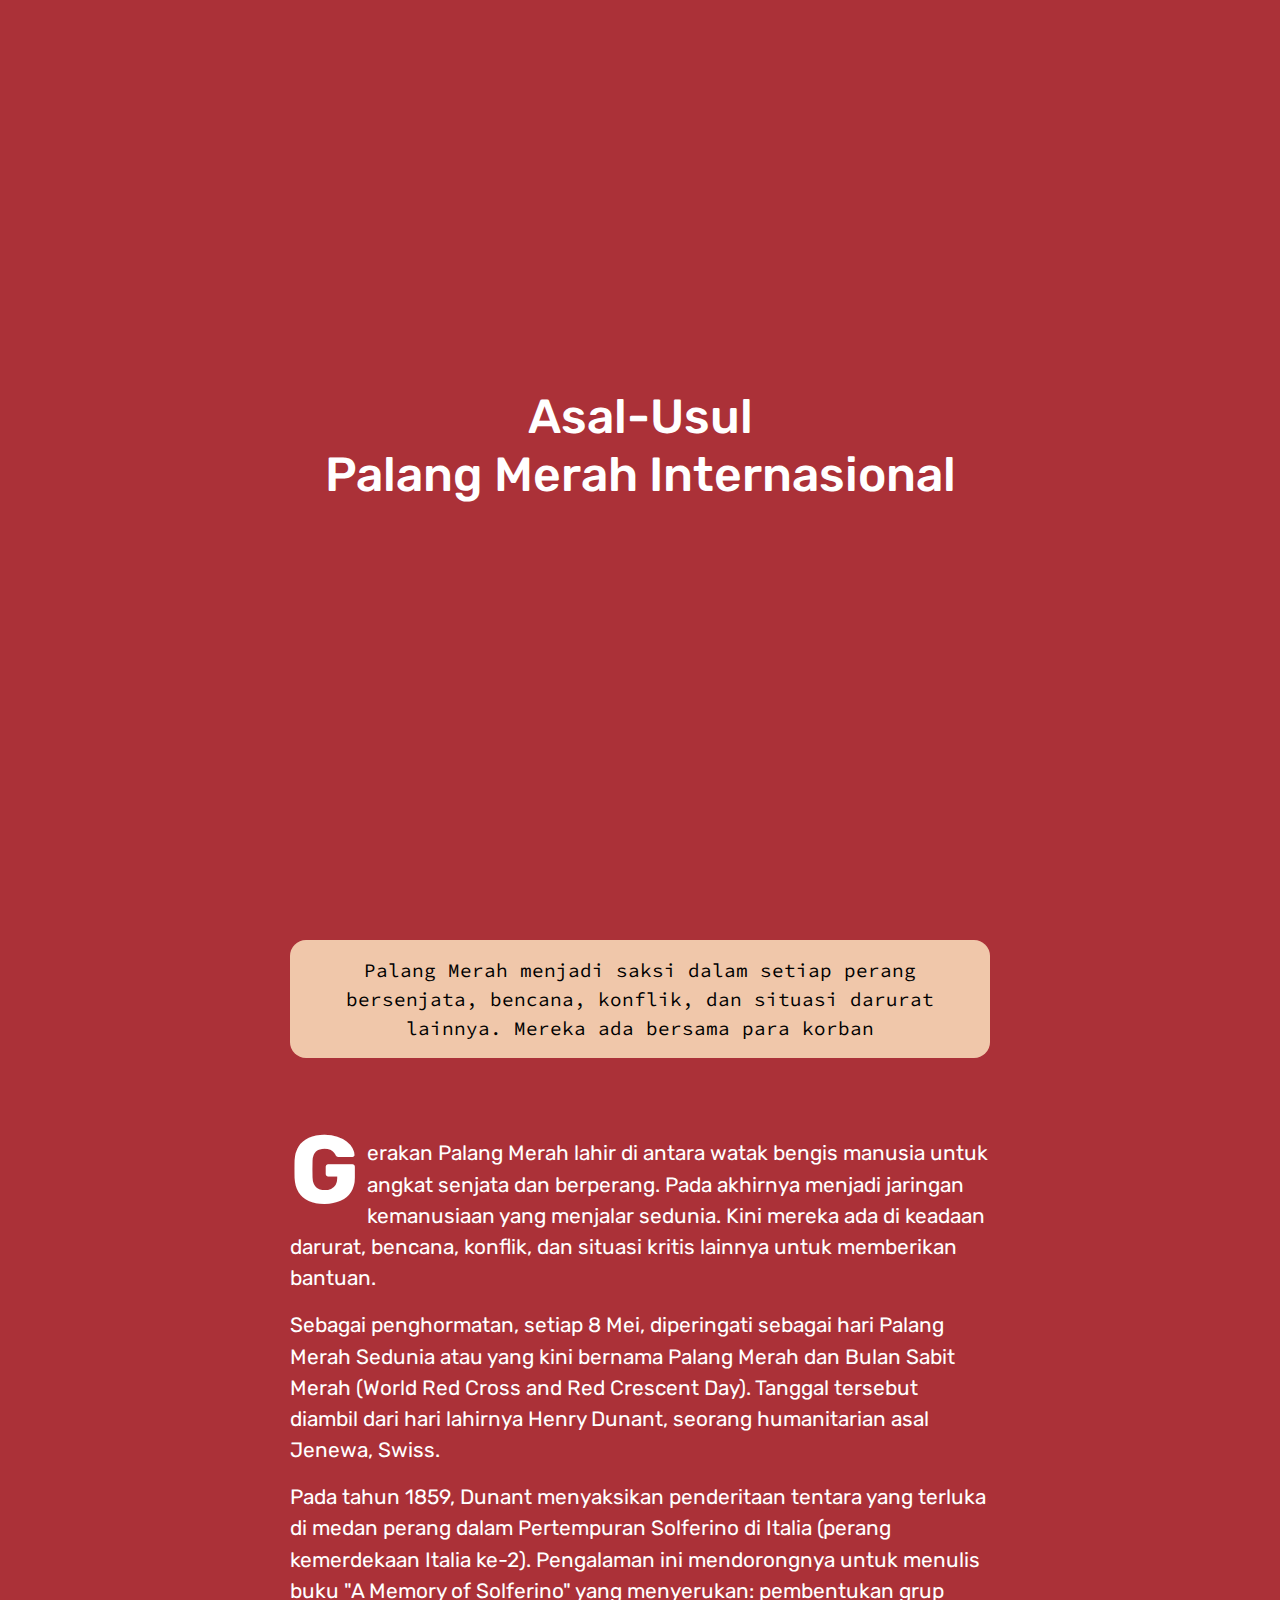
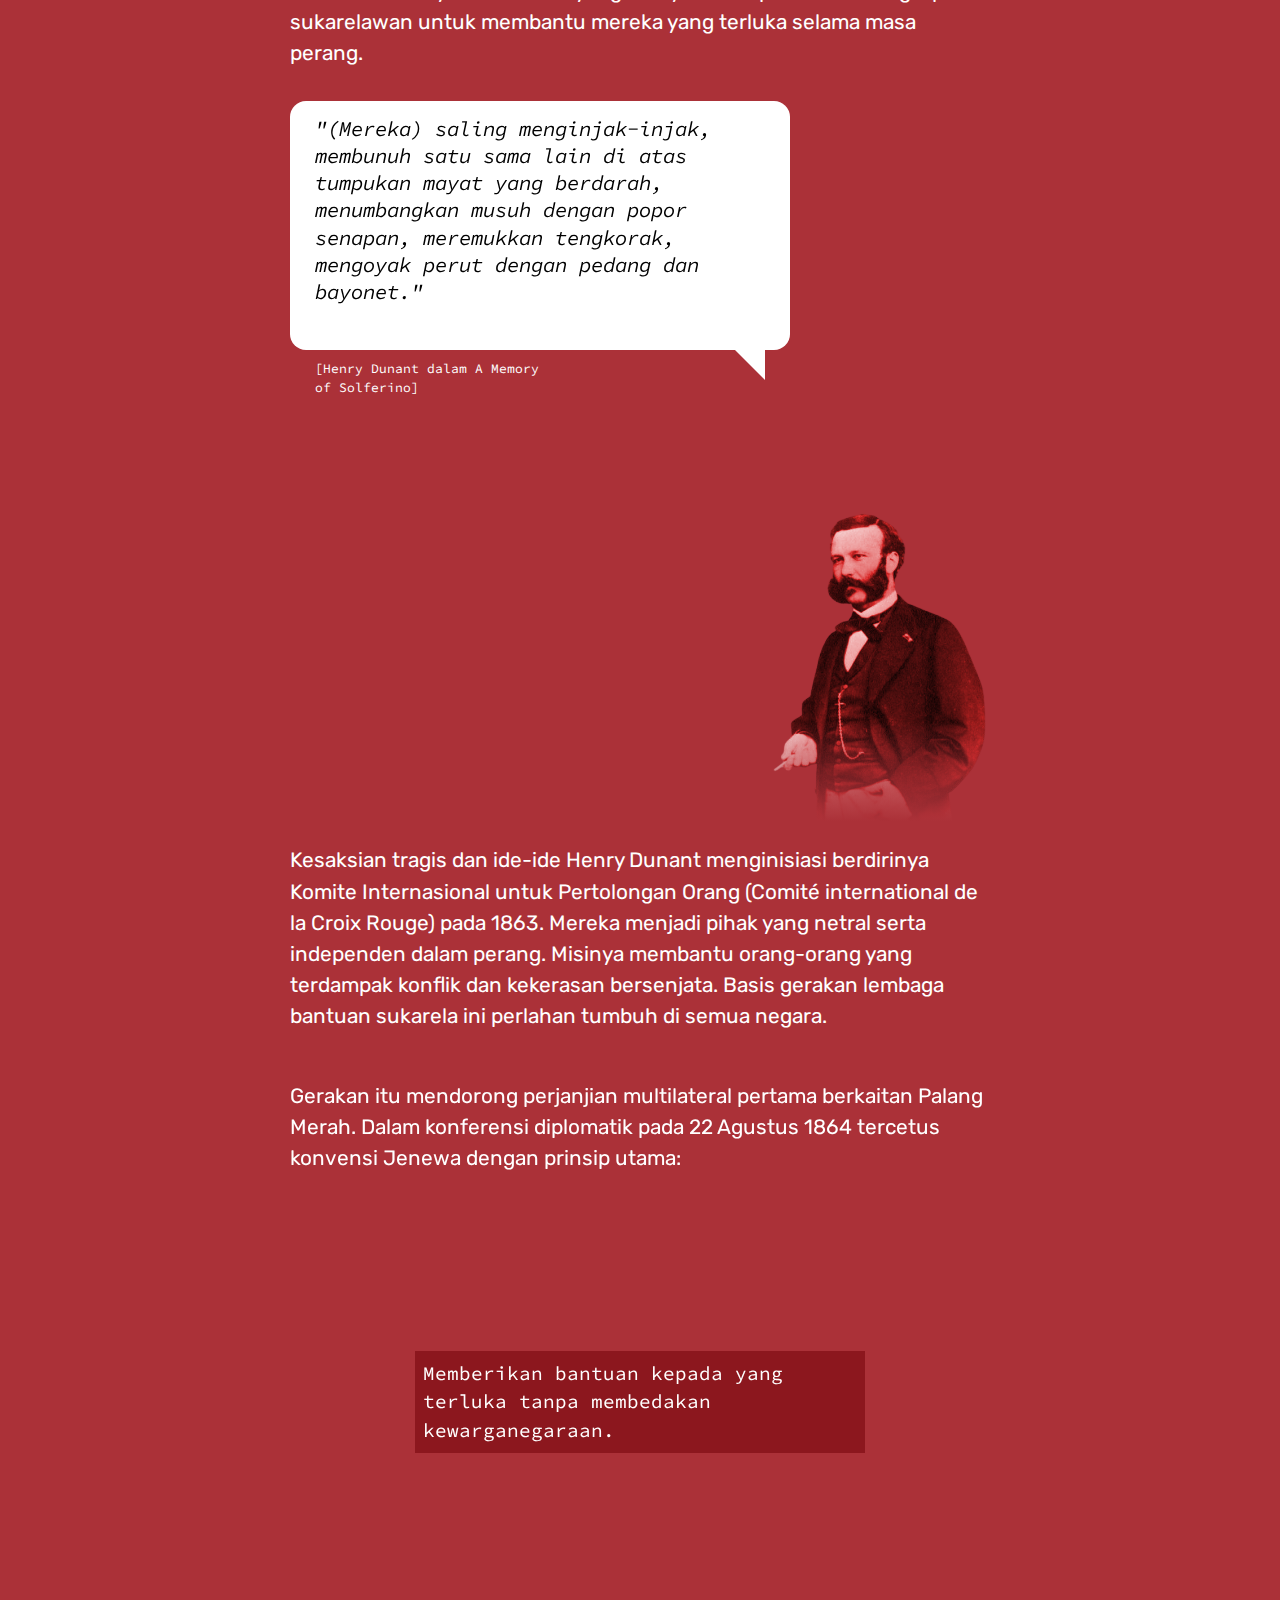
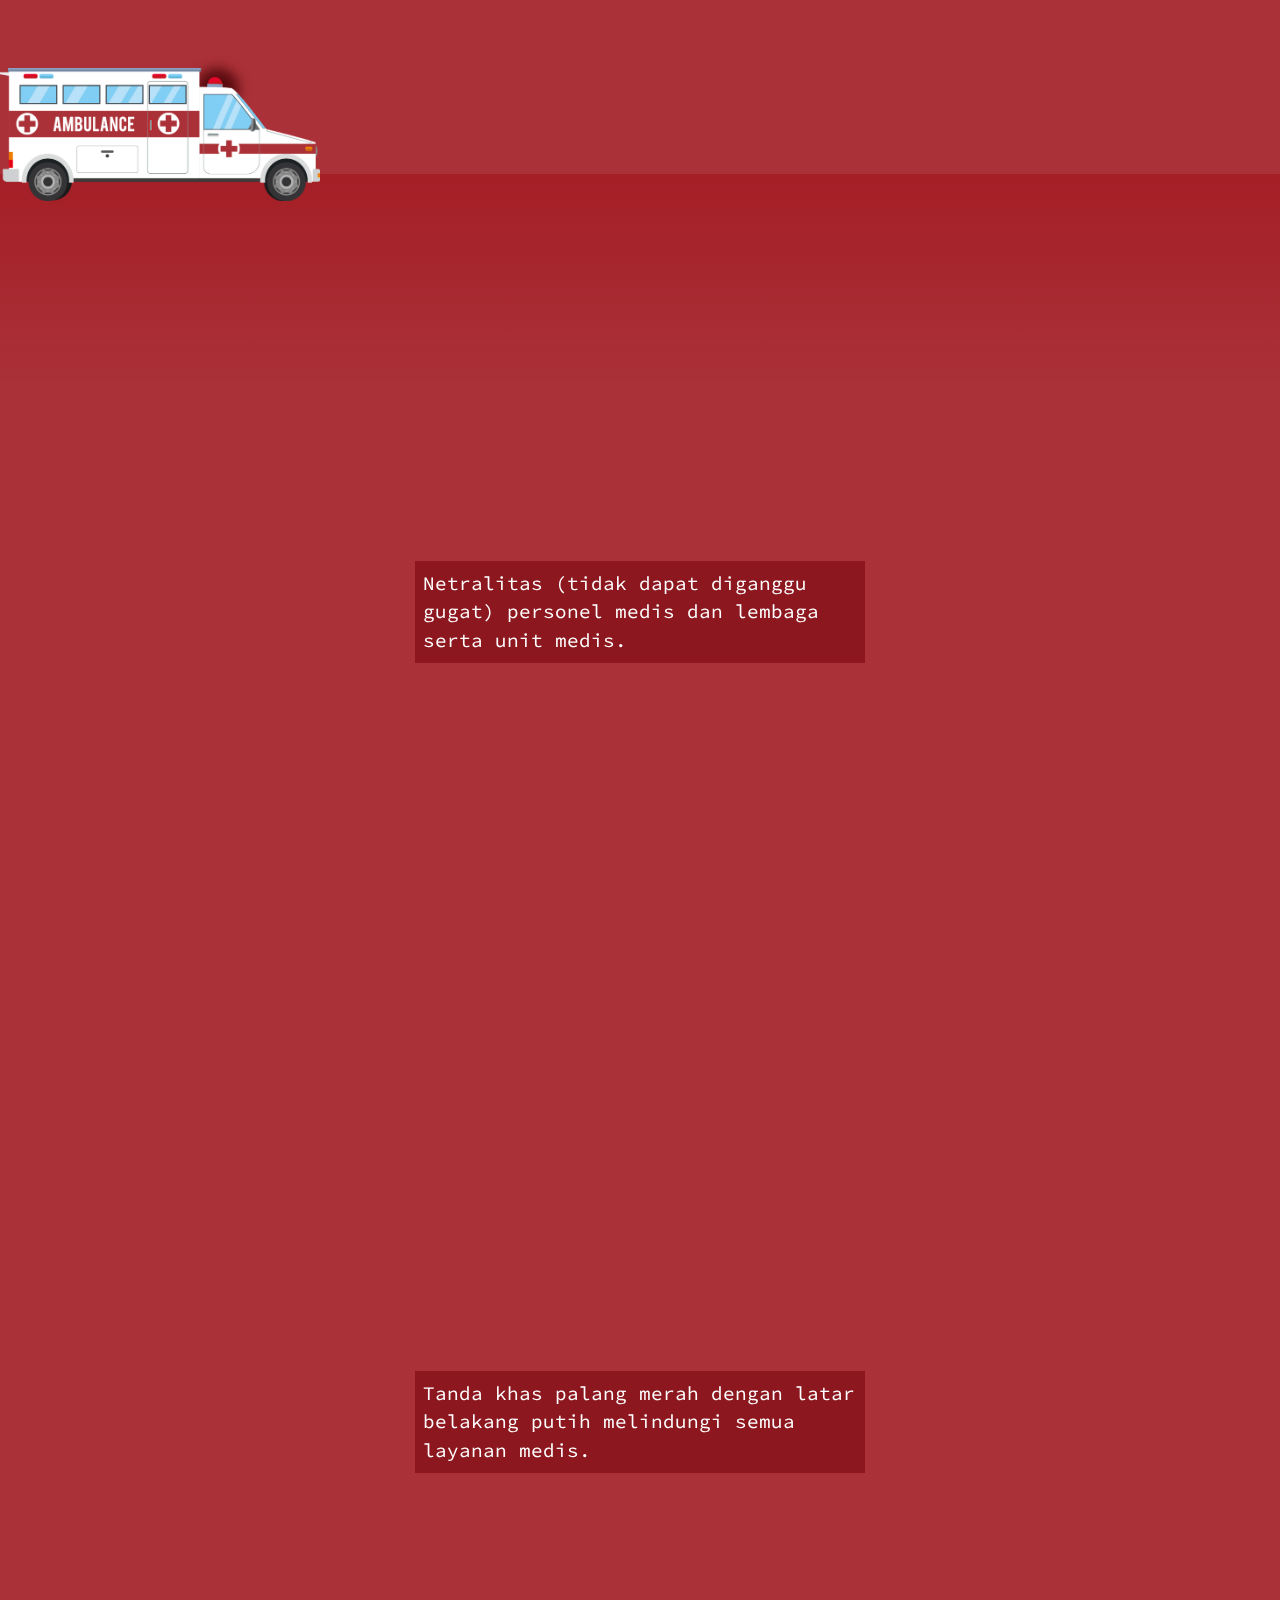
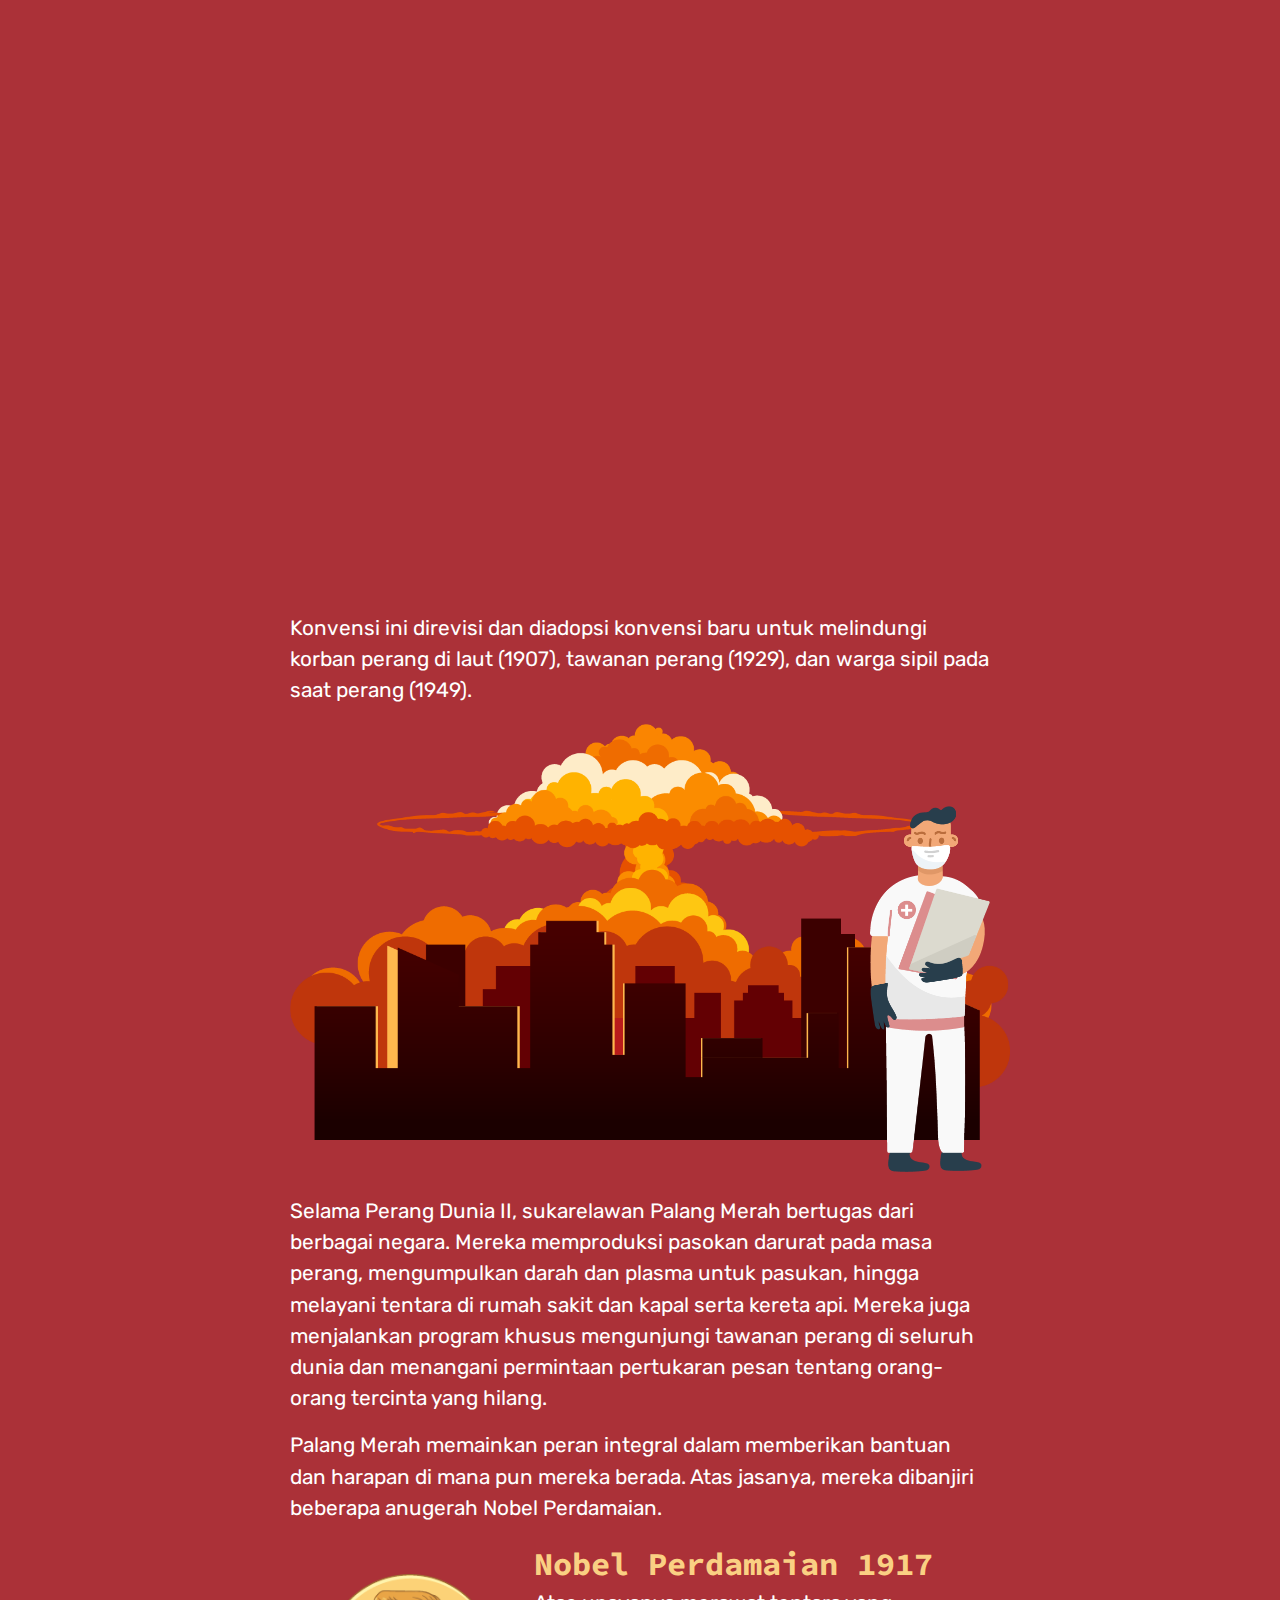
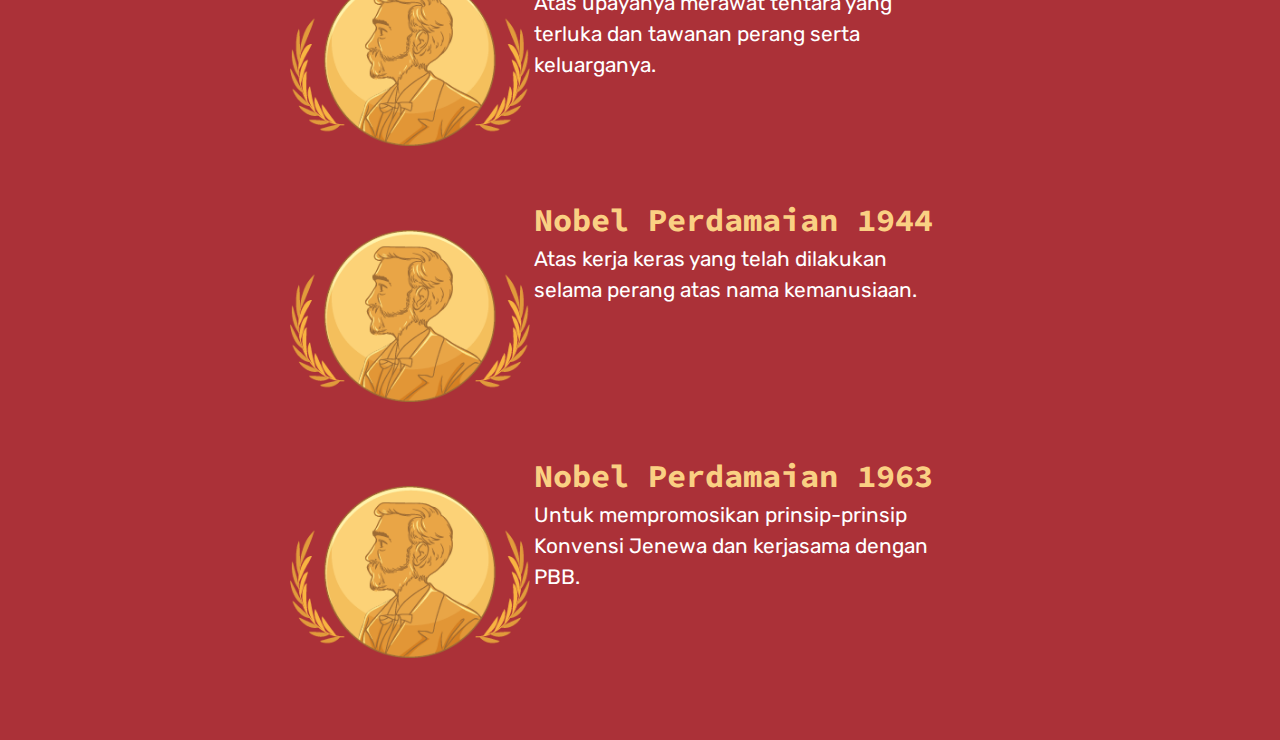
==== commit 425da369: "e3e" ====
--- a/index.html
+++ b/index.html
@@ -112,7 +112,7 @@
                     <br>
                     <p>Selama Perang Dunia II, sukarelawan Palang Merah bertugas dari berbagai negara. Mereka memproduksi pasokan darurat pada masa perang, mengumpulkan darah dan plasma untuk pasukan, hingga melayani tentara di rumah sakit dan kapal serta kereta api. Mereka juga menjalankan program khusus mengunjungi tawanan perang di seluruh dunia dan menangani permintaan pertukaran pesan tentang orang-orang tercinta yang hilang.</p>
                     <p>Palang Merah memainkan peran integral dalam memberikan bantuan dan harapan di mana pun mereka berada. Atas jasanya, mereka dibanjiri beberapa anugerah Nobel Perdamaian.</p>
-                    <div class="wrap-img">
+                    <div class="wrap-img fullx">
                         <div class="nobel">
                             <div class="nobel__img">
                                 <img src="img/nobel.png" alt="">
@@ -136,6 +136,23 @@
                                 </p>
                             </div>
                         </div>
+
+                        <div class="nobel">
+                            <div class="nobel__img">
+                                <img src="img/nobel.png" alt="">
+                            </div>
+                            <div class="nobel__data">
+                                <div class="nobel__title">Nobel Perdamaian 1963
+
+
+                                </div>
+                                <p>Untuk mempromosikan prinsip-prinsip Konvensi Jenewa dan kerjasama dengan PBB.
+
+
+                                    
+                                </p>
+                            </div>
+                        </div>
                     </div>
                 </div>
             </section>
--- a/sass/style.css
+++ b/sass/style.css
@@ -1,5 +1,5 @@
 @import url("https://fonts.googleapis.com/css2?family=Roboto:wght@400;900&family=Ubuntu&family=Rubik&family=Paytone+One&family=Source+Code+Pro:wght@400;900&family=Roboto+Slab&family=Mulish&display=swap");.preload{font-family:"Roboto Slab";color:#333;border-bottom:1px dashed #bbb;text-align:center}@media screen and (max-width: 768px){.preload{text-align:left}}.preload p{font-size:1.2rem;margin-bottom:16px}@media screen and (max-width: 768px){.preload p{font-size:1rem}}.labels{background:#840020;padding:4px 8px;color:white;text-transform:uppercase;width:fit-content;margin:0 auto 8px;font-size:1rem}@media screen and (max-width: 768px){.labels{margin:0}}.preloader{position:fixed;top:0;bottom:0;left:0;right:0;z-index:999999;background:#fff}.preloader .waiting{position:absolute;transform:translate(-50%, -50%);left:50%;top:50%}.preloader .animate{-webkit-animation-duration:0.5s;animation-duration:0.5s;-webkit-animation-fill-mode:both;animation-fill-mode:both;-webkit-animation-timing-function:linear;animation-timing-function:linear;animation-iteration-count:infinite;-webkit-animation-iteration-count:infinite;-webkit-animation-name:bounce;animation-name:bounce}@-webkit-keyframes bounce{0%,
         100%{-webkit-transform:translateX(0)}50%{-webkit-transform:translateX(-10px)}}@keyframes bounce{0%,
-        100%{transform:translateX(0)}50%{transform:translateX(-10px)}}.preloader .bounce{-webkit-animation-name:bounce;animation-name:bounce}section{padding:32px 0;background:#ab3138;min-height:100vh;z-index:11;position:relative}section h3{color:#ab3138}section .bg-block{background:white;padding:16px;border-radius:16px}section .text-center h3{font-size:2.5rem}section p,section li{font-size:1.3rem;color:#fff}@media screen and (max-width: 768px){section p,section li{font-size:1.2rem}}@media screen and (max-width: 400px){section p,section li{font-size:1rem}}.slick-next,.slick-prev{z-index:17 !important;width:40px;height:40px;border-radius:50%;background:rgba(206,147,82,0.8)}.slick-next:focus,.slick-next:hover,.slick-prev:focus,.slick-prev:hover{background:rgba(206,147,82,0.5)}.slick-next::before,.slick-prev::before{font-family:"fontAwesome" !important;font-size:32px !important;color:#fff !important;font-weight:700 !important}@media screen and (max-width: 766px){.slick-next::before,.slick-prev::before{font-size:32px !important}}.slick-prev{left:-16px !important}@media screen and (max-width: 768px){.slick-prev{left:-16px !important}}.slick-prev::before{content:"\f104" !important}.slick-next{right:-16px !important}@media screen and (max-width: 768px){.slick-next{right:-16px !important}}.slick-next::before{content:"\f105" !important}.sticky-mode{position:sticky;left:0;right:0;top:0;bottom:0;min-height:100vh}.wrap-detikx{width:700px;position:relative;margin:0 auto}@media screen and (max-width: 766px){.wrap-detikx{width:90%;margin:0 auto;display:block}}.totop{position:relative;z-index:19}.firstletter::first-letter{float:left;font-weight:bold;margin-right:8px;font-size:60px;font-size:6rem;line-height:40px;line-height:4rem;height:4rem;text-transform:uppercase}main{overflow-x:clip;background:#fafafa}html,body{position:relative;height:100%;font-family:"Rubik" !important}h4,h5{font-family:"Rubik", sans-serif !important;font-weight:bold}.slick-slide{margin:0 8px}.slick-list{margin:0 -8px}.img{width:100%}.img img{width:100%;height:100%;object-fit:cover}.hello{width:100%;height:auto;margin-top:8px;border-radius:16px;margin-bottom:16px;position:relative}.hello .content{padding:16px 16px;position:relative;z-index:2}.hello .content p{margin-bottom:0}section .nav-pills .nav-link.active,section .nav-pills .show>.nav-link{background:#333;color:white}section .nav-pills .nav-link{border-radius:25px}.dashboard-content{display:none}#nav.no_index,#share{z-index:21}.footer{z-index:22}.share_icon>a i{font-size:25px !important;line-height:initial !important}@media screen and (max-width: 766px){.share_icon>a i{font-size:16px !important;line-height:initial !important;width:30px !important;height:30px !important}}#nav{backdrop-filter:blur(11px)}.bg-blues{background:#fafafa !important}.share_icon>a{padding:0 !important}.baca-detikx .bacajuga_box{display:initial !important}.baca-detikx .bacajuga_box .container{display:none}.baca-detikx .bacajuga{width:100% !important;display:block}.baca-detikx .bacajuga a{display:inline-block;padding:0px;width:47% !important;margin:0 8px;border-radius:24px;position:relative;height:320px;text-align:left}.baca-detikx .bacajuga a::after{border-radius:24px}@media screen and (max-width: 766px){.baca-detikx .bacajuga a{width:100% !important;margin:4px 0}}.baca-detikx .bacajuga a:hover{text-decoration:none;color:orange !important}.baca-detikx .bacajuga a article{position:absolute;top:initial;width:100%;background:linear-gradient(to top, #000, transparent);padding:8px 16px;border-radius:24px;bottom:0;transform:initial}.baca-detikx .bacajuga a article h2{font-family:"Rubik" !important;font-size:1.2rem}.haha,.hahad{background:white;border-radius:16px;padding:0px 8px;position:absolute;top:165px;right:0}@media screen and (max-width: 768px){.haha,.hahad{display:none;color:#333;top:140px}}.haha:hover,.hahad:hover{background:rgba(206,147,82,0.5)}.all-helping{position:absolute;inset:0;background:#fff;text-align:center;width:100%;height:100%;z-index:17}.slider{display:none}.slider.slick-initialized{display:block}.banner .title{position:absolute;transform:translate(-50%, -50%);left:50%;top:50%}@media screen and (max-width: 768px){.banner .title{width:100%}}.banner .title h2{font-size:3rem;text-align:center;color:white}@media screen and (max-width: 768px){.banner .title h2{font-size:2.4rem}}.pembukaan{min-height:auto}.pembukaan .hello{background:#f0c7aa}.pembukaan .hello p{color:black;font-family:"Source Code Pro";font-size:1.2rem;text-align:center}@media screen and (max-width: 768px){.pembukaan .hello p{text-align:left}}.data .quotationx{position:relative;width:100%;height:80vh}@media screen and (max-width: 768px){.data .quotationx{height:65vh}}.data .quotationx .img{width:220px;height:auto;position:absolute;right:0;bottom:0}@media screen and (max-width: 768px){.data .quotationx .img{width:230px;height:auto;position:absolute;right:-16px;bottom:0;z-index:3}}.data .quotationx .img::before{content:"";position:absolute;bottom:0;left:0;right:0;width:100%;height:100px;background:linear-gradient(to top, #ab3138, transparent)}@media screen and (max-width: 768px){.data .quotationx .img::before{height:60px}}.data .quotationx .img img{width:100%;height:100%;object-fit:contain}.data .l-quote{position:relative;width:500px;padding:15px 25px 20px;margin:32px 0;color:#fff;border-radius:16px;background:#fff}@media screen and (max-width: 768px){.data .l-quote{width:100%;margin:20px auto}}.data .namanya{position:absolute;bottom:-48px;width:46%;font-family:'Source Code Pro';font-size:13px;color:white}@media screen and (max-width: 768px){.data .namanya{position:absolute;bottom:-45px;width:50%;font-family:'Source Code Pro';font-size:.8rem;color:white;left:0px}}.data .quote:after{transform:rotate(90deg);content:"";position:absolute;top:100%;right:25px;border-width:30px 30px 0 0;border-style:solid;border-color:#fff transparent}@media screen and (max-width: 768px){.data .quote:after{transform:rotate(0deg)}}.data blockquote{margin:0 0 1.5rem;font:italic 26px / 1.3 "Source Code Pro", serif}.data blockquote p{color:black}.data .autoplay .slick-next{right:initial !important;left:20%}@media screen and (max-width: 768px){.data .autoplay .slick-next{right:0 !important;left:initial !important}}.data .autoplay .slick-prev{left:0% !important;padding:0 8px !important}@media screen and (max-width: 768px){.data .autoplay .slick-prev{right:15% !important;left:initial !important}}.data .autoplay .slick-next,.data .autoplay .slick-prev{width:24px !important;background:rgba(0,0,0,0.2);top:115%;height:24px !important;padding:0px 10px}@media screen and (max-width: 768px){.data .autoplay .slick-next,.data .autoplay .slick-prev{top:105%;width:20px !important;height:20px !important;padding:0 6px !important}}.data .autoplay .slick-next::before,.data .autoplay .slick-prev::before{font-size:20px !important}@media screen and (max-width: 768px){.data .autoplay .slick-next::before,.data .autoplay .slick-prev::before{font-size:18px !important}}.data .wrap-img{position:relative;height:450px;display:block}@media screen and (max-width: 768px){.data .wrap-img{height:255px}}.data .imagex{width:720px;margin:0 auto 32px;height:auto;position:absolute;bottom:0;left:0;right:0}@media screen and (max-width: 768px){.data .imagex{width:130%;margin:0 -36px}}.data .imagex img{width:100%;height:100%;object-fit:contain}.data .perawat{position:absolute;bottom:0;right:0;width:120px;height:auto}@media screen and (max-width: 768px){.data .perawat{bottom:0;width:80px}}.data .perawat img{width:100%;height:100%;object-fit:contain}.data .nobel{margin:16px 0}.data .nobel__title{font-family:'Source Code Pro';vertical-align:top;font-size:2rem;color:#fad083;font-weight:bold;position:relative}@media screen and (max-width: 768px){.data .nobel__title{margin-bottom:8px;line-height:1.5rem;font-size:1.3rem}}.data .nobel__data{display:inline-block;width:60%;color:white;vertical-align:top}.data .nobel__img{width:240px;height:240px;display:inline-block}@media screen and (max-width: 768px){.data .nobel__img{width:125px;height:125px}}.data .nobel__img img{width:100%;height:100%;object-fit:contain}.countings{color:black;position:absolute;bottom:5%;left:13%;font-size:13px}.countings .totalx,.countings .now{color:black}.ambulancex{padding:0}@keyframes banner2{0%{transform:rotateY(180deg);right:-270px}50%{transform:rotateY(180deg);right:100%}51%{transform:rotateY(0deg);right:calc(100% + 270px)}100%{transform:rotateY(0deg);right:-270px}}.ambulancex .img-sticky{width:320px;height:auto;position:absolute;bottom:20%;animation:linear infinite;animation-name:banner2;animation-duration:20s}@keyframes sirine{0%,
+        100%{transform:translateX(0)}50%{transform:translateX(-10px)}}.preloader .bounce{-webkit-animation-name:bounce;animation-name:bounce}section{padding:32px 0;background:#ab3138;min-height:100vh;z-index:11;position:relative}section h3{color:#ab3138}section .bg-block{background:white;padding:16px;border-radius:16px}section .text-center h3{font-size:2.5rem}section p,section li{font-size:1.3rem;color:#fff}@media screen and (max-width: 768px){section p,section li{font-size:1.2rem}}@media screen and (max-width: 400px){section p,section li{font-size:1rem}}.slick-next,.slick-prev{z-index:17 !important;width:40px;height:40px;border-radius:50%;background:rgba(206,147,82,0.8)}.slick-next:focus,.slick-next:hover,.slick-prev:focus,.slick-prev:hover{background:rgba(206,147,82,0.5)}.slick-next::before,.slick-prev::before{font-family:"fontAwesome" !important;font-size:32px !important;color:#fff !important;font-weight:700 !important}@media screen and (max-width: 766px){.slick-next::before,.slick-prev::before{font-size:32px !important}}.slick-prev{left:-16px !important}@media screen and (max-width: 768px){.slick-prev{left:-16px !important}}.slick-prev::before{content:"\f104" !important}.slick-next{right:-16px !important}@media screen and (max-width: 768px){.slick-next{right:-16px !important}}.slick-next::before{content:"\f105" !important}.sticky-mode{position:sticky;left:0;right:0;top:0;bottom:0;min-height:100vh}.wrap-detikx{width:700px;position:relative;margin:0 auto}@media screen and (max-width: 766px){.wrap-detikx{width:90%;margin:0 auto;display:block}}.totop{position:relative;z-index:19}.firstletter::first-letter{float:left;font-weight:bold;margin-right:8px;font-size:60px;font-size:6rem;line-height:40px;line-height:4rem;height:4rem;text-transform:uppercase}main{overflow-x:clip;background:#fafafa}html,body{position:relative;height:100%;font-family:"Rubik" !important}h4,h5{font-family:"Rubik", sans-serif !important;font-weight:bold}.slick-slide{margin:0 8px}.slick-list{margin:0 -8px}.img{width:100%}.img img{width:100%;height:100%;object-fit:cover}.hello{width:100%;height:auto;margin-top:8px;border-radius:16px;margin-bottom:16px;position:relative}.hello .content{padding:16px 16px;position:relative;z-index:2}.hello .content p{margin-bottom:0}section .nav-pills .nav-link.active,section .nav-pills .show>.nav-link{background:#333;color:white}section .nav-pills .nav-link{border-radius:25px}.dashboard-content{display:none}#nav.no_index,#share{z-index:21}.footer{z-index:22}.share_icon>a i{font-size:25px !important;line-height:initial !important}@media screen and (max-width: 766px){.share_icon>a i{font-size:16px !important;line-height:initial !important;width:30px !important;height:30px !important}}#nav{backdrop-filter:blur(11px)}.bg-blues{background:#fafafa !important}.share_icon>a{padding:0 !important}.baca-detikx .bacajuga_box{display:initial !important}.baca-detikx .bacajuga_box .container{display:none}.baca-detikx .bacajuga{width:100% !important;display:block}.baca-detikx .bacajuga a{display:inline-block;padding:0px;width:47% !important;margin:0 8px;border-radius:24px;position:relative;height:320px;text-align:left}.baca-detikx .bacajuga a::after{border-radius:24px}@media screen and (max-width: 766px){.baca-detikx .bacajuga a{width:100% !important;margin:4px 0}}.baca-detikx .bacajuga a:hover{text-decoration:none;color:orange !important}.baca-detikx .bacajuga a article{position:absolute;top:initial;width:100%;background:linear-gradient(to top, #000, transparent);padding:8px 16px;border-radius:24px;bottom:0;transform:initial}.baca-detikx .bacajuga a article h2{font-family:"Rubik" !important;font-size:1.2rem}.haha,.hahad{background:white;border-radius:16px;padding:0px 8px;position:absolute;top:165px;right:0}@media screen and (max-width: 768px){.haha,.hahad{display:none;color:#333;top:140px}}.haha:hover,.hahad:hover{background:rgba(206,147,82,0.5)}.all-helping{position:absolute;inset:0;background:#fff;text-align:center;width:100%;height:100%;z-index:17}.slider{display:none}.slider.slick-initialized{display:block}.banner .title{position:absolute;transform:translate(-50%, -50%);left:50%;top:50%}@media screen and (max-width: 768px){.banner .title{width:100%}}.banner .title h2{font-size:3rem;text-align:center;color:white}@media screen and (max-width: 768px){.banner .title h2{font-size:2.4rem}}.pembukaan{min-height:auto}.pembukaan .hello{background:#f0c7aa}.pembukaan .hello p{color:black;font-family:"Source Code Pro";font-size:1.2rem;text-align:center}@media screen and (max-width: 768px){.pembukaan .hello p{text-align:left}}.data .quotationx{position:relative;width:100%;height:80vh}@media screen and (max-width: 768px){.data .quotationx{height:65vh}}.data .quotationx .img{width:220px;height:auto;position:absolute;right:0;bottom:0}@media screen and (max-width: 768px){.data .quotationx .img{width:230px;height:auto;position:absolute;right:-16px;bottom:0;z-index:3}}.data .quotationx .img::before{content:"";position:absolute;bottom:0;left:0;right:0;width:100%;height:100px;background:linear-gradient(to top, #ab3138, transparent)}@media screen and (max-width: 768px){.data .quotationx .img::before{height:60px}}.data .quotationx .img img{width:100%;height:100%;object-fit:contain}.data .l-quote{position:relative;width:500px;padding:15px 25px 20px;margin:32px 0;color:#fff;border-radius:16px;background:#fff}@media screen and (max-width: 768px){.data .l-quote{width:100%;margin:20px auto}}.data .namanya{position:absolute;bottom:-48px;width:46%;font-family:'Source Code Pro';font-size:13px;color:white}@media screen and (max-width: 768px){.data .namanya{position:absolute;bottom:-45px;width:50%;font-family:'Source Code Pro';font-size:.8rem;color:white;left:0px}}.data .quote:after{transform:rotate(90deg);content:"";position:absolute;top:100%;right:25px;border-width:30px 30px 0 0;border-style:solid;border-color:#fff transparent}@media screen and (max-width: 768px){.data .quote:after{transform:rotate(0deg)}}.data blockquote{margin:0 0 1.5rem;font:italic 26px / 1.3 "Source Code Pro", serif}.data blockquote p{color:black}.data .autoplay .slick-next{right:initial !important;left:20%}@media screen and (max-width: 768px){.data .autoplay .slick-next{right:0 !important;left:initial !important}}.data .autoplay .slick-prev{left:0% !important;padding:0 8px !important}@media screen and (max-width: 768px){.data .autoplay .slick-prev{right:15% !important;left:initial !important}}.data .autoplay .slick-next,.data .autoplay .slick-prev{width:24px !important;background:rgba(0,0,0,0.2);top:115%;height:24px !important;padding:0px 10px}@media screen and (max-width: 768px){.data .autoplay .slick-next,.data .autoplay .slick-prev{top:105%;width:20px !important;height:20px !important;padding:0 6px !important}}.data .autoplay .slick-next::before,.data .autoplay .slick-prev::before{font-size:20px !important}@media screen and (max-width: 768px){.data .autoplay .slick-next::before,.data .autoplay .slick-prev::before{font-size:18px !important}}.data .fullx{height:auto !important}.data .wrap-img{position:relative;height:450px;display:block}@media screen and (max-width: 768px){.data .wrap-img{height:255px}}.data .imagex{width:720px;margin:0 auto 32px;height:auto;position:absolute;bottom:0;left:0;right:0}@media screen and (max-width: 768px){.data .imagex{width:130%;margin:0 -36px}}.data .imagex img{width:100%;height:100%;object-fit:contain}.data .perawat{position:absolute;bottom:0;right:0;width:120px;height:auto}@media screen and (max-width: 768px){.data .perawat{bottom:0;width:80px}}.data .perawat img{width:100%;height:100%;object-fit:contain}.data .nobel{margin:16px 0}.data .nobel__title{font-family:'Source Code Pro';vertical-align:top;font-size:2rem;color:#fad083;font-weight:bold;position:relative}@media screen and (max-width: 768px){.data .nobel__title{margin-bottom:8px;line-height:1.5rem;font-size:1.3rem}}.data .nobel__data{display:inline-block;width:60%;color:white;vertical-align:top}.data .nobel__img{width:240px;height:240px;display:inline-block}@media screen and (max-width: 768px){.data .nobel__img{width:125px;height:125px}}.data .nobel__img img{width:100%;height:100%;object-fit:contain}.countings{color:black;position:absolute;bottom:5%;left:13%;font-size:13px}.countings .totalx,.countings .now{color:black}.ambulancex{padding:0}@keyframes banner2{0%{transform:rotateY(180deg);right:-270px}50%{transform:rotateY(180deg);right:100%}51%{transform:rotateY(0deg);right:calc(100% + 270px)}100%{transform:rotateY(0deg);right:-270px}}.ambulancex .img-sticky{width:320px;height:auto;position:absolute;bottom:20%;animation:linear infinite;animation-name:banner2;animation-duration:20s}@keyframes sirine{0%,
             100%{box-shadow:2px 3px 12px 14px #590c10}50%{box-shadow:2px 3px 12px 14px transparent}}.ambulancex .img-sticky::before{content:"";position:absolute;left:208px;bottom:80%;width:15px;height:15px;background:transparent;border-radius:50%;z-index:-1;animation:sirine 1s linear infinite;box-shadow:2px 3px 12px 14px #590c10}@media screen and (max-width: 768px){.ambulancex .img-sticky::before{left:142px;bottom:82%;width:8px;height:8px}}@media screen and (max-width: 768px){.ambulancex .img-sticky{width:220px;animation-duration:12s}}.ambulancex .img-sticky img{width:100%;height:100%;object-fit:contain}.ambulancex .sticky-mode{background:linear-gradient(to top, transparent, #a41f26 23%, transparent 23%)}.ambulancex .wrap-detikx{margin-top:-100vh}.ambulancex .h-100vh{height:90vh}.ambulancex .h-50vh{height:30vh}.ambulancex .contents{width:450px;background:#8c171e;padding:8px;margin:0 auto}@media screen and (max-width: 768px){.ambulancex .contents{width:100%}}.ambulancex .contents p{font-size:1.2rem;margin-bottom:0;font-family:"Source Code Pro"}.ambulancex .ambulance .img{width:250px;height:auto}@media screen and (max-width: 768px){.ambulancex .ambulance .img{width:150px}}.ambulancex .ambulance .img img{width:100%;height:100%;object-fit:contain}.ambulancex .ambulance .contents{width:250px;background:#8c171e;padding:8px}.ambulancex .ambulance .contents p{font-size:14px;margin-bottom:0;font-family:"Source Code Pro"}
 /*# sourceMappingURL=style.css.map */
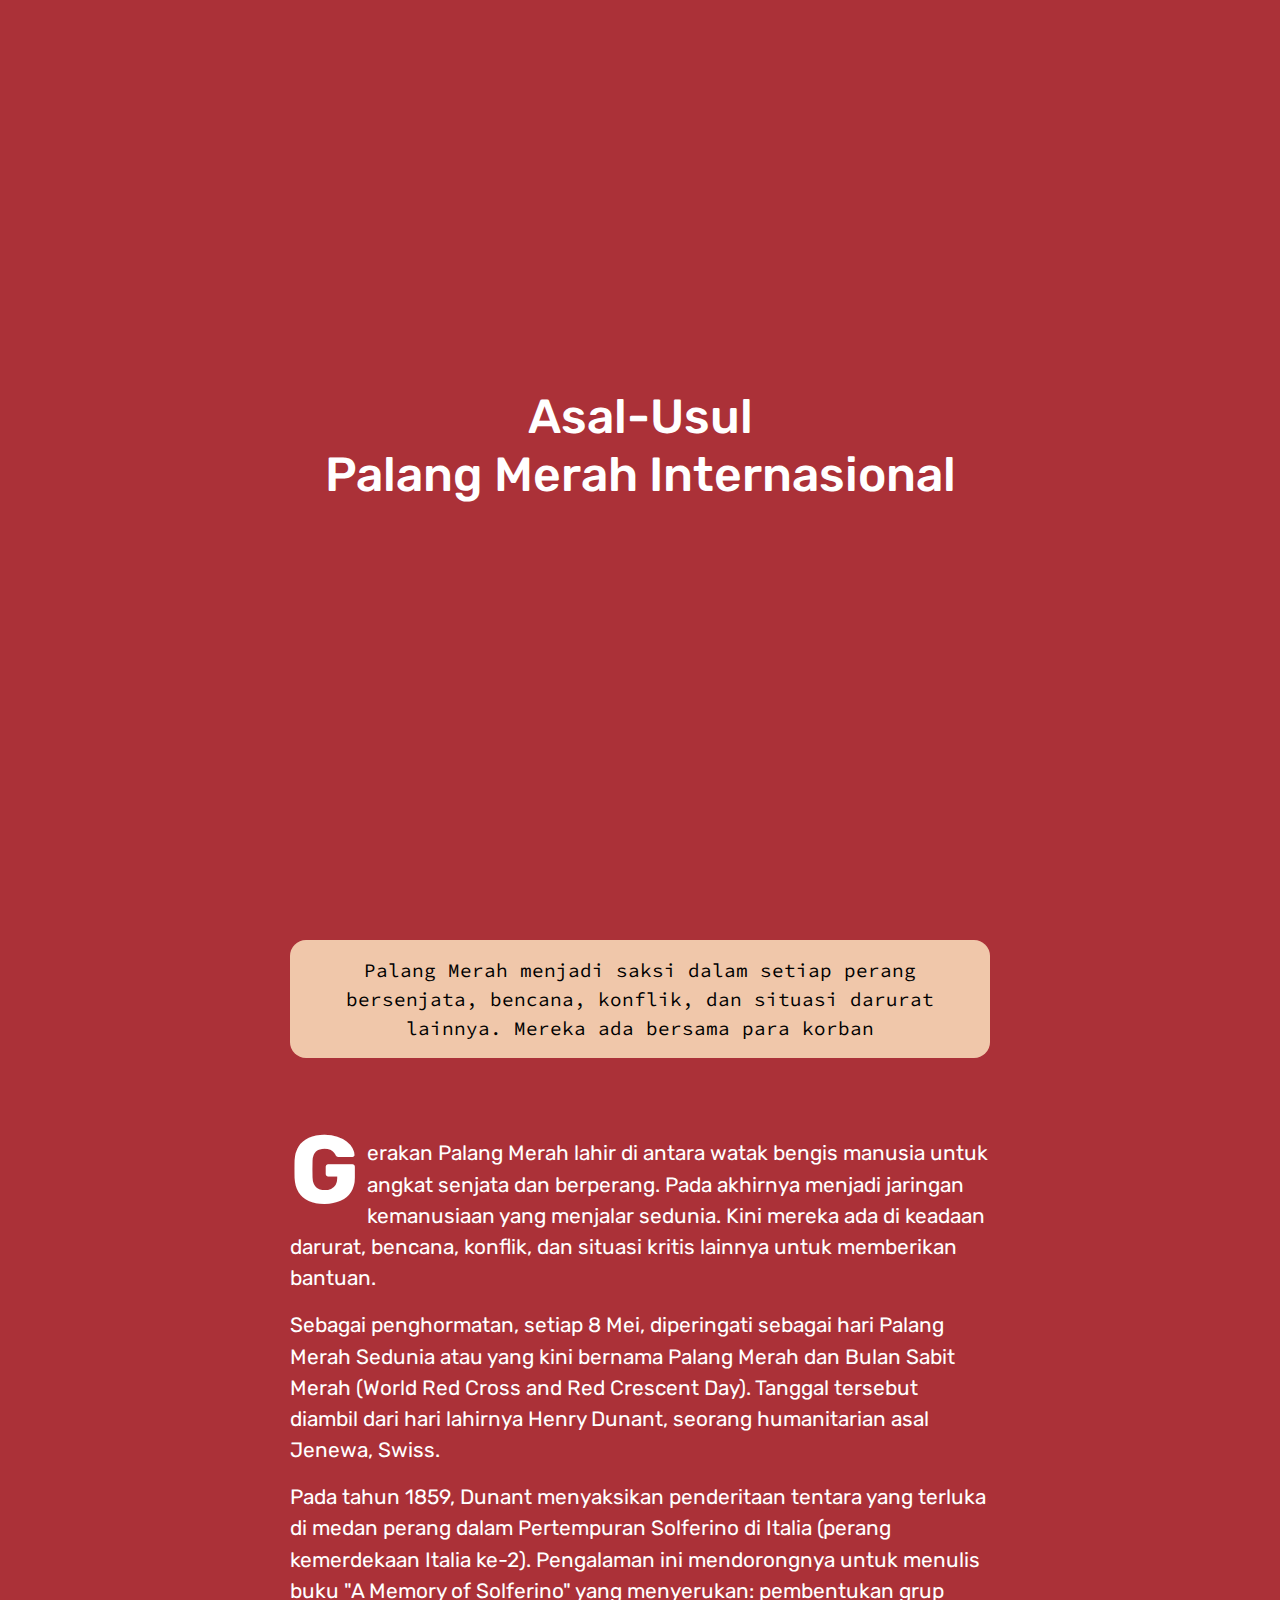
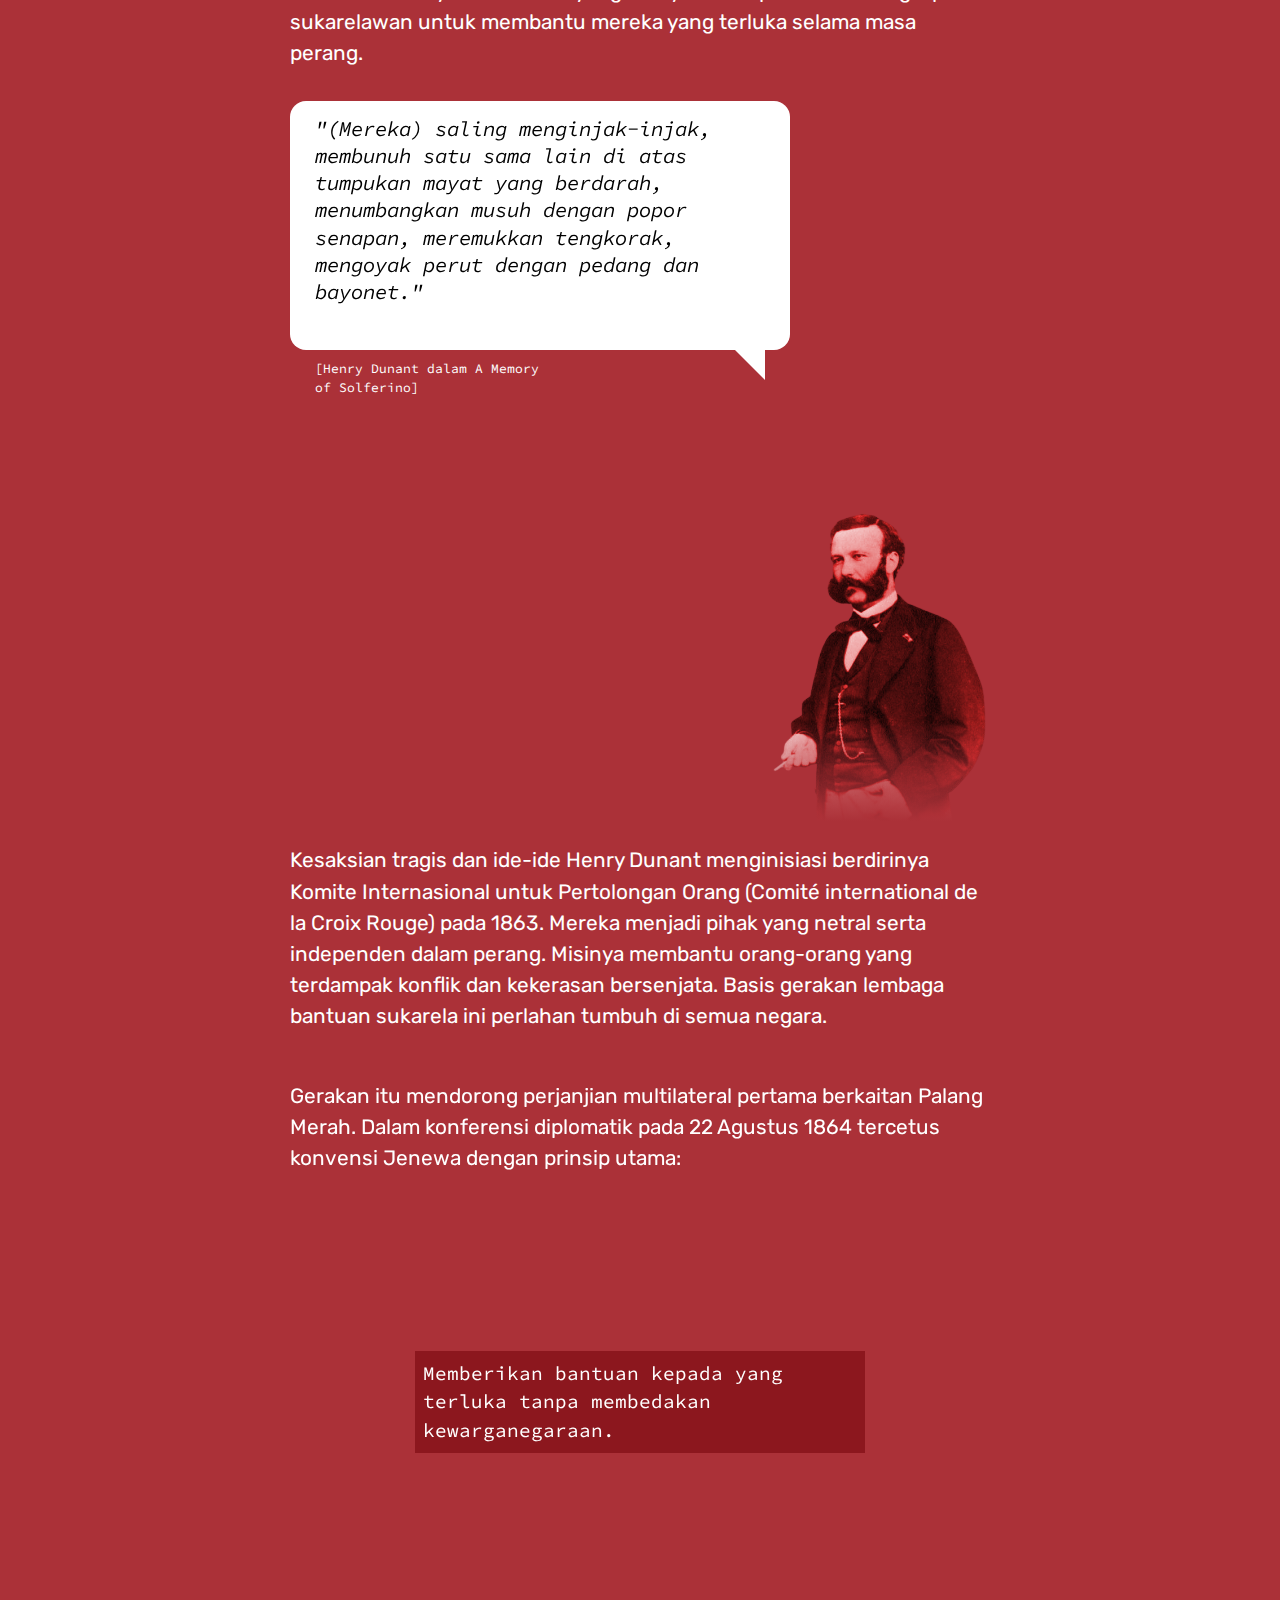
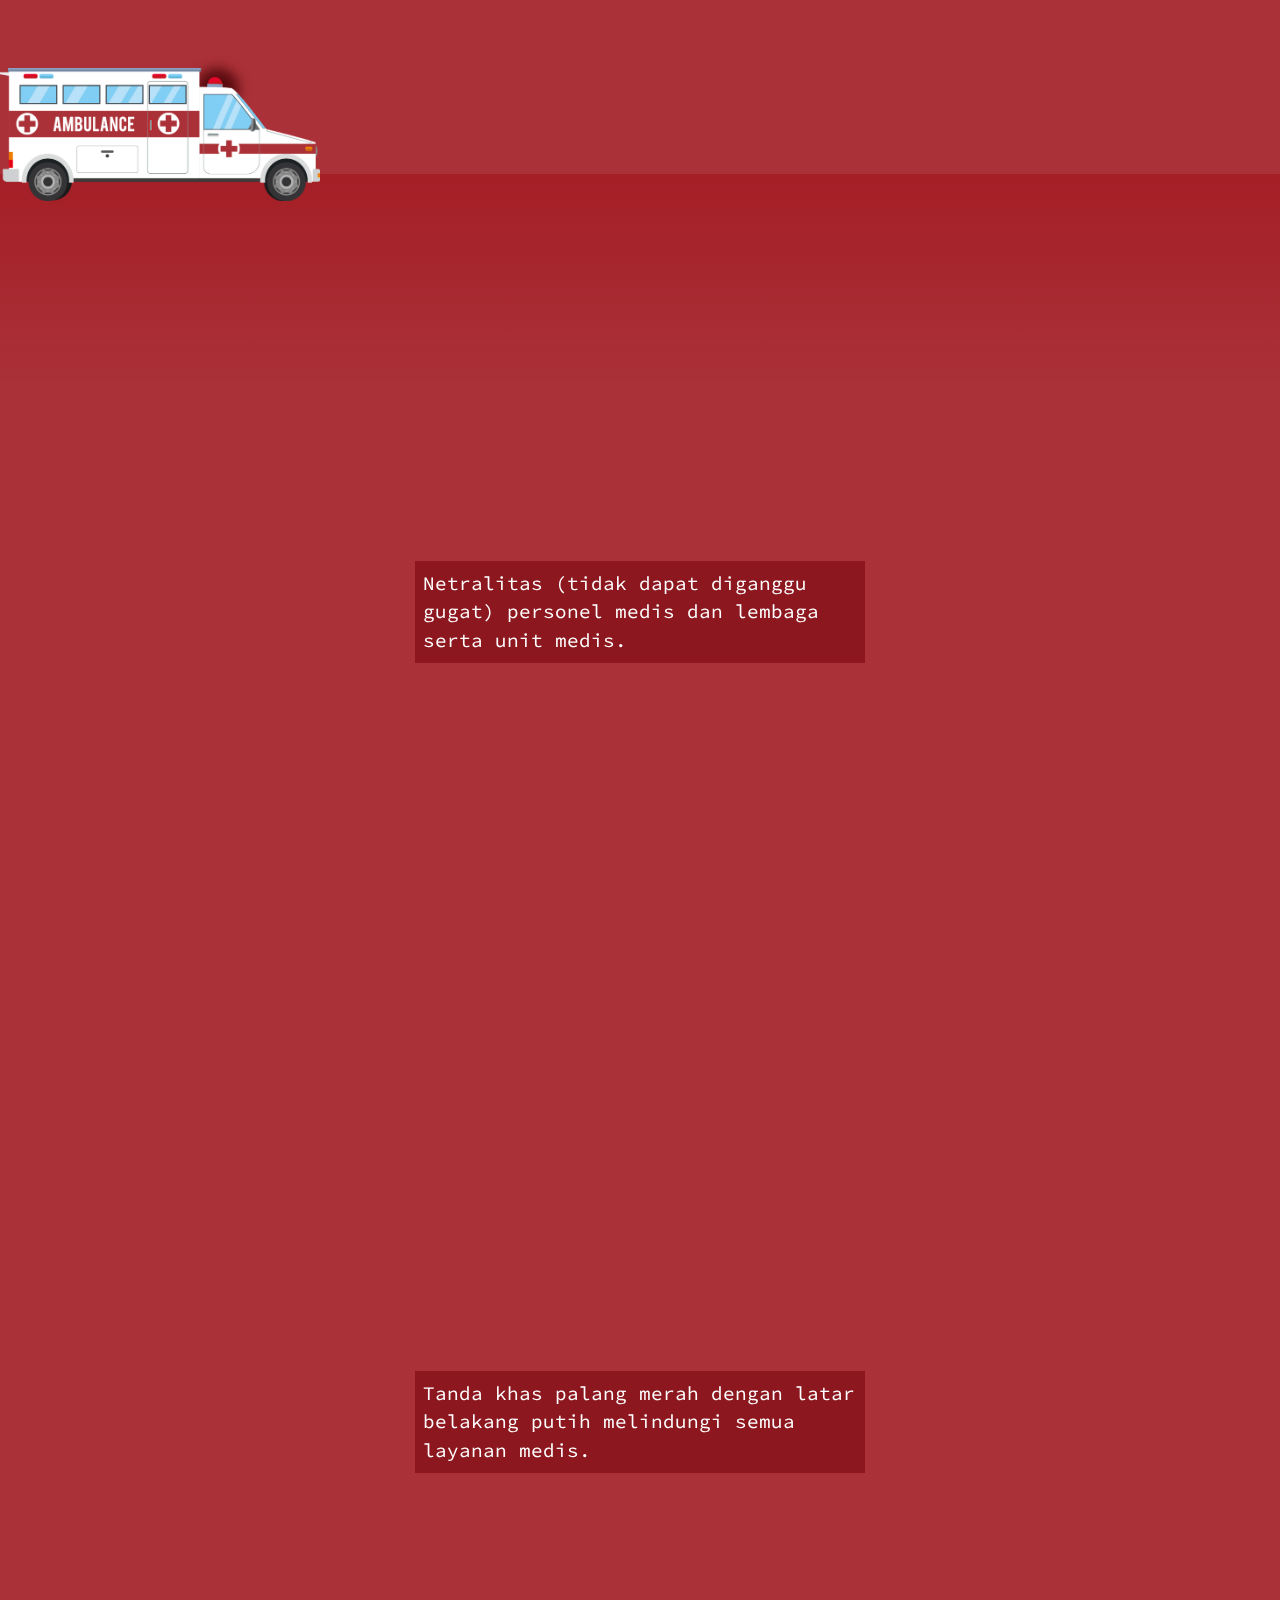
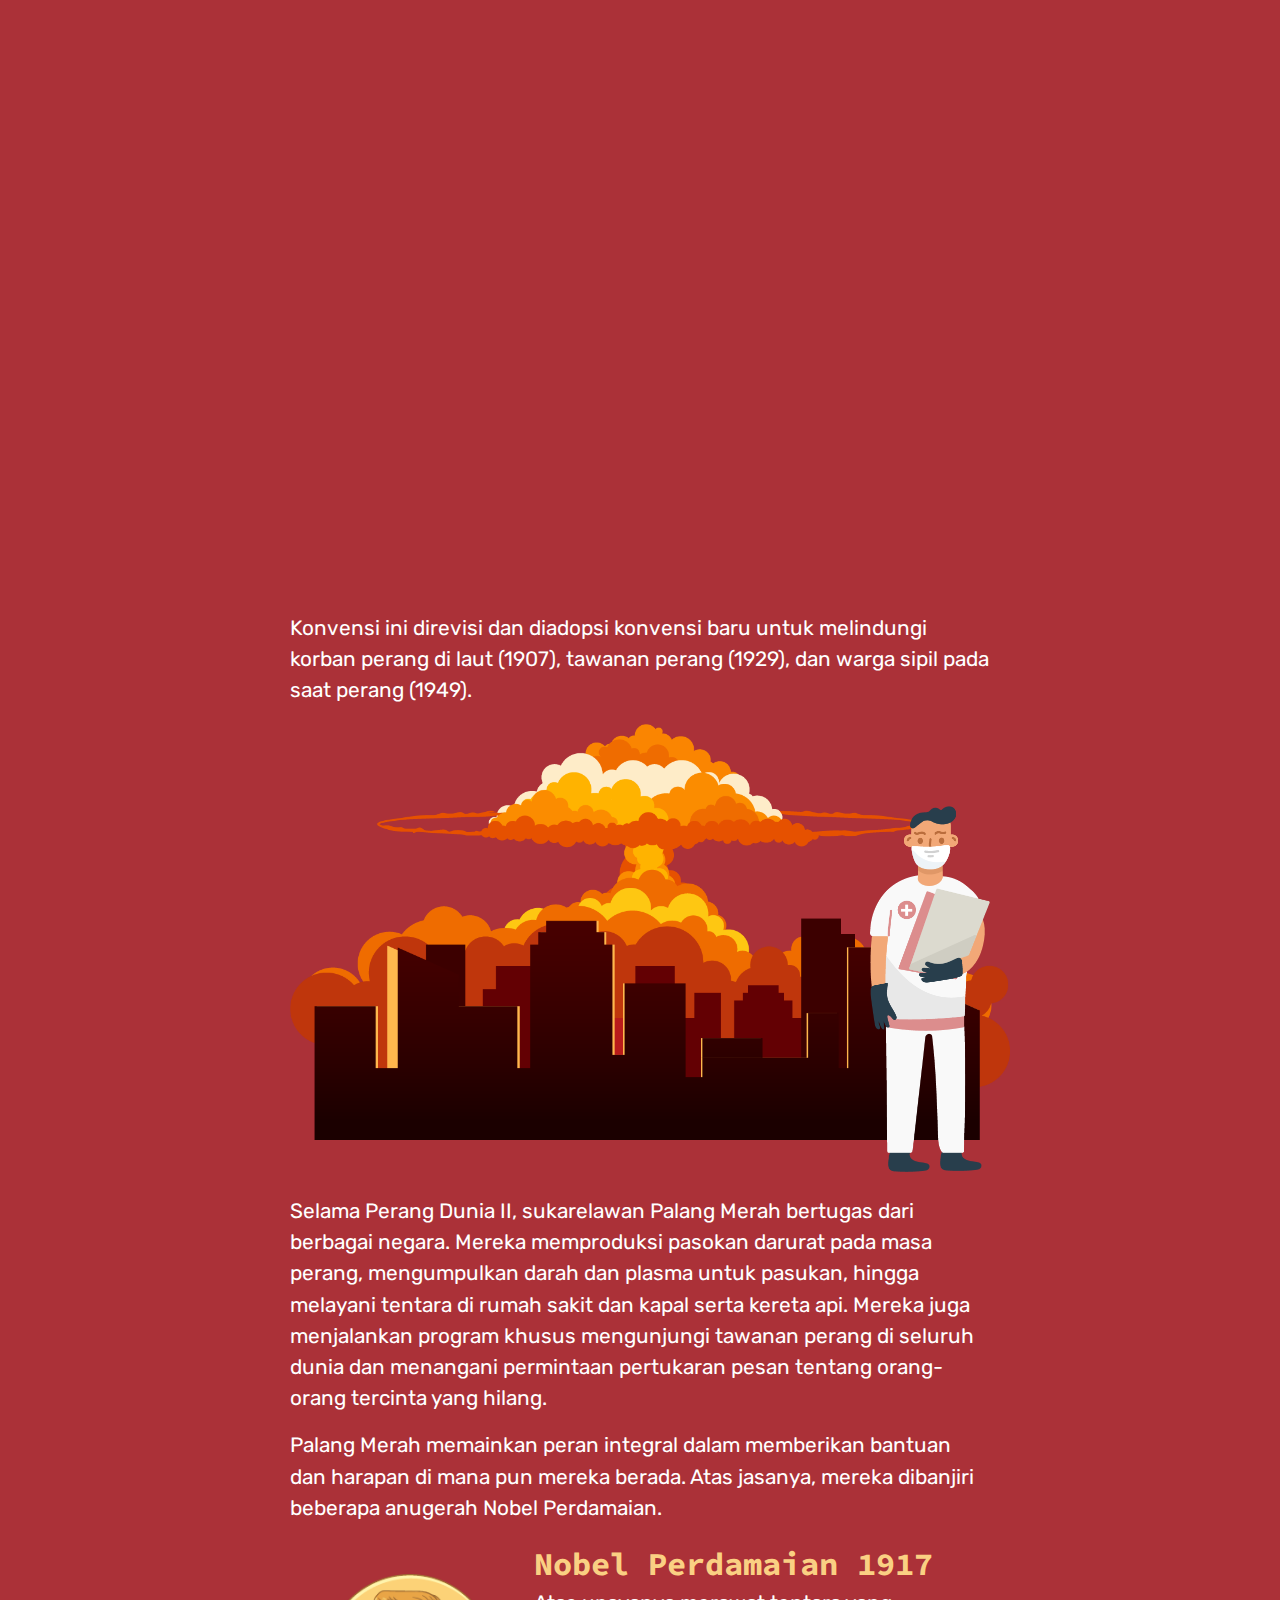
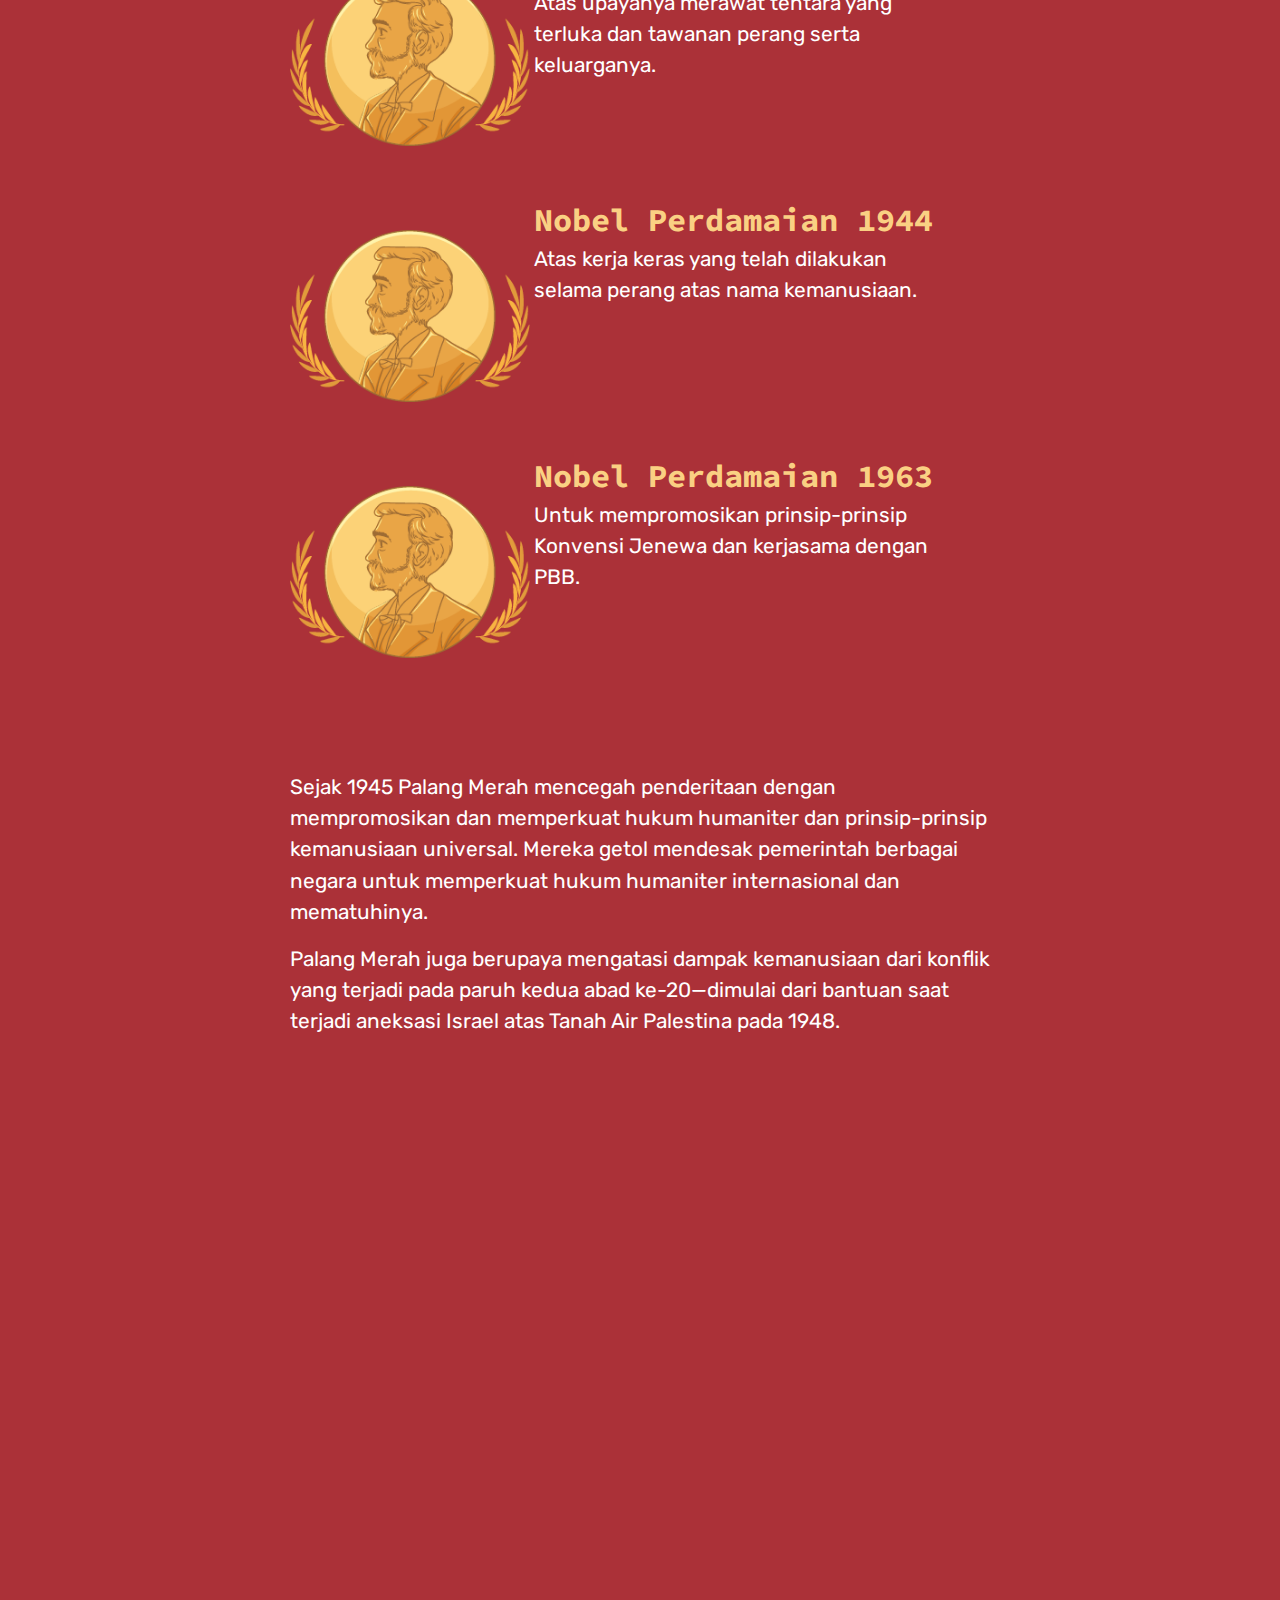
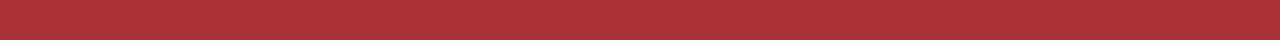
==== commit d4581bde: "ded" ====
--- a/index.html
+++ b/index.html
@@ -124,6 +124,8 @@
                             </div>
                         </div>
 
+
+
                         <div class="nobel">
                             <div class="nobel__img">
                                 <img src="img/nobel.png" alt="">
@@ -156,6 +158,22 @@
                     </div>
                 </div>
             </section>
+
+            <section class="data">
+                <div class="wrap-detikx">
+                    <div class="d-block">
+                        <!-- <div class="tahun">
+                            1945
+                        </div> -->
+                        
+                            <p>Sejak 1945 Palang Merah mencegah penderitaan dengan mempromosikan dan memperkuat hukum humaniter dan prinsip-prinsip kemanusiaan universal. Mereka getol mendesak pemerintah berbagai negara untuk memperkuat hukum humaniter internasional dan mematuhinya.
+                            </p>
+                            <p>Palang Merah juga berupaya mengatasi dampak kemanusiaan dari konflik yang terjadi pada paruh kedua abad ke-20—dimulai dari bantuan saat terjadi aneksasi Israel atas Tanah Air Palestina pada 1948.
+                            </p>
+                    
+                    </div>
+                </div>
+            </section>
         </main>
         <script src="js/jquery-3.5.1.min.js"></script>
         <script src="js/bootstrap.min.js"></script>
--- a/sass/style.css
+++ b/sass/style.css
@@ -1,5 +1,5 @@
 @import url("https://fonts.googleapis.com/css2?family=Roboto:wght@400;900&family=Ubuntu&family=Rubik&family=Paytone+One&family=Source+Code+Pro:wght@400;900&family=Roboto+Slab&family=Mulish&display=swap");.preload{font-family:"Roboto Slab";color:#333;border-bottom:1px dashed #bbb;text-align:center}@media screen and (max-width: 768px){.preload{text-align:left}}.preload p{font-size:1.2rem;margin-bottom:16px}@media screen and (max-width: 768px){.preload p{font-size:1rem}}.labels{background:#840020;padding:4px 8px;color:white;text-transform:uppercase;width:fit-content;margin:0 auto 8px;font-size:1rem}@media screen and (max-width: 768px){.labels{margin:0}}.preloader{position:fixed;top:0;bottom:0;left:0;right:0;z-index:999999;background:#fff}.preloader .waiting{position:absolute;transform:translate(-50%, -50%);left:50%;top:50%}.preloader .animate{-webkit-animation-duration:0.5s;animation-duration:0.5s;-webkit-animation-fill-mode:both;animation-fill-mode:both;-webkit-animation-timing-function:linear;animation-timing-function:linear;animation-iteration-count:infinite;-webkit-animation-iteration-count:infinite;-webkit-animation-name:bounce;animation-name:bounce}@-webkit-keyframes bounce{0%,
         100%{-webkit-transform:translateX(0)}50%{-webkit-transform:translateX(-10px)}}@keyframes bounce{0%,
-        100%{transform:translateX(0)}50%{transform:translateX(-10px)}}.preloader .bounce{-webkit-animation-name:bounce;animation-name:bounce}section{padding:32px 0;background:#ab3138;min-height:100vh;z-index:11;position:relative}section h3{color:#ab3138}section .bg-block{background:white;padding:16px;border-radius:16px}section .text-center h3{font-size:2.5rem}section p,section li{font-size:1.3rem;color:#fff}@media screen and (max-width: 768px){section p,section li{font-size:1.2rem}}@media screen and (max-width: 400px){section p,section li{font-size:1rem}}.slick-next,.slick-prev{z-index:17 !important;width:40px;height:40px;border-radius:50%;background:rgba(206,147,82,0.8)}.slick-next:focus,.slick-next:hover,.slick-prev:focus,.slick-prev:hover{background:rgba(206,147,82,0.5)}.slick-next::before,.slick-prev::before{font-family:"fontAwesome" !important;font-size:32px !important;color:#fff !important;font-weight:700 !important}@media screen and (max-width: 766px){.slick-next::before,.slick-prev::before{font-size:32px !important}}.slick-prev{left:-16px !important}@media screen and (max-width: 768px){.slick-prev{left:-16px !important}}.slick-prev::before{content:"\f104" !important}.slick-next{right:-16px !important}@media screen and (max-width: 768px){.slick-next{right:-16px !important}}.slick-next::before{content:"\f105" !important}.sticky-mode{position:sticky;left:0;right:0;top:0;bottom:0;min-height:100vh}.wrap-detikx{width:700px;position:relative;margin:0 auto}@media screen and (max-width: 766px){.wrap-detikx{width:90%;margin:0 auto;display:block}}.totop{position:relative;z-index:19}.firstletter::first-letter{float:left;font-weight:bold;margin-right:8px;font-size:60px;font-size:6rem;line-height:40px;line-height:4rem;height:4rem;text-transform:uppercase}main{overflow-x:clip;background:#fafafa}html,body{position:relative;height:100%;font-family:"Rubik" !important}h4,h5{font-family:"Rubik", sans-serif !important;font-weight:bold}.slick-slide{margin:0 8px}.slick-list{margin:0 -8px}.img{width:100%}.img img{width:100%;height:100%;object-fit:cover}.hello{width:100%;height:auto;margin-top:8px;border-radius:16px;margin-bottom:16px;position:relative}.hello .content{padding:16px 16px;position:relative;z-index:2}.hello .content p{margin-bottom:0}section .nav-pills .nav-link.active,section .nav-pills .show>.nav-link{background:#333;color:white}section .nav-pills .nav-link{border-radius:25px}.dashboard-content{display:none}#nav.no_index,#share{z-index:21}.footer{z-index:22}.share_icon>a i{font-size:25px !important;line-height:initial !important}@media screen and (max-width: 766px){.share_icon>a i{font-size:16px !important;line-height:initial !important;width:30px !important;height:30px !important}}#nav{backdrop-filter:blur(11px)}.bg-blues{background:#fafafa !important}.share_icon>a{padding:0 !important}.baca-detikx .bacajuga_box{display:initial !important}.baca-detikx .bacajuga_box .container{display:none}.baca-detikx .bacajuga{width:100% !important;display:block}.baca-detikx .bacajuga a{display:inline-block;padding:0px;width:47% !important;margin:0 8px;border-radius:24px;position:relative;height:320px;text-align:left}.baca-detikx .bacajuga a::after{border-radius:24px}@media screen and (max-width: 766px){.baca-detikx .bacajuga a{width:100% !important;margin:4px 0}}.baca-detikx .bacajuga a:hover{text-decoration:none;color:orange !important}.baca-detikx .bacajuga a article{position:absolute;top:initial;width:100%;background:linear-gradient(to top, #000, transparent);padding:8px 16px;border-radius:24px;bottom:0;transform:initial}.baca-detikx .bacajuga a article h2{font-family:"Rubik" !important;font-size:1.2rem}.haha,.hahad{background:white;border-radius:16px;padding:0px 8px;position:absolute;top:165px;right:0}@media screen and (max-width: 768px){.haha,.hahad{display:none;color:#333;top:140px}}.haha:hover,.hahad:hover{background:rgba(206,147,82,0.5)}.all-helping{position:absolute;inset:0;background:#fff;text-align:center;width:100%;height:100%;z-index:17}.slider{display:none}.slider.slick-initialized{display:block}.banner .title{position:absolute;transform:translate(-50%, -50%);left:50%;top:50%}@media screen and (max-width: 768px){.banner .title{width:100%}}.banner .title h2{font-size:3rem;text-align:center;color:white}@media screen and (max-width: 768px){.banner .title h2{font-size:2.4rem}}.pembukaan{min-height:auto}.pembukaan .hello{background:#f0c7aa}.pembukaan .hello p{color:black;font-family:"Source Code Pro";font-size:1.2rem;text-align:center}@media screen and (max-width: 768px){.pembukaan .hello p{text-align:left}}.data .quotationx{position:relative;width:100%;height:80vh}@media screen and (max-width: 768px){.data .quotationx{height:65vh}}.data .quotationx .img{width:220px;height:auto;position:absolute;right:0;bottom:0}@media screen and (max-width: 768px){.data .quotationx .img{width:230px;height:auto;position:absolute;right:-16px;bottom:0;z-index:3}}.data .quotationx .img::before{content:"";position:absolute;bottom:0;left:0;right:0;width:100%;height:100px;background:linear-gradient(to top, #ab3138, transparent)}@media screen and (max-width: 768px){.data .quotationx .img::before{height:60px}}.data .quotationx .img img{width:100%;height:100%;object-fit:contain}.data .l-quote{position:relative;width:500px;padding:15px 25px 20px;margin:32px 0;color:#fff;border-radius:16px;background:#fff}@media screen and (max-width: 768px){.data .l-quote{width:100%;margin:20px auto}}.data .namanya{position:absolute;bottom:-48px;width:46%;font-family:'Source Code Pro';font-size:13px;color:white}@media screen and (max-width: 768px){.data .namanya{position:absolute;bottom:-45px;width:50%;font-family:'Source Code Pro';font-size:.8rem;color:white;left:0px}}.data .quote:after{transform:rotate(90deg);content:"";position:absolute;top:100%;right:25px;border-width:30px 30px 0 0;border-style:solid;border-color:#fff transparent}@media screen and (max-width: 768px){.data .quote:after{transform:rotate(0deg)}}.data blockquote{margin:0 0 1.5rem;font:italic 26px / 1.3 "Source Code Pro", serif}.data blockquote p{color:black}.data .autoplay .slick-next{right:initial !important;left:20%}@media screen and (max-width: 768px){.data .autoplay .slick-next{right:0 !important;left:initial !important}}.data .autoplay .slick-prev{left:0% !important;padding:0 8px !important}@media screen and (max-width: 768px){.data .autoplay .slick-prev{right:15% !important;left:initial !important}}.data .autoplay .slick-next,.data .autoplay .slick-prev{width:24px !important;background:rgba(0,0,0,0.2);top:115%;height:24px !important;padding:0px 10px}@media screen and (max-width: 768px){.data .autoplay .slick-next,.data .autoplay .slick-prev{top:105%;width:20px !important;height:20px !important;padding:0 6px !important}}.data .autoplay .slick-next::before,.data .autoplay .slick-prev::before{font-size:20px !important}@media screen and (max-width: 768px){.data .autoplay .slick-next::before,.data .autoplay .slick-prev::before{font-size:18px !important}}.data .fullx{height:auto !important}.data .wrap-img{position:relative;height:450px;display:block}@media screen and (max-width: 768px){.data .wrap-img{height:255px}}.data .imagex{width:720px;margin:0 auto 32px;height:auto;position:absolute;bottom:0;left:0;right:0}@media screen and (max-width: 768px){.data .imagex{width:130%;margin:0 -36px}}.data .imagex img{width:100%;height:100%;object-fit:contain}.data .perawat{position:absolute;bottom:0;right:0;width:120px;height:auto}@media screen and (max-width: 768px){.data .perawat{bottom:0;width:80px}}.data .perawat img{width:100%;height:100%;object-fit:contain}.data .nobel{margin:16px 0}.data .nobel__title{font-family:'Source Code Pro';vertical-align:top;font-size:2rem;color:#fad083;font-weight:bold;position:relative}@media screen and (max-width: 768px){.data .nobel__title{margin-bottom:8px;line-height:1.5rem;font-size:1.3rem}}.data .nobel__data{display:inline-block;width:60%;color:white;vertical-align:top}.data .nobel__img{width:240px;height:240px;display:inline-block}@media screen and (max-width: 768px){.data .nobel__img{width:125px;height:125px}}.data .nobel__img img{width:100%;height:100%;object-fit:contain}.countings{color:black;position:absolute;bottom:5%;left:13%;font-size:13px}.countings .totalx,.countings .now{color:black}.ambulancex{padding:0}@keyframes banner2{0%{transform:rotateY(180deg);right:-270px}50%{transform:rotateY(180deg);right:100%}51%{transform:rotateY(0deg);right:calc(100% + 270px)}100%{transform:rotateY(0deg);right:-270px}}.ambulancex .img-sticky{width:320px;height:auto;position:absolute;bottom:20%;animation:linear infinite;animation-name:banner2;animation-duration:20s}@keyframes sirine{0%,
+        100%{transform:translateX(0)}50%{transform:translateX(-10px)}}.preloader .bounce{-webkit-animation-name:bounce;animation-name:bounce}section{padding:32px 0;background:#ab3138;min-height:100vh;z-index:11;position:relative}section h3{color:#ab3138}section .bg-block{background:white;padding:16px;border-radius:16px}section .text-center h3{font-size:2.5rem}section p,section li{font-size:1.3rem;color:#fff}@media screen and (max-width: 768px){section p,section li{font-size:1.2rem}}@media screen and (max-width: 400px){section p,section li{font-size:1rem}}.slick-next,.slick-prev{z-index:17 !important;width:40px;height:40px;border-radius:50%;background:rgba(206,147,82,0.8)}.slick-next:focus,.slick-next:hover,.slick-prev:focus,.slick-prev:hover{background:rgba(206,147,82,0.5)}.slick-next::before,.slick-prev::before{font-family:"fontAwesome" !important;font-size:32px !important;color:#fff !important;font-weight:700 !important}@media screen and (max-width: 766px){.slick-next::before,.slick-prev::before{font-size:32px !important}}.slick-prev{left:-16px !important}@media screen and (max-width: 768px){.slick-prev{left:-16px !important}}.slick-prev::before{content:"\f104" !important}.slick-next{right:-16px !important}@media screen and (max-width: 768px){.slick-next{right:-16px !important}}.slick-next::before{content:"\f105" !important}.sticky-mode{position:sticky;left:0;right:0;top:0;bottom:0;min-height:100vh}.wrap-detikx{width:700px;position:relative;margin:0 auto}@media screen and (max-width: 766px){.wrap-detikx{width:90%;margin:0 auto;display:block}}.totop{position:relative;z-index:19}.firstletter::first-letter{float:left;font-weight:bold;margin-right:8px;font-size:60px;font-size:6rem;line-height:40px;line-height:4rem;height:4rem;text-transform:uppercase}main{overflow-x:clip;background:#fafafa}html,body{position:relative;height:100%;font-family:"Rubik" !important}h4,h5{font-family:"Rubik", sans-serif !important;font-weight:bold}.slick-slide{margin:0 8px}.slick-list{margin:0 -8px}.img{width:100%}.img img{width:100%;height:100%;object-fit:cover}.hello{width:100%;height:auto;margin-top:8px;border-radius:16px;margin-bottom:16px;position:relative}.hello .content{padding:16px 16px;position:relative;z-index:2}.hello .content p{margin-bottom:0}section .nav-pills .nav-link.active,section .nav-pills .show>.nav-link{background:#333;color:white}section .nav-pills .nav-link{border-radius:25px}.dashboard-content{display:none}#nav.no_index,#share{z-index:21}.footer{z-index:22}.share_icon>a i{font-size:25px !important;line-height:initial !important}@media screen and (max-width: 766px){.share_icon>a i{font-size:16px !important;line-height:initial !important;width:30px !important;height:30px !important}}#nav{backdrop-filter:blur(11px)}.bg-blues{background:#fafafa !important}.share_icon>a{padding:0 !important}.baca-detikx .bacajuga_box{display:initial !important}.baca-detikx .bacajuga_box .container{display:none}.baca-detikx .bacajuga{width:100% !important;display:block}.baca-detikx .bacajuga a{display:inline-block;padding:0px;width:47% !important;margin:0 8px;border-radius:24px;position:relative;height:320px;text-align:left}.baca-detikx .bacajuga a::after{border-radius:24px}@media screen and (max-width: 766px){.baca-detikx .bacajuga a{width:100% !important;margin:4px 0}}.baca-detikx .bacajuga a:hover{text-decoration:none;color:orange !important}.baca-detikx .bacajuga a article{position:absolute;top:initial;width:100%;background:linear-gradient(to top, #000, transparent);padding:8px 16px;border-radius:24px;bottom:0;transform:initial}.baca-detikx .bacajuga a article h2{font-family:"Rubik" !important;font-size:1.2rem}.haha,.hahad{background:white;border-radius:16px;padding:0px 8px;position:absolute;top:165px;right:0}@media screen and (max-width: 768px){.haha,.hahad{display:none;color:#333;top:140px}}.haha:hover,.hahad:hover{background:rgba(206,147,82,0.5)}.all-helping{position:absolute;inset:0;background:#fff;text-align:center;width:100%;height:100%;z-index:17}.slider{display:none}.slider.slick-initialized{display:block}.banner .title{position:absolute;transform:translate(-50%, -50%);left:50%;top:50%}@media screen and (max-width: 768px){.banner .title{width:100%}}.banner .title h2{font-size:3rem;text-align:center;color:white}@media screen and (max-width: 768px){.banner .title h2{font-size:2.4rem}}.pembukaan{min-height:auto}.pembukaan .hello{background:#f0c7aa}.pembukaan .hello p{color:black;font-family:"Source Code Pro";font-size:1.2rem;text-align:center}@media screen and (max-width: 768px){.pembukaan .hello p{text-align:left}}.data .quotationx{position:relative;width:100%;height:80vh}@media screen and (max-width: 768px){.data .quotationx{height:65vh}}.data .quotationx .img{width:220px;height:auto;position:absolute;right:0;bottom:0}@media screen and (max-width: 768px){.data .quotationx .img{width:230px;height:auto;position:absolute;right:-16px;bottom:0;z-index:3}}.data .quotationx .img::before{content:"";position:absolute;bottom:0;left:0;right:0;width:100%;height:100px;background:linear-gradient(to top, #ab3138, transparent)}@media screen and (max-width: 768px){.data .quotationx .img::before{height:60px}}.data .quotationx .img img{width:100%;height:100%;object-fit:contain}.data .l-quote{position:relative;width:500px;padding:15px 25px 20px;margin:32px 0;color:#fff;border-radius:16px;background:#fff}@media screen and (max-width: 768px){.data .l-quote{width:100%;margin:20px auto}}.data .namanya{position:absolute;bottom:-48px;width:46%;font-family:'Source Code Pro';font-size:13px;color:white}@media screen and (max-width: 768px){.data .namanya{position:absolute;bottom:-45px;width:50%;font-family:'Source Code Pro';font-size:.8rem;color:white;left:0px}}.data .quote:after{transform:rotate(90deg);content:"";position:absolute;top:100%;right:25px;border-width:30px 30px 0 0;border-style:solid;border-color:#fff transparent}@media screen and (max-width: 768px){.data .quote:after{transform:rotate(0deg)}}.data blockquote{margin:0 0 1.5rem;font:italic 26px / 1.3 "Source Code Pro", serif}.data blockquote p{color:black}.data .autoplay .slick-next{right:initial !important;left:20%}@media screen and (max-width: 768px){.data .autoplay .slick-next{right:0 !important;left:initial !important}}.data .autoplay .slick-prev{left:0% !important;padding:0 8px !important}@media screen and (max-width: 768px){.data .autoplay .slick-prev{right:15% !important;left:initial !important}}.data .autoplay .slick-next,.data .autoplay .slick-prev{width:24px !important;background:rgba(0,0,0,0.2);top:115%;height:24px !important;padding:0px 10px}@media screen and (max-width: 768px){.data .autoplay .slick-next,.data .autoplay .slick-prev{top:105%;width:20px !important;height:20px !important;padding:0 6px !important}}.data .autoplay .slick-next::before,.data .autoplay .slick-prev::before{font-size:20px !important}@media screen and (max-width: 768px){.data .autoplay .slick-next::before,.data .autoplay .slick-prev::before{font-size:18px !important}}.data .fullx{height:auto !important}.data .wrap-img{position:relative;height:450px;display:block}@media screen and (max-width: 768px){.data .wrap-img{height:255px}}.data .imagex{width:720px;margin:0 auto 32px;height:auto;position:absolute;bottom:0;left:0;right:0}@media screen and (max-width: 768px){.data .imagex{width:130%;margin:0 -36px}}.data .imagex img{width:100%;height:100%;object-fit:contain}.data .perawat{position:absolute;bottom:0;right:0;width:120px;height:auto}@media screen and (max-width: 768px){.data .perawat{bottom:0;width:80px}}.data .perawat img{width:100%;height:100%;object-fit:contain}.data .nobel{margin:16px 0}.data .nobel__title{font-family:'Source Code Pro';vertical-align:top;font-size:2rem;color:#fad083;font-weight:bold;position:relative}@media screen and (max-width: 768px){.data .nobel__title{margin-bottom:8px;line-height:1.5rem;font-size:1.3rem}}.data .nobel__data{display:inline-block;width:60%;color:white;vertical-align:top}.data .nobel__img{width:240px;height:240px;display:inline-block}@media screen and (max-width: 768px){.data .nobel__img{width:125px;height:125px}}.data .nobel__img img{width:100%;height:100%;object-fit:contain}.data .tahun{display:inline-block;width:30%;font-size:2.3rem;color:white;vertical-align:middle}.data .lala{display:inline-block;width:65%;vertical-align:middle}.countings{color:black;position:absolute;bottom:5%;left:13%;font-size:13px}.countings .totalx,.countings .now{color:black}.ambulancex{padding:0}@keyframes banner2{0%{transform:rotateY(180deg);right:-270px}50%{transform:rotateY(180deg);right:100%}51%{transform:rotateY(0deg);right:calc(100% + 270px)}100%{transform:rotateY(0deg);right:-270px}}.ambulancex .img-sticky{width:320px;height:auto;position:absolute;bottom:20%;animation:linear infinite;animation-name:banner2;animation-duration:20s}@keyframes sirine{0%,
             100%{box-shadow:2px 3px 12px 14px #590c10}50%{box-shadow:2px 3px 12px 14px transparent}}.ambulancex .img-sticky::before{content:"";position:absolute;left:208px;bottom:80%;width:15px;height:15px;background:transparent;border-radius:50%;z-index:-1;animation:sirine 1s linear infinite;box-shadow:2px 3px 12px 14px #590c10}@media screen and (max-width: 768px){.ambulancex .img-sticky::before{left:142px;bottom:82%;width:8px;height:8px}}@media screen and (max-width: 768px){.ambulancex .img-sticky{width:220px;animation-duration:12s}}.ambulancex .img-sticky img{width:100%;height:100%;object-fit:contain}.ambulancex .sticky-mode{background:linear-gradient(to top, transparent, #a41f26 23%, transparent 23%)}.ambulancex .wrap-detikx{margin-top:-100vh}.ambulancex .h-100vh{height:90vh}.ambulancex .h-50vh{height:30vh}.ambulancex .contents{width:450px;background:#8c171e;padding:8px;margin:0 auto}@media screen and (max-width: 768px){.ambulancex .contents{width:100%}}.ambulancex .contents p{font-size:1.2rem;margin-bottom:0;font-family:"Source Code Pro"}.ambulancex .ambulance .img{width:250px;height:auto}@media screen and (max-width: 768px){.ambulancex .ambulance .img{width:150px}}.ambulancex .ambulance .img img{width:100%;height:100%;object-fit:contain}.ambulancex .ambulance .contents{width:250px;background:#8c171e;padding:8px}.ambulancex .ambulance .contents p{font-size:14px;margin-bottom:0;font-family:"Source Code Pro"}
 /*# sourceMappingURL=style.css.map */
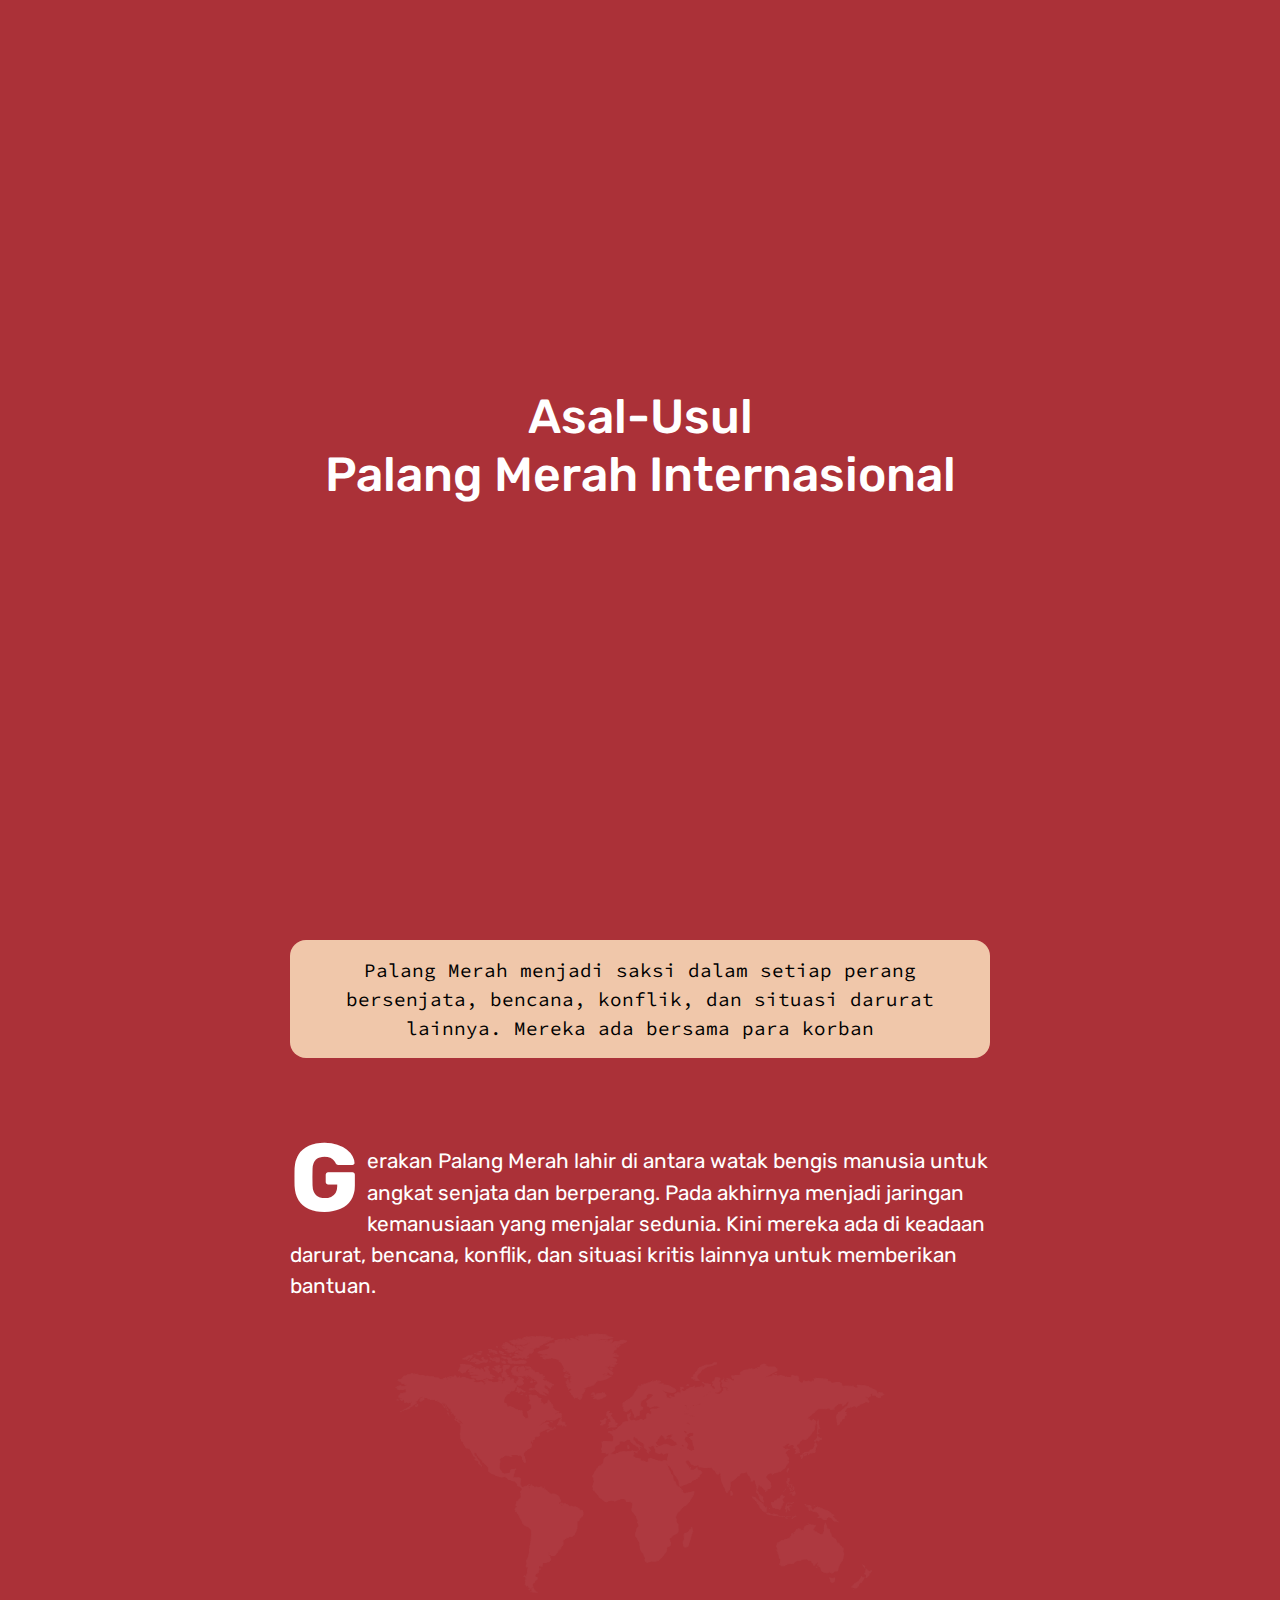
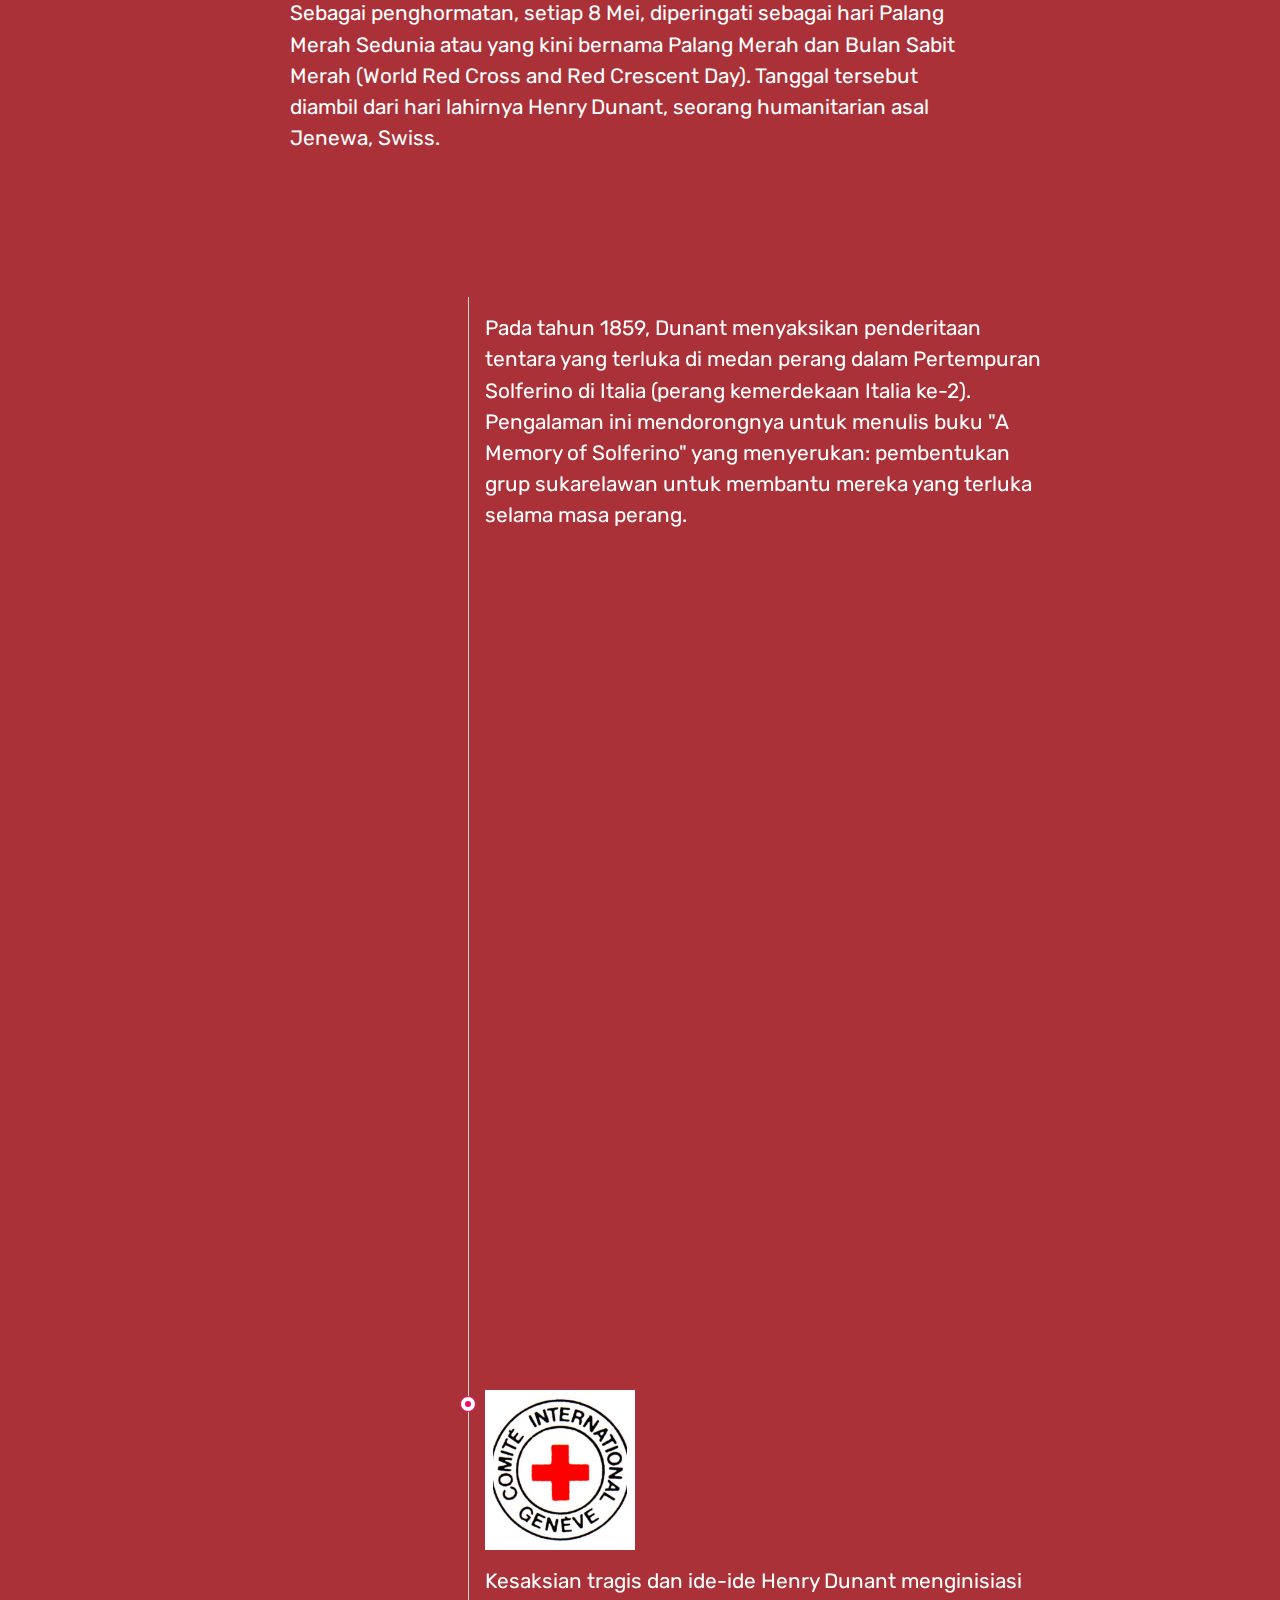
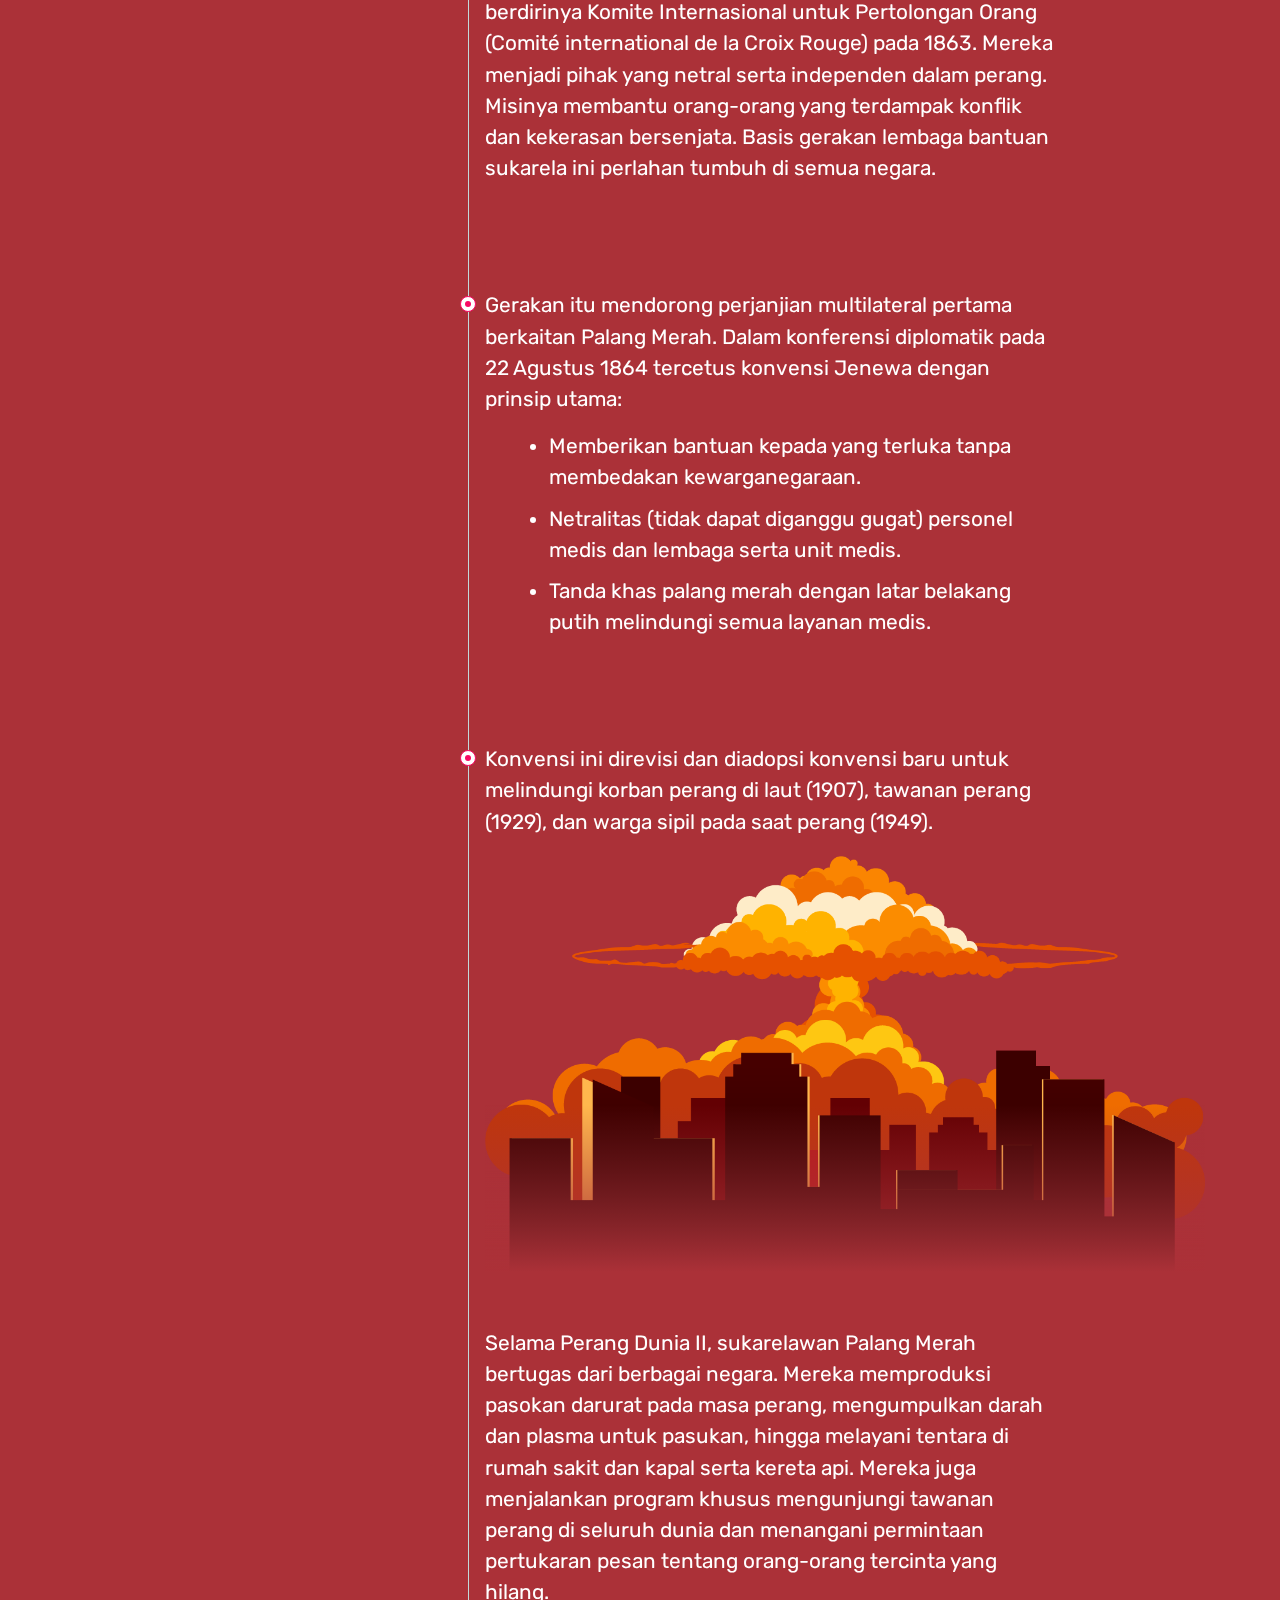
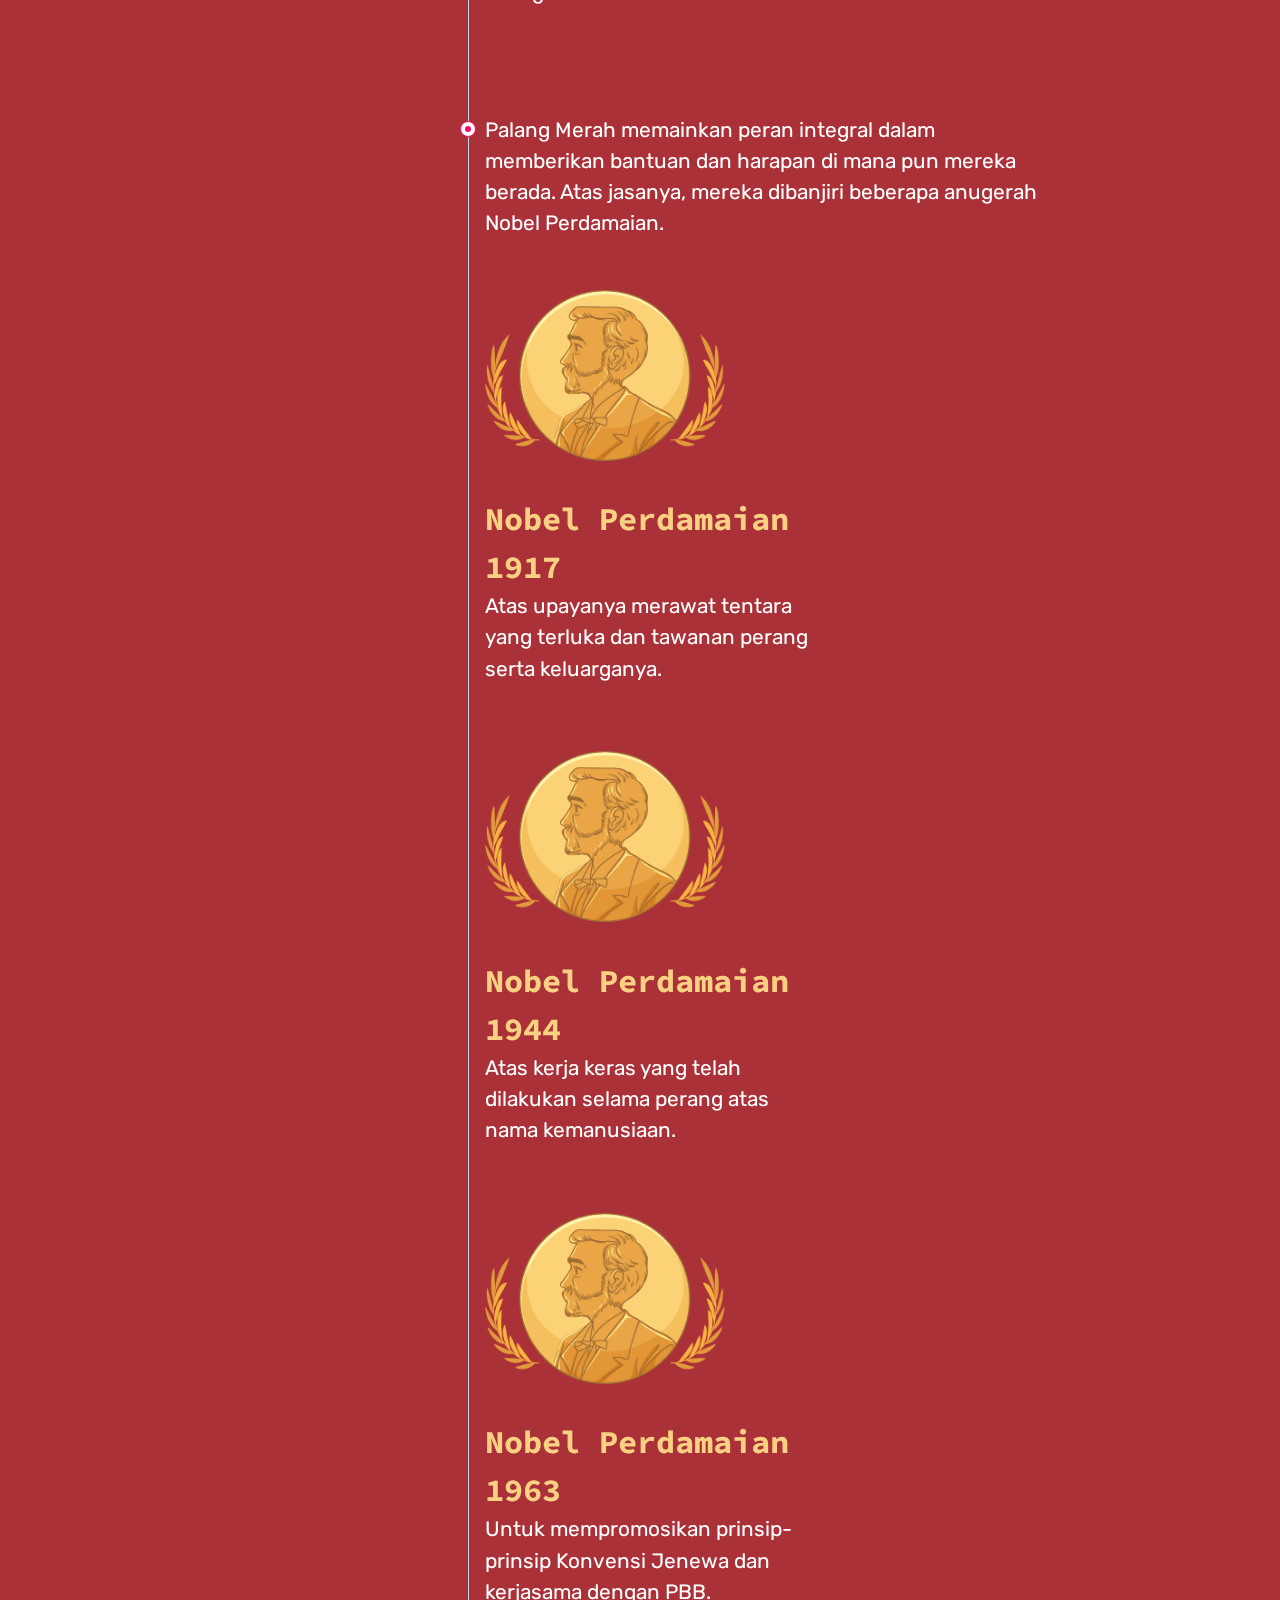
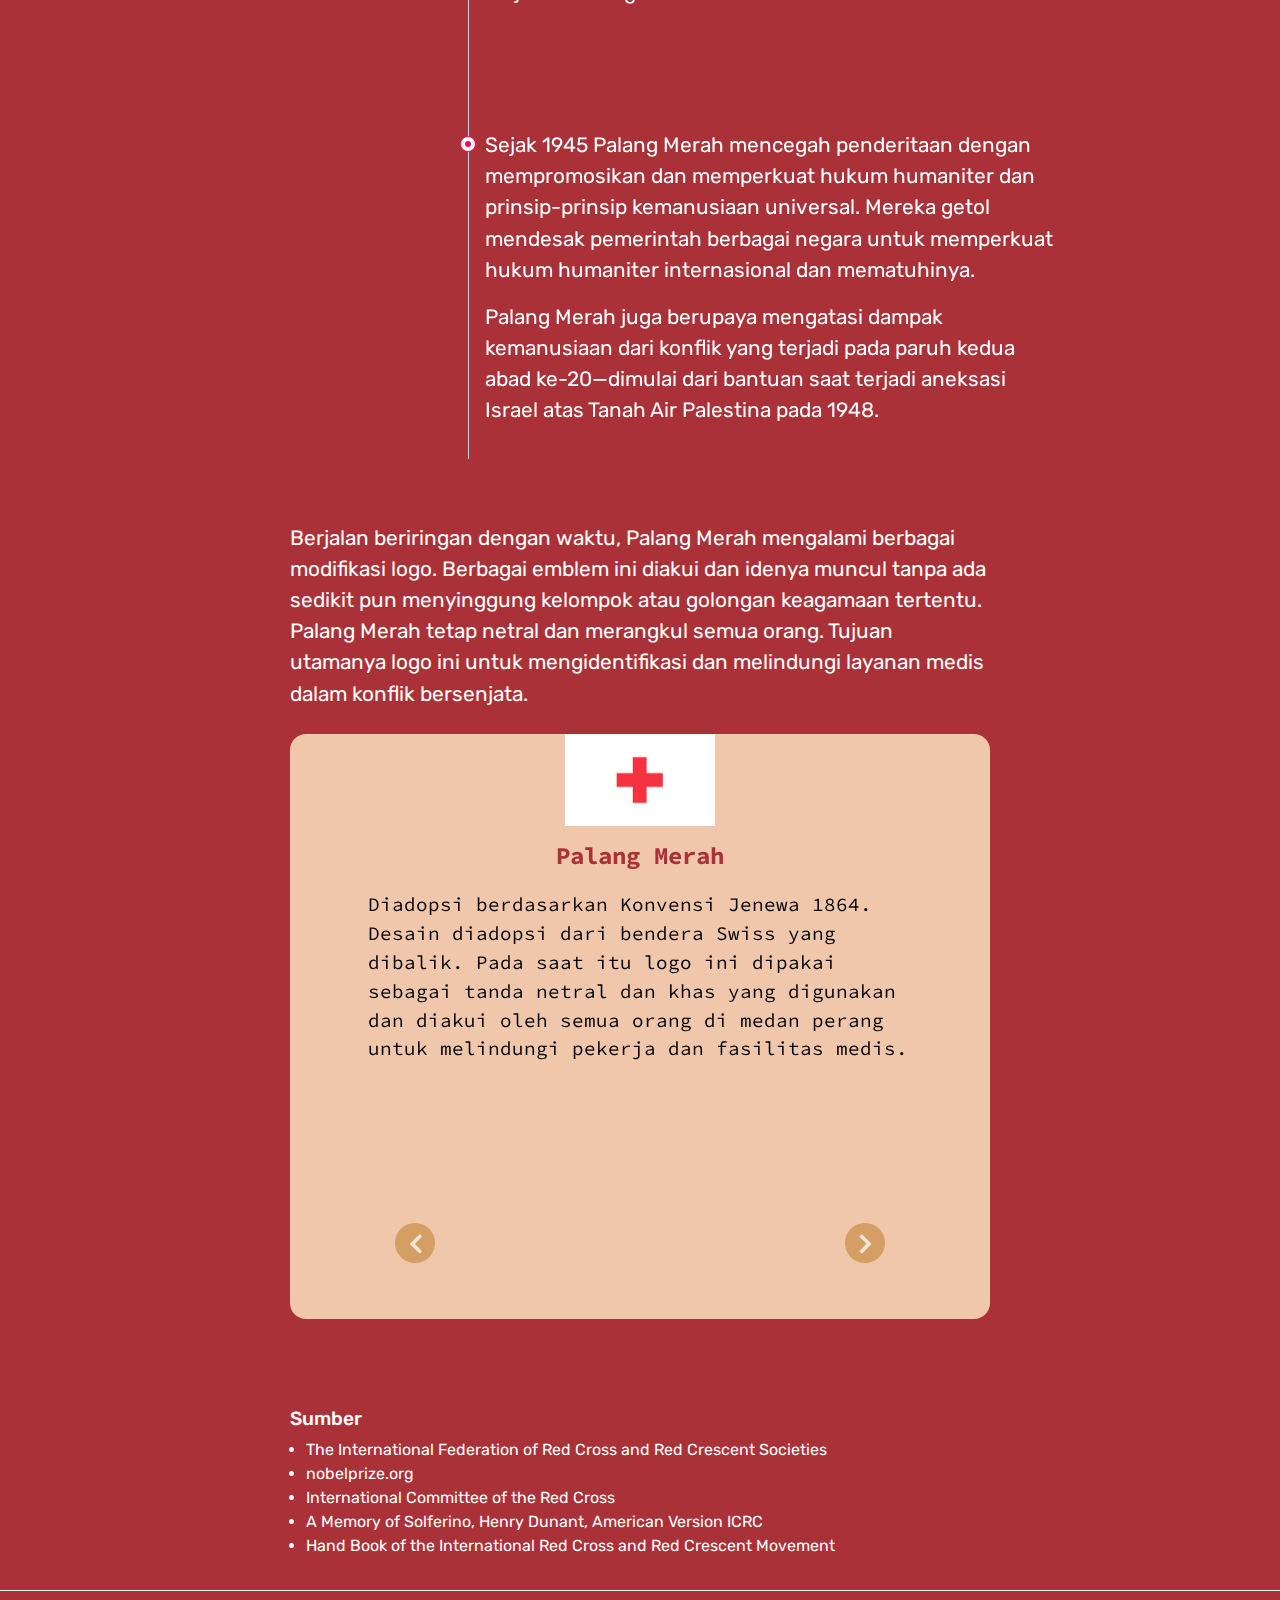
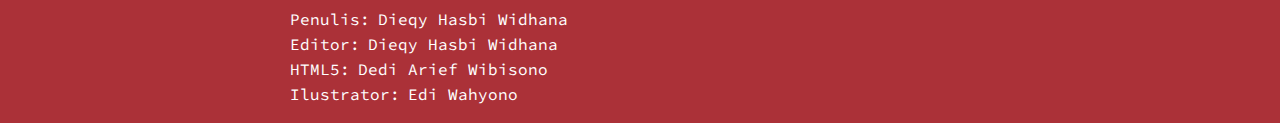
==== commit 8332d945: "dedd" ====
--- a/index.html
+++ b/index.html
@@ -2,17 +2,25 @@
 <html lang="en">
     <head>
         <meta charset="UTF-8">
+        <meta http-equiv="X-UA-Compatible" content="IE=edge">
         <meta name="viewport" content="width=device-width, initial-scale=1.0">
         <title>Palang Merah Internasional</title>
         <link rel="stylesheet" href="sass/bootstrap.min.css">
         <link rel="stylesheet" href="sass/slick-theme.css">
+        <link rel="stylesheet" href="sass/font-awesome.css">
         <link rel="stylesheet" href="sass/slick.css">
-        <link rel="stylesheet" href="sass/font-awesome.css">
-        <link rel="stylesheet" href="sass/style.css">
+        <link rel="stylesheet" href="sass/aos.css">
+        <link rel="stylesheet" href="sass/ref.css">
     </head>
     <body>
         <main>
             <section class="banner">
+                <div class="ilust" hidden>
+                    <img src="img/bumperx.jpg" alt="">
+                </div>
+                <div hidden>
+                    <h1>Asal Usul Palang Merah Internasional</h1>
+                </div>
                 <div class="title">
                     <h2>
                         Asal-Usul
@@ -28,156 +36,345 @@
                             <p>Palang Merah menjadi saksi dalam setiap perang bersenjata, bencana, konflik, dan situasi darurat lainnya. Mereka ada bersama para korban</p>
                         </div>
                     </div>
+                    <br>
+                    <br>
+                    <br>
+                    <p class="firstletter">Gerakan Palang Merah lahir di antara watak bengis manusia untuk angkat senjata dan berperang. Pada akhirnya menjadi jaringan kemanusiaan yang menjalar sedunia. Kini mereka ada di keadaan darurat, bencana, konflik, dan situasi kritis lainnya untuk memberikan bantuan.</p>
+                    <div class="detakx position-relative">
+                        <!-- <img src="img/detakx.png" alt> -->
+                        <div class="world-map">
+                            <img src="img/world-map.png" alt="">
+                        </div>
+                        <svg
+                            version="1.1"
+                            id="Layer_1"
+                            xmlns="http://www.w3.org/2000/svg"
+                            xmlns:xlink="http://www.w3.org/1999/xlink"
+                            x="0px"
+                            y="0px"
+                            viewBox="0 0 500 200"
+                            style="enable-background:new 0 0 500 200;"
+                            xml:space="preserve"
+                        >
+                            <g>
+                                <polyline class="ekg" points="486.6,113.8 328.2,113.8 310.3,132.3 296,70.7 246.8,127.4 241.6,120.2 233.9,166.4 227,27.6 
+                       213.2,118.3 211.8,112.3 205.1,126.1 198.2,108.5 194.1,124.4 184.5,92.9 174.1,113 4.3,113 	"></polyline>
+                            </g>
+                        </svg>
+                    </div>
+                    <p>Sebagai penghormatan, setiap 8 Mei, diperingati sebagai hari Palang Merah Sedunia atau yang kini bernama Palang Merah dan Bulan Sabit Merah (World Red Cross and Red Crescent Day). Tanggal tersebut diambil dari hari lahirnya Henry Dunant, seorang humanitarian asal Jenewa, Swiss.</p>
+                </div>
+            </section>
+            <section class="company-timeline" id="company-timeline">
+                <!-- <div class="sticky-mode">
+                    <div class="world-map">
+                        <img src="img/world-map.png" alt="">
+                    </div>
+                </div> -->
+                <div class="containerx">
+                    <div class="company-timeline-wrapper">
+                        <div class="company-timeline-list">
+                            <!-- <div class="timeline-heading">
+                            <h2>Palang Merah Internasional</h2>
+                        </div> -->
+                            <div class="company-timeline-year">
+                                <span class="timeline-date">
+                                    <div class="date">1859</div>
+                                    <span class="circle"></span>
+                                </span>
+                                <span class="timeline-date">
+                                    <div class="date">1863</div>
+                                    <span class="circle"></span>
+                                </span>
+                                <span class="timeline-date">
+                                    <div class="date">1864</div>
+                                    <span class="circle"></span>
+                                </span>
+                                <span class="timeline-date">
+                                    <div class="date">1907</div>
+                                    <span class="circle"></span>
+                                </span>
+                                <span class="timeline-date">
+                                    <div class="date">1917</div>
+                                    <span class="circle"></span>
+                                </span>
+                                <span class="timeline-date">
+                                    <div class="date">1945</div>
+                                    <span class="circle"></span>
+                                </span>
+                            </div>
+                        </div>
+                        <div class="company-timeline-slider">
+                            <div class="company-timeline-block ">
+                                <div class="block-inner">
+                                    <!-- <span class="timeline-date">1859</span> -->
+                                    <span class="circle"></span>
+                                    <!-- <div class="image-block"><img
+                                        src="https://i.picsum.photos/id/113/536/354.jpg?hmac=9k5_1urBRXvAPYzEuQ-ZCGDqfsKNdgBVAe1C-c82f24"
+                                        alt=""></div> -->
+                                    <!-- <h4>1859</h4> -->
+                                    <p>
+                                        Pada tahun 1859, Dunant menyaksikan penderitaan tentara yang terluka di medan perang dalam Pertempuran Solferino di Italia (perang kemerdekaan Italia ke-2). Pengalaman ini mendorongnya untuk menulis buku "A Memory of Solferino" yang menyerukan: pembentukan grup sukarelawan untuk membantu mereka yang terluka selama masa perang.
+                                    </p>
+                                    <div class="data">
+                                        <div class="quotationx">
+                                            <div class="img">
+                                                <img src="img/henry-dunant2.png" alt="">
+                                            </div>
+                                            <div class="l-quote quote">
+                                                <!-- <blockquote>
+                                                    <div class="autoplay">
+                                                        <p>
+                                                            "(Mereka) saling menginjak-injak, membunuh satu sama lain di atas tumpukan mayat yang berdarah, menumbangkan musuh dengan popor senapan, meremukkan tengkorak, mengoyak perut dengan pedang dan bayonet."
+                                                        </p>
+                                                        <p>
+                                                            "Tidak ada seperempat yang diberikan; itu adalah penjagalan belaka; pertarungan antara binatang buas, yang gila karena darah dan amarah."
+                                                        </p>
+                                                        <p>
+                                                            "Bahkan yang terluka pun berjuang sampai nafas terakhir. Ketika mereka tidak punya senjata lagi, mereka mencengkeram leher musuhnya dan mencabik-cabiknya
+                                                        dengan giginya."
+                                                        </p>
+                                                    </div>
+                                                </blockquote> -->
+                                                <div class="input-wrapper">
+                                                    <input aria-label="Ask us anything" style="display: none;">
+                                                    <span class="placeholder"></span>
+                                                </div>
+                                                <div class="countings" hidden>
+                                                    <span class="now">1</span>
+                                                    <span>/</span>
+                                                    <span class="totalx">3</span>
+                                                </div>
+                                                <div class="namanya">[Henry Dunant dalam A Memory of Solferino]</div>
+                                            </div>
+                                        </div>
+                                    </div>
+                                </div>
+                            </div>
+                            <div class="company-timeline-block ">
+                                <div class="block-inner">
+                                    <!-- <span class="timeline-date">1863</span> -->
+                                    <span class="circle"></span>
+                                    <!-- <h4>1863</h4> -->
+                                    <div class="logo-jenewa">
+                                        <img src="img/logo-swiss.JPG" alt="">
+                                    </div>
+                                    <p>Kesaksian tragis dan ide-ide Henry Dunant menginisiasi berdirinya Komite Internasional untuk Pertolongan Orang (Comité international de la Croix Rouge) pada 1863. Mereka menjadi pihak yang netral serta independen dalam perang. Misinya membantu orang-orang yang terdampak konflik dan kekerasan bersenjata. Basis gerakan lembaga bantuan sukarela ini perlahan tumbuh di semua negara.</p>
+                                </div>
+                            </div>
+                            <div class="company-timeline-block  ">
+                                <div class="block-inner">
+                                    <!-- <span class="timeline-date">1864</span> -->
+                                    <span class="circle"></span>
+                                    <!-- <div class="image-block">
+                                        <img src="https://i.picsum.photos/id/113/536/354.jpg?hmac=9k5_1urBRXvAPYzEuQ-ZCGDqfsKNdgBVAe1C-c82f24" alt="">
+                                    </div>
+                                    <h4>1864</h4> -->
+                                    <p>
+                                        Gerakan itu mendorong perjanjian multilateral pertama berkaitan Palang Merah. Dalam konferensi diplomatik pada 22 Agustus 1864 tercetus konvensi Jenewa dengan prinsip utama:
+                                    </p>
+                                    <ul>
+                                        <li>Memberikan bantuan kepada yang terluka tanpa membedakan kewarganegaraan.</li>
+                                        <li>Netralitas (tidak dapat diganggu gugat) personel medis dan lembaga serta unit medis.</li>
+                                        <li>Tanda khas palang merah dengan latar belakang putih melindungi semua layanan medis.</li>
+                                    </ul>
+                                </div>
+                            </div>
+                            <div class="company-timeline-block  ">
+                                <div class="block-inner">
+                                    <!-- <span class="timeline-date">1907</span> -->
+                                    <span class="circle"></span>
+                                    <!-- <div class="image-block">
+                                        <img src="https://i.picsum.photos/id/113/536/354.jpg?hmac=9k5_1urBRXvAPYzEuQ-ZCGDqfsKNdgBVAe1C-c82f24" alt="">
+                                    </div> -->
+                                    <!-- <h4>1907</h4> -->
+                                    <p>
+                                        Konvensi ini direvisi dan diadopsi konvensi baru untuk melindungi korban perang di laut (1907), tawanan perang (1929), dan warga sipil pada saat perang (1949).
+                                    </p>
+                                    <div class="data">
+                                        <div class="wrap-img">
+                                            <!-- <div class="awanx">
+                                                <img src="img/awanx.png" alt="">
+                                            </div> -->
+                                            <audio id="myAudio">
+                                                <source src="assets/dynamite-205859.mp3" type="audio/ogg">
+                                                <source src="assets/dynamite-205859.mp3" type="audio/mpeg">
+                                                Your browser does not support the audio element.
+                                            </audio>
+                                            <div id="play-button" hidden>
+                                                <div class="play-button">
+                                                    <i class="all fa fa-play-circle" aria-hidden="true"></i>
+                                                </div>
+                                            </div>
+                                            <div class="imagex">
+                                                <img src="img/nuklir.png" alt="">
+                                            </div>
+                                            <div class="perawat">
+                                                <img src="img/perawat.png" alt="">
+                                            </div>
+                                        </div>
+                                    </div>
+                                    <br>
+                                    <p>Selama Perang Dunia II, sukarelawan Palang Merah bertugas dari berbagai negara. Mereka memproduksi pasokan darurat pada masa perang, mengumpulkan darah dan plasma untuk pasukan, hingga melayani tentara di rumah sakit dan kapal serta kereta api. Mereka juga menjalankan program khusus mengunjungi tawanan perang di seluruh dunia dan menangani permintaan pertukaran pesan tentang orang-orang tercinta yang hilang.</p>
+                                </div>
+                            </div>
+                            <div class="company-timeline-block ">
+                                <div class="block-inner">
+                                    <!-- <span class="timeline-date">1917</span> -->
+                                    <span class="circle"></span>
+                                    <!-- <h4>1917</h4> -->
+                                    <p>
+                                        Palang Merah memainkan peran integral dalam memberikan bantuan dan harapan di mana pun mereka berada. Atas jasanya, mereka dibanjiri beberapa anugerah Nobel Perdamaian.
+                                    </p>
+                                    <div class="data">
+                                        <div class="wrap-img fullx">
+                                            <div class="nobel">
+                                                <div class="nobel__img">
+                                                    <img src="img/nobel.png" alt="">
+                                                </div>
+                                                <div class="nobel__data">
+                                                    <div class="nobel__title">
+                                                        Nobel Perdamaian 1917
+                                                    </div>
+                                                    <p>Atas upayanya merawat tentara yang terluka dan tawanan perang serta keluarganya.</p>
+                                                </div>
+                                            </div>
+                                            <div class="nobel">
+                                                <div class="nobel__img">
+                                                    <img src="img/nobel.png" alt="">
+                                                </div>
+                                                <div class="nobel__data">
+                                                    <div class="nobel__title">
+                                                        Nobel Perdamaian 1944
+                                                    </div>
+                                                    <p>
+                                                        Atas kerja keras yang telah dilakukan selama perang atas nama kemanusiaan.
+                                                    </p>
+                                                </div>
+                                            </div>
+                                            <div class="nobel">
+                                                <div class="nobel__img">
+                                                    <img src="img/nobel.png" alt="">
+                                                </div>
+                                                <div class="nobel__data">
+                                                    <div class="nobel__title">
+                                                        Nobel Perdamaian 1963
+                                                    </div>
+                                                    <p>
+                                                        Untuk mempromosikan prinsip-prinsip Konvensi Jenewa dan kerjasama dengan PBB.
+                                                    </p>
+                                                </div>
+                                            </div>
+                                        </div>
+                                    </div>
+                                </div>
+                            </div>
+                            <div class="company-timeline-block ">
+                                <div class="block-inner">
+                                    <!-- <span class="timeline-date">1945</span> -->
+                                    <span class="circle"></span>
+                                    <!-- <h4>1945</h4> -->
+                                    <p>
+                                        Sejak 1945 Palang Merah mencegah penderitaan dengan mempromosikan dan memperkuat hukum humaniter dan prinsip-prinsip kemanusiaan universal. Mereka getol mendesak pemerintah berbagai negara untuk memperkuat hukum humaniter internasional dan mematuhinya.
+                                    </p>
+                                    <p>
+                                        Palang Merah juga berupaya mengatasi dampak kemanusiaan dari konflik yang terjadi pada paruh kedua abad ke-20—dimulai dari bantuan saat terjadi aneksasi Israel atas Tanah Air Palestina pada 1948.
+                                    </p>
+                                </div>
+                            </div>
+                        </div>
+                    </div>
                 </div>
             </section>
             <section class="data">
                 <div class="wrap-detikx">
-                    <p class="firstletter">Gerakan Palang Merah lahir di antara watak bengis manusia untuk angkat senjata dan berperang. Pada akhirnya menjadi jaringan kemanusiaan yang menjalar sedunia. Kini mereka ada di keadaan darurat, bencana, konflik, dan situasi kritis lainnya untuk memberikan bantuan.</p>
-                    <p>Sebagai penghormatan, setiap 8 Mei, diperingati sebagai hari Palang Merah Sedunia atau yang kini bernama Palang Merah dan Bulan Sabit Merah (World Red Cross and Red Crescent Day). Tanggal tersebut diambil dari hari lahirnya Henry Dunant, seorang humanitarian asal Jenewa, Swiss.</p>
-                    <p>Pada tahun 1859, Dunant menyaksikan penderitaan tentara yang terluka di medan perang dalam Pertempuran Solferino di Italia (perang kemerdekaan Italia ke-2). Pengalaman ini mendorongnya untuk menulis buku "A Memory of Solferino" yang menyerukan: pembentukan grup sukarelawan untuk membantu mereka yang terluka selama masa perang.</p>
-                    <div class="quotationx">
-                        <div class="img">
-                            <img src="img/henry-dunant2.png" alt="">
-                        </div>
-                        <div class="l-quote quote">
-                            <blockquote>
-                                <div class="autoplay">
-                                    <p>
-                                        "(Mereka) saling menginjak-injak, membunuh satu sama lain di atas tumpukan mayat yang berdarah, menumbangkan musuh dengan popor senapan, meremukkan tengkorak, mengoyak perut dengan pedang dan bayonet."
-                                    </p>
-                                    <p>
-                                        "Tidak ada seperempat yang diberikan; itu adalah penjagalan belaka; pertarungan antara binatang buas, yang gila karena darah dan amarah."
-                                    </p>
-                                    <p>
-                                        "Bahkan yang terluka pun berjuang sampai nafas terakhir. Ketika mereka tidak punya senjata lagi, mereka mencengkeram leher musuhnya dan mencabik-cabiknya
-                                        dengan giginya."
-                                    </p>
-                                </div>
-                            </blockquote>
-                            <div class="countings" hidden>
-                                <span class="now">1</span>
-                                <span>/</span>
-                                <span class="totalx">3</span>
-                            </div>
-                            <div class="namanya">[Henry Dunant dalam A Memory of Solferino]</div>
-                        </div>
-                    </div>
-                    <br>
-                    <p>Kesaksian tragis dan ide-ide Henry Dunant menginisiasi berdirinya Komite Internasional untuk Pertolongan Orang (Comité international de la Croix Rouge) pada 1863. Mereka menjadi pihak yang netral serta independen dalam perang. Misinya membantu orang-orang yang terdampak konflik dan kekerasan bersenjata. Basis gerakan lembaga bantuan sukarela ini perlahan tumbuh di semua negara.</p>
-                </div>
-            </section>
-            <section class="ambulancex">
-                <div class="sticky-mode">
-                    <div class="img-sticky">
-                        <img src="img/ambulance.png" alt="">
-                    </div>
-                </div>
+                    <p>
+                        Berjalan beriringan dengan waktu, Palang Merah mengalami berbagai modifikasi logo. Berbagai emblem ini diakui dan idenya muncul tanpa ada sedikit pun menyinggung kelompok atau golongan keagamaan tertentu. Palang Merah tetap netral dan merangkul semua orang. Tujuan utamanya logo ini untuk mengidentifikasi dan melindungi layanan medis dalam konflik bersenjata.
+                    </p>
+                    <div class="pembukaan logo-pmi">
+                        <div class="hello">
+                            <div class="d-block">
+                                <div class="logo-pm">
+                                    <div class="imgx">
+                                        <img src="img/logo-1.webp" alt="">
+                                    </div>
+                                    <div class="desc">
+                                        <div class="title">Palang Merah</div>
+                                        <p>Diadopsi berdasarkan Konvensi Jenewa 1864. Desain diadopsi dari bendera Swiss yang dibalik. Pada saat itu logo ini dipakai sebagai tanda netral dan khas yang digunakan dan diakui oleh semua orang di medan perang untuk melindungi pekerja dan fasilitas medis.</p>
+                                    </div>
+                                </div>
+                            </div>
+                        </div>
+                        <div class="hello">
+                            <div class="d-block">
+                                <div class="logo-pm">
+                                    <div class="imgx">
+                                        <img src="img/logo-2.webp" alt="">
+                                    </div>
+                                    <div class="desc">
+                                        <div class="title">Bulan Sabit Merah</div>
+                                        <p>
+                                            Dibuat pada akhir 1800-an untuk menghindari konotasi atau persepsi keagamaan di lambang Palang Merah negara-negara tertentu. Logo ini diakui dalam Konvensi Jenewa 1929 yang diperbarui.
+                                        </p>
+                                    </div>
+                                </div>
+                            </div>
+                        </div>
+                        <div class="hello">
+                            <div class="d-block">
+                                <div class="logo-pm">
+                                    <div class="imgx">
+                                        <img src="img/logo-3.webp" alt="">
+                                    </div>
+                                    <div class="desc">
+                                        <div class="title">Kristal Merah</div>
+                                        <p>Dicetuskan pada 2005 untuk meningkatkan perlindungan dalam situasi di mana lambang yang sudah ada selama ini, mungkin tidak dianggap netral.</p>
+                                    </div>
+                                </div>
+                            </div>
+                        </div>
+                    </div>
+                </div>
+            </section>
+            <section class="sumber">
                 <div class="wrap-detikx">
-                    <div class="animasi-start-sticky">
-                        <div class="h-50vh">
-                            <p>
-                                Gerakan itu mendorong perjanjian multilateral pertama berkaitan Palang Merah. Dalam konferensi diplomatik pada 22 Agustus 1864 tercetus konvensi Jenewa dengan prinsip utama:
-                            </p>
-                        </div>
-                        <div class="h-100vh">
-                            <div class="contents">
-                                <p>Memberikan bantuan kepada yang terluka tanpa membedakan kewarganegaraan.</p>
-                            </div>
-                        </div>
-                        <div class="h-100vh">
-                            <div class="contents">
-                                <p>Netralitas (tidak dapat diganggu gugat) personel medis dan lembaga serta unit medis.</p>
-                            </div>
-                        </div>
-                        <div class="h-100vh">
-                            <div class="contents">
-                                <p>Tanda khas palang merah dengan latar belakang putih melindungi semua layanan medis.</p>
-                            </div>
-                        </div>
-                    </div>
-                 
-                </div>
-            </section>
-            <section class="data">
+                    <h3>Sumber</h3>
+                    <div class="form-group">
+                        <ul>
+                            <li>The International Federation of Red Cross and Red Crescent Societies</li>
+                            <li>nobelprize.org</li>
+                            <li>International Committee of the Red Cross</li>
+                            <li>A Memory of Solferino, Henry Dunant, American Version ICRC</li>
+                            <li>Hand Book of the International Red Cross and Red Crescent Movement</li>
+                        </ul>
+                    </div>
+                </div>
+            </section>
+            <section class="sumber creditx">
                 <div class="wrap-detikx">
-                    <p>Konvensi ini direvisi dan diadopsi konvensi baru untuk melindungi korban perang di laut (1907), tawanan perang (1929), dan warga sipil pada saat perang (1949).</p>
-                    <div class="wrap-img">
-                        <div class="imagex">
-                            <img src="img/nuklir.png" alt="">
-                        </div>
-                        <div class="perawat">
-                            <img src="img/perawat.png" alt="">
-                        </div>
-                    </div>
-                    <br>
-                    <p>Selama Perang Dunia II, sukarelawan Palang Merah bertugas dari berbagai negara. Mereka memproduksi pasokan darurat pada masa perang, mengumpulkan darah dan plasma untuk pasukan, hingga melayani tentara di rumah sakit dan kapal serta kereta api. Mereka juga menjalankan program khusus mengunjungi tawanan perang di seluruh dunia dan menangani permintaan pertukaran pesan tentang orang-orang tercinta yang hilang.</p>
-                    <p>Palang Merah memainkan peran integral dalam memberikan bantuan dan harapan di mana pun mereka berada. Atas jasanya, mereka dibanjiri beberapa anugerah Nobel Perdamaian.</p>
-                    <div class="wrap-img fullx">
-                        <div class="nobel">
-                            <div class="nobel__img">
-                                <img src="img/nobel.png" alt="">
-                            </div>
-                            <div class="nobel__data">
-                                <div class="nobel__title">Nobel Perdamaian 1917 
-                                </div>
-                                <p>Atas upayanya merawat tentara yang terluka dan tawanan perang serta keluarganya.</p>
-                            </div>
-                        </div>
-
-
-
-                        <div class="nobel">
-                            <div class="nobel__img">
-                                <img src="img/nobel.png" alt="">
-                            </div>
-                            <div class="nobel__data">
-                                <div class="nobel__title">Nobel Perdamaian 1944  
-                                </div>
-                                <p>Atas kerja keras yang telah dilakukan selama perang atas nama kemanusiaan.
-                                    
-                                </p>
-                            </div>
-                        </div>
-
-                        <div class="nobel">
-                            <div class="nobel__img">
-                                <img src="img/nobel.png" alt="">
-                            </div>
-                            <div class="nobel__data">
-                                <div class="nobel__title">Nobel Perdamaian 1963
-
-
-                                </div>
-                                <p>Untuk mempromosikan prinsip-prinsip Konvensi Jenewa dan kerjasama dengan PBB.
-
-
-                                    
-                                </p>
-                            </div>
-                        </div>
-                    </div>
-                </div>
-            </section>
-
-            <section class="data">
-                <div class="wrap-detikx">
-                    <div class="d-block">
-                        <!-- <div class="tahun">
-                            1945
-                        </div> -->
-                        
-                            <p>Sejak 1945 Palang Merah mencegah penderitaan dengan mempromosikan dan memperkuat hukum humaniter dan prinsip-prinsip kemanusiaan universal. Mereka getol mendesak pemerintah berbagai negara untuk memperkuat hukum humaniter internasional dan mematuhinya.
-                            </p>
-                            <p>Palang Merah juga berupaya mengatasi dampak kemanusiaan dari konflik yang terjadi pada paruh kedua abad ke-20—dimulai dari bantuan saat terjadi aneksasi Israel atas Tanah Air Palestina pada 1948.
-                            </p>
-                    
+                    <div>
+                        <span>Penulis:</span>
+                        <span class="ml-1">Dieqy Hasbi Widhana</span>
+                    </div>
+                    <div>
+                        <span>Editor:</span>
+                        <span class="ml-1">Dieqy Hasbi Widhana</span>
+                    </div>
+                    <div>
+                        <span>HTML5:</span>
+                        <span class="ml-1">Dedi Arief Wibisono</span>
+                    </div>
+                    <div>
+                        <span>Ilustrator:</span>
+                        <span class="ml-1">Edi Wahyono</span>
                     </div>
                 </div>
             </section>
         </main>
         <script src="js/jquery-3.5.1.min.js"></script>
-        <script src="js/bootstrap.min.js"></script>
         <script src="js/slick.min.js"></script>
+        <script src="js/aos.js"></script>
+        <script src="js/ref.js"></script>
         <script src="js/app.js"></script>
     </body>
 </html>
